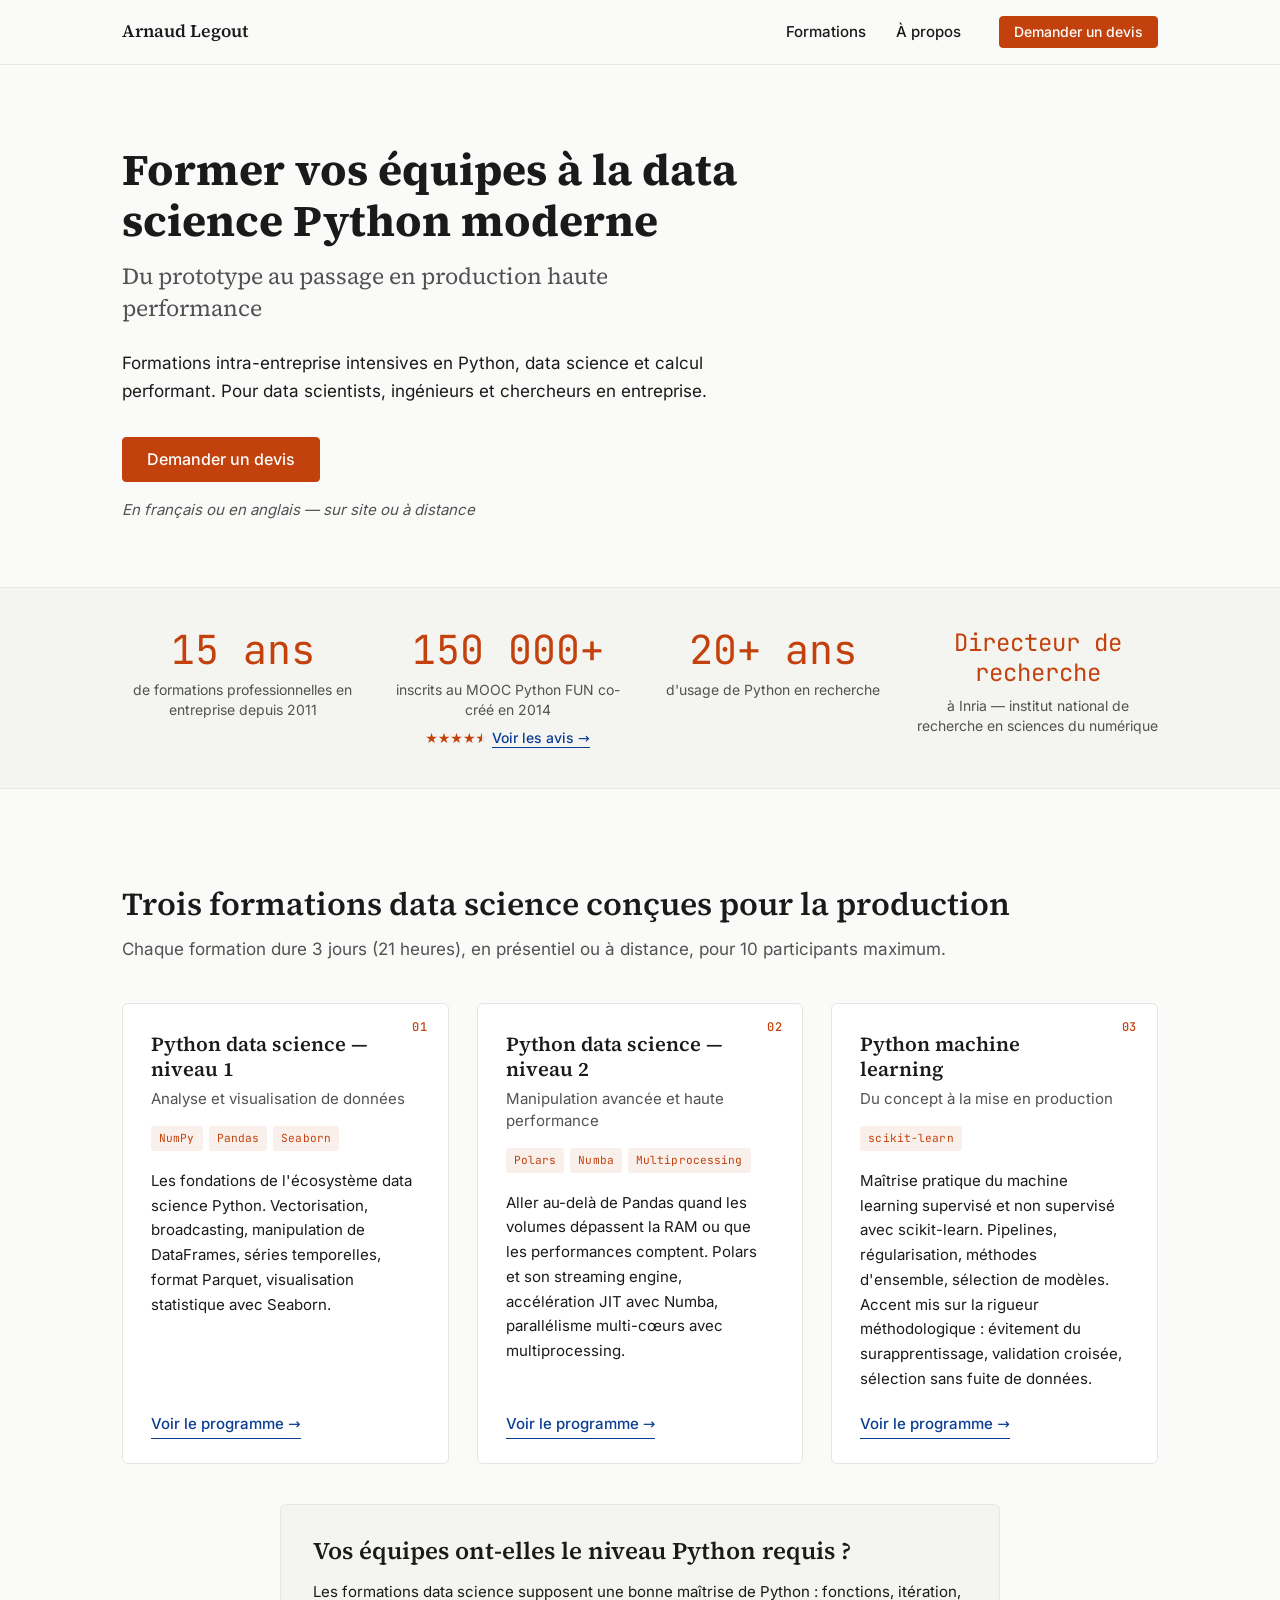
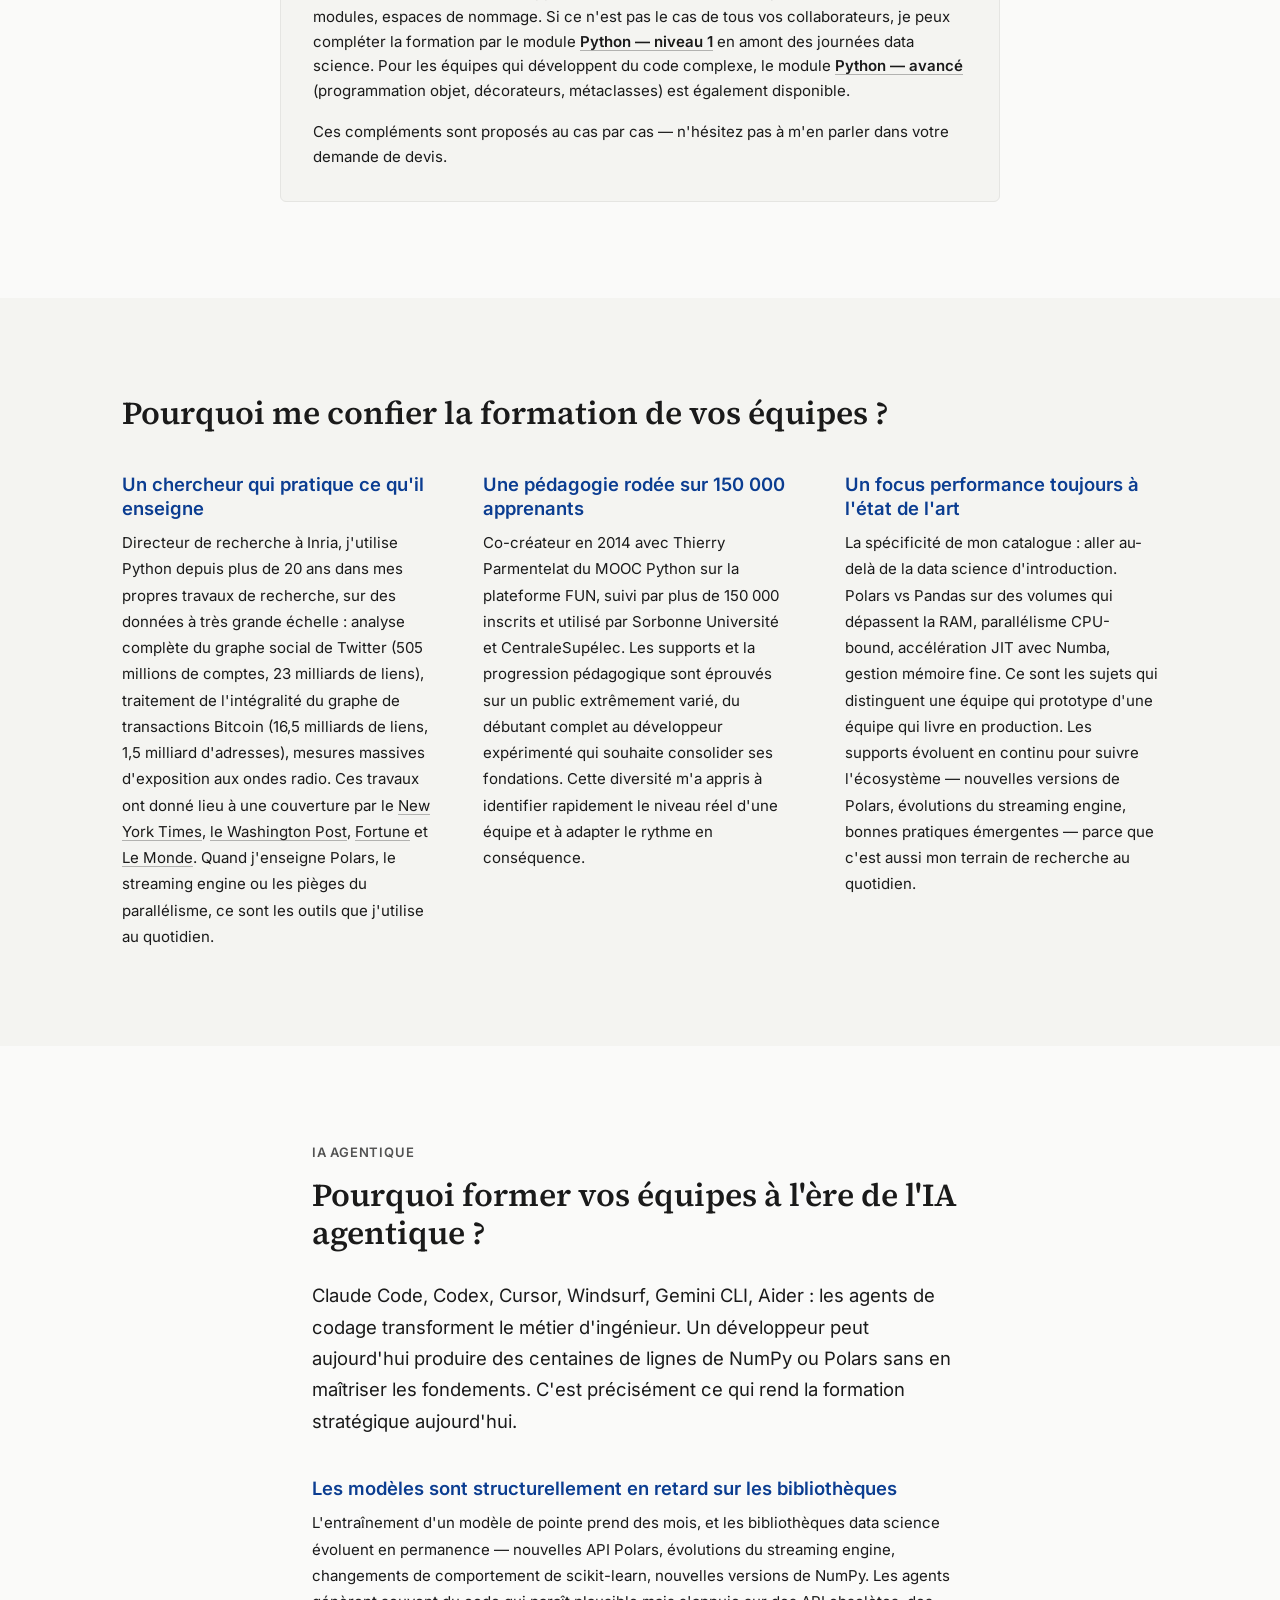
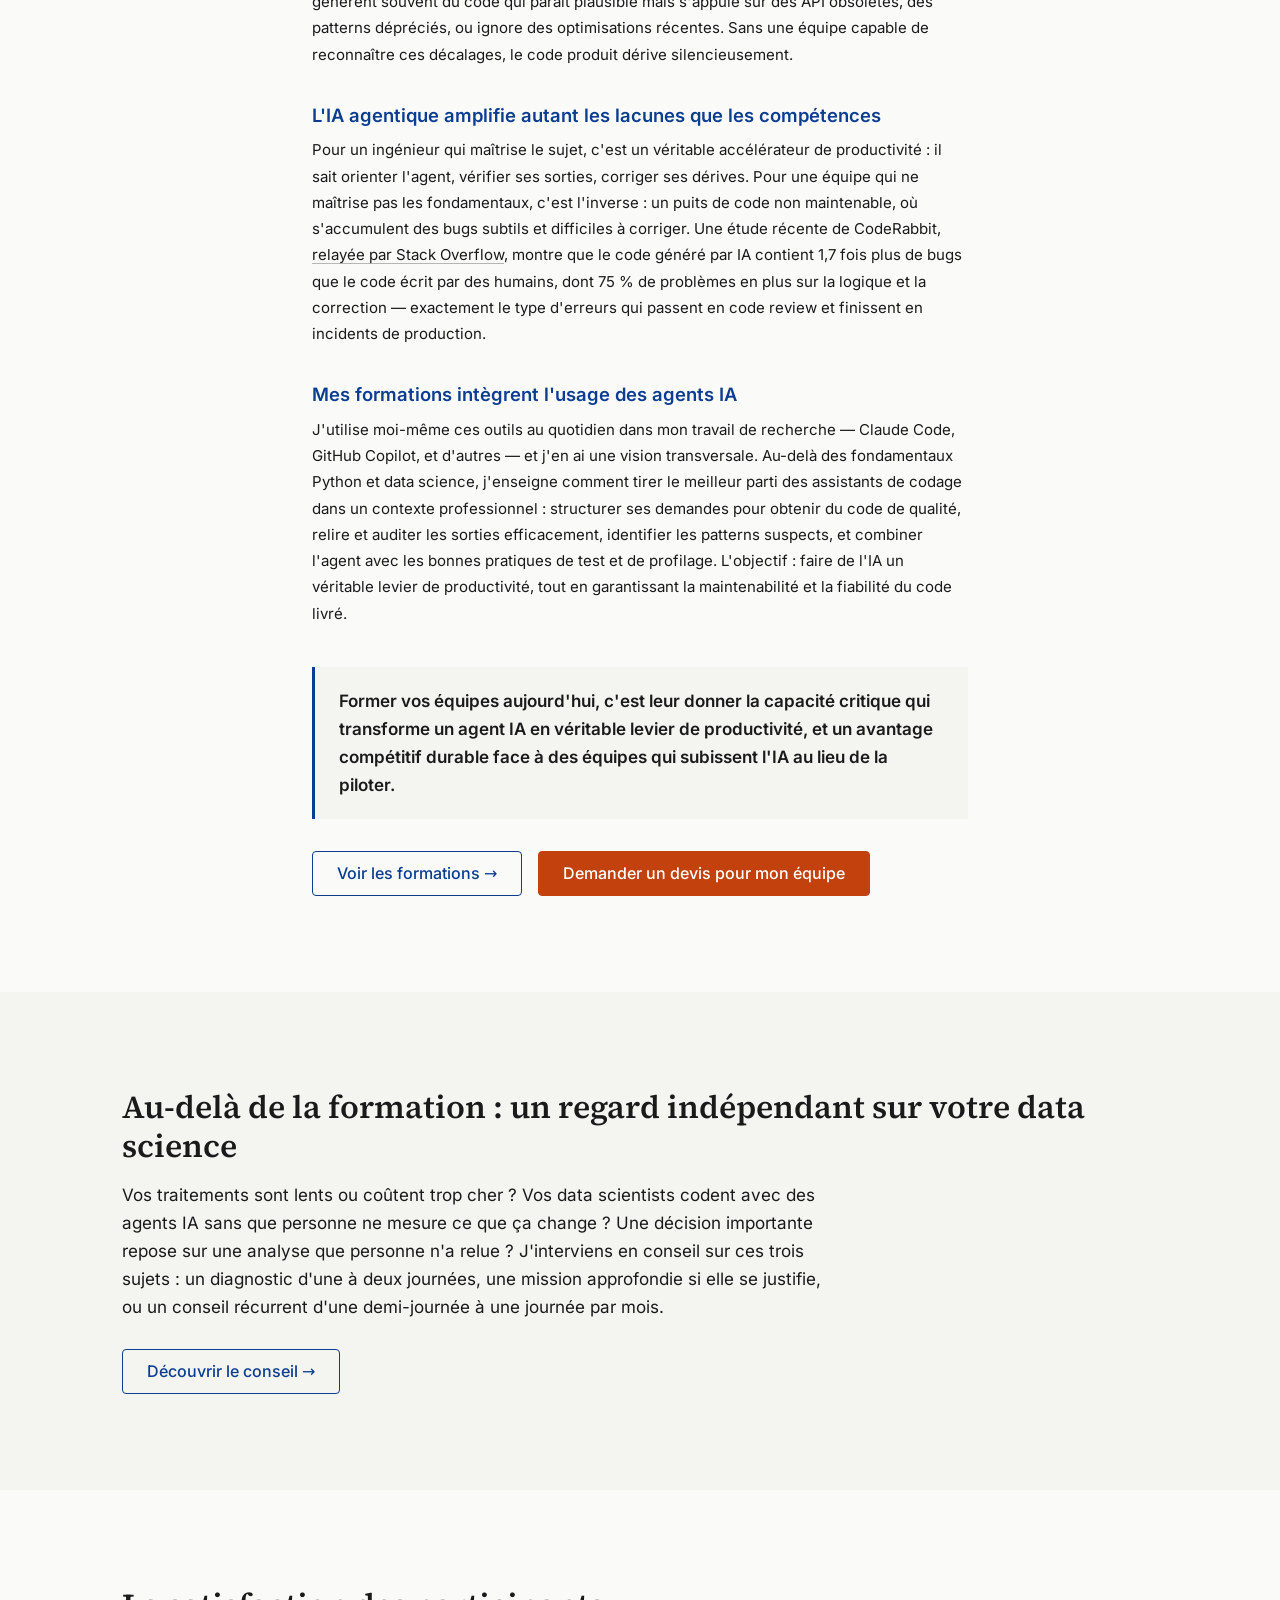
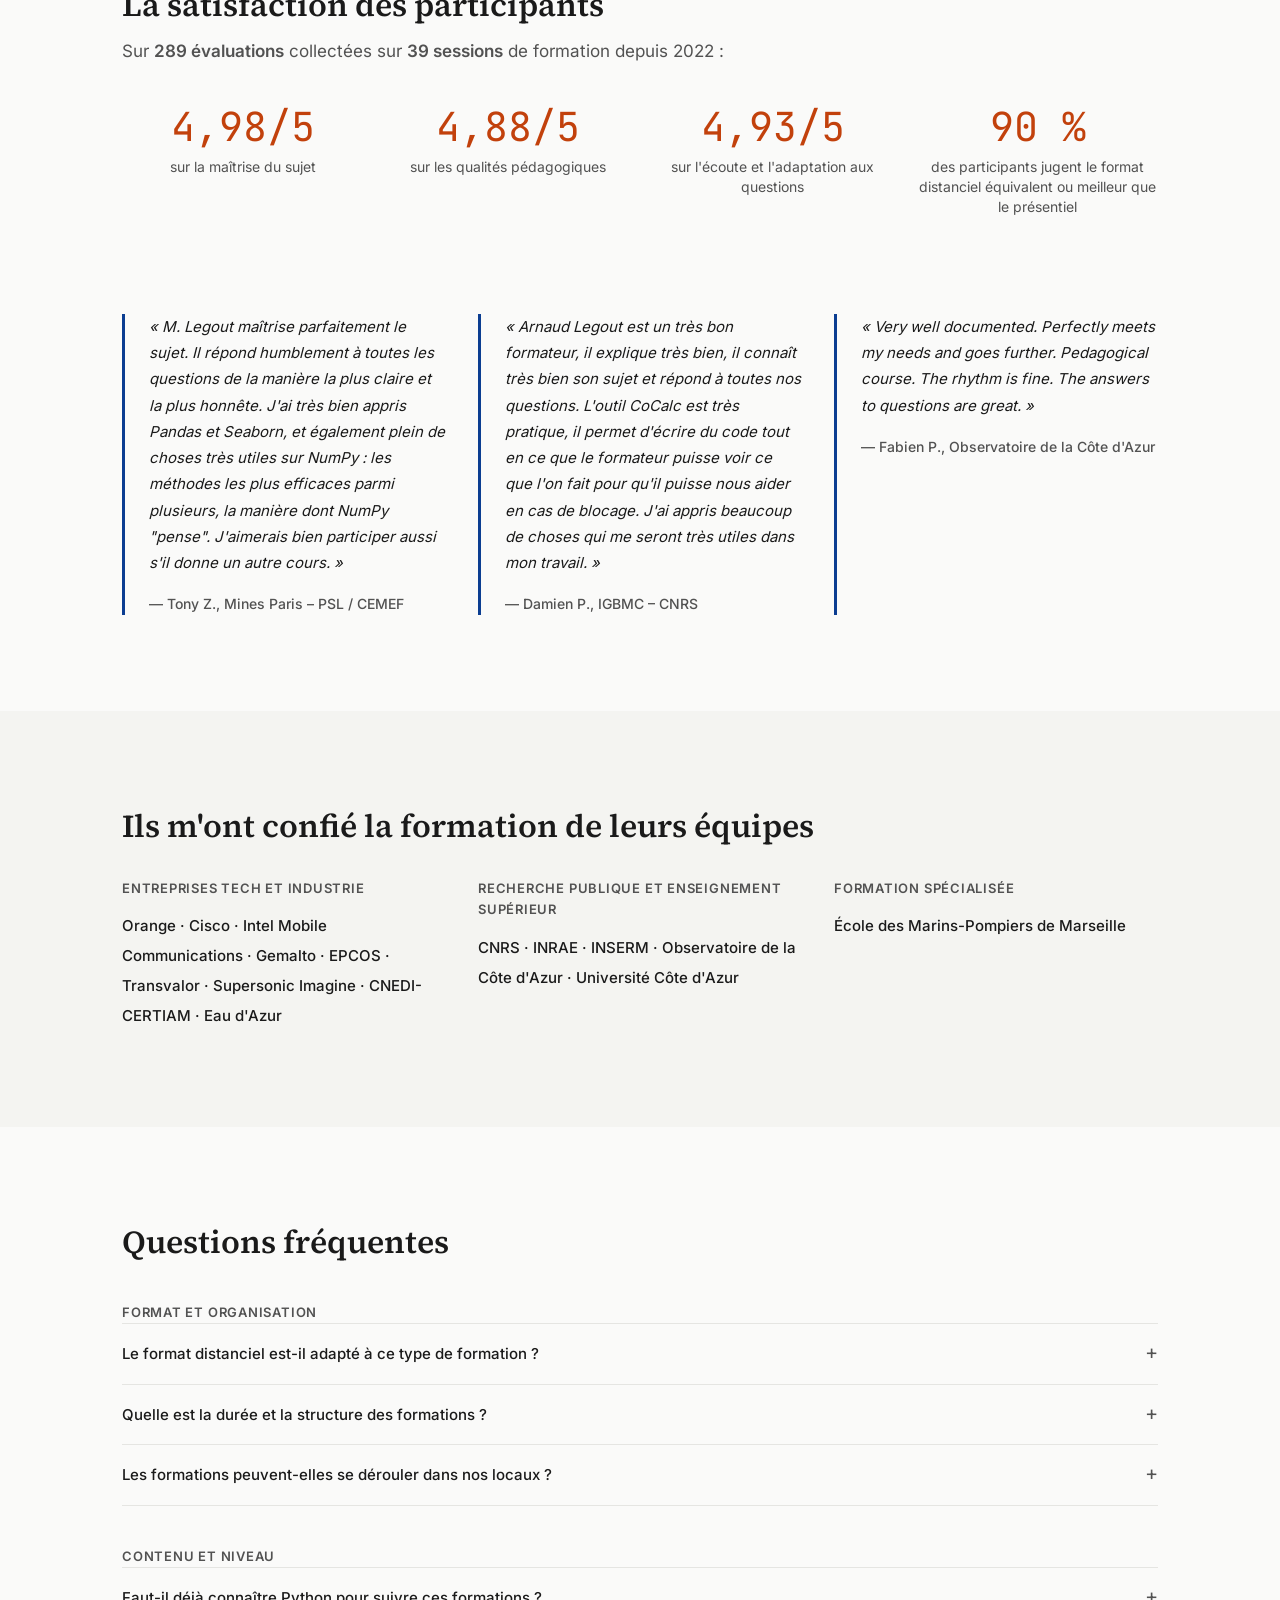
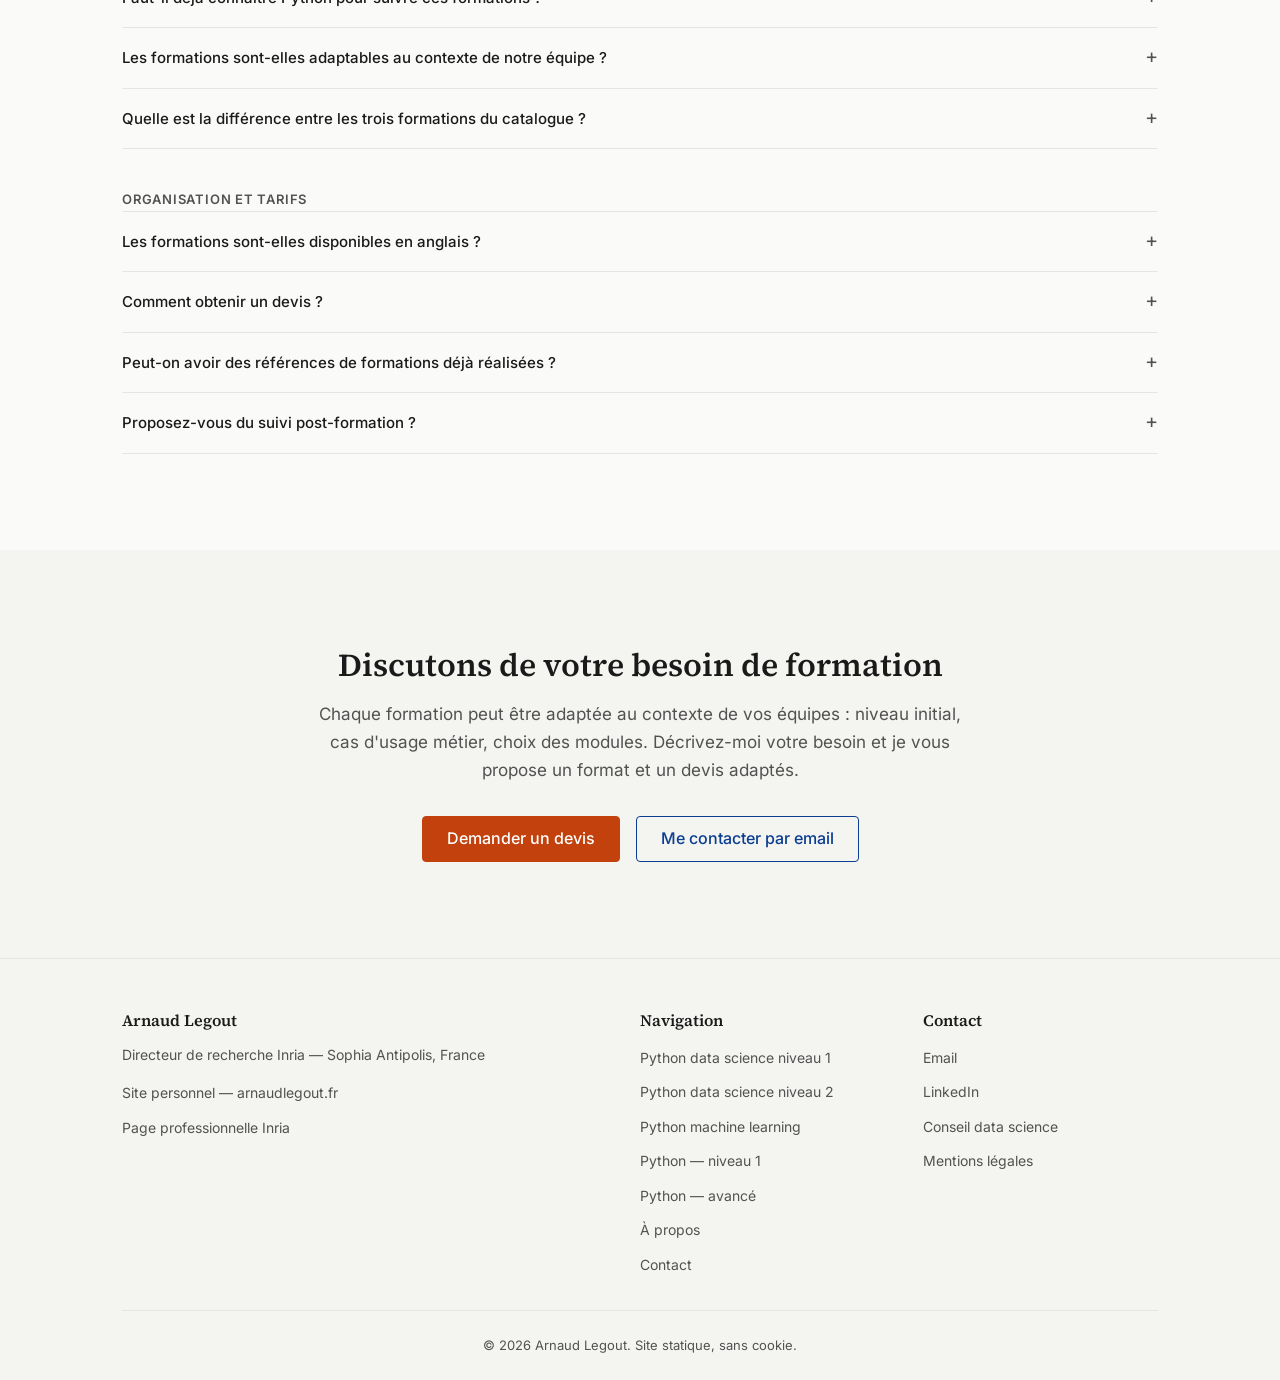
==== index.html @ 91db4618 "Refactor font loading and improve accessibility across multiple HTML files; update footer text for c" ====
﻿<!DOCTYPE html>
<html lang="fr">

<head>
  <meta charset="UTF-8">
  <meta name="viewport" content="width=device-width, initial-scale=1.0">
  <title>Formation Python data science — NumPy, Pandas, Polars, scikit-learn</title>
  <meta name="description"
    content="Formations intra-entreprise Python data science et haute performance. 3 jours, 10 participants max, français ou anglais. Note 4,93/5. Devis gratuit.">
  <!-- Google Search Console -->
  <meta name="google-site-verification" content="2ZB5VmVOFcLjOfzvv1SirssB8B54ssDbqv8Rmw_51UU">
  <meta name="google-site-verification" content="TptHKZTI5h6IzFEe5raHuz4iS6fqZ1oFkjd_YNmQ6tI">
  <!-- Bing Webmaster Tools -->
  <meta name="msvalidate.01" content="D42AAF6A4D1B0E72D80564BAE3329F0C">

  <meta name="robots" content="index, follow">
  <link rel="canonical" href="https://formation.arnaudlegout.fr/">
  <link rel="sitemap" type="application/xml" href="sitemap.xml">

  <!-- Font preloads (most critical) -->
  <link rel="preload" href="assets/fonts/inter.woff2" as="font" type="font/woff2" crossorigin>
  <link rel="preload" href="assets/fonts/source-serif-4.woff2" as="font" type="font/woff2" crossorigin>

  <!-- Open Graph -->
  <meta property="og:type" content="website">
  <meta property="og:url" content="https://formation.arnaudlegout.fr/">
  <meta property="og:locale" content="fr_FR">
  <meta property="og:site_name" content="Arnaud Legout — Formations Python data science">
  <meta property="og:title"
    content="Formation Python data science en entreprise — NumPy, Pandas, Polars, scikit-learn | Arnaud Legout">
  <meta property="og:description"
    content="Formations intra-entreprise Python data science et haute performance. 3 jours, 10 participants max, français ou anglais. Note 4,93/5. Devis gratuit.">
  <meta property="og:image" content="https://formation.arnaudlegout.fr/assets/images/og-image.jpg">
  <meta property="og:image:secure_url" content="https://formation.arnaudlegout.fr/assets/images/og-image.jpg">
  <meta property="og:image:type" content="image/jpeg">
  <meta property="og:image:width" content="1200">
  <meta property="og:image:height" content="630">
  <meta property="og:image:alt" content="Formation Python data science par Arnaud Legout, directeur de recherche Inria — Note 4,93/5">

  <!-- Twitter Card -->
  <meta name="twitter:card" content="summary_large_image">
  <meta name="twitter:title"
    content="Formation Python data science en entreprise — NumPy, Pandas, Polars, scikit-learn | Arnaud Legout">
  <meta name="twitter:description"
    content="Formations intra-entreprise Python data science et haute performance. 3 jours, 10 participants max, français ou anglais. Note 4,93/5. Devis gratuit.">
  <meta name="twitter:image" content="https://formation.arnaudlegout.fr/assets/images/og-image.jpg">
  <meta name="twitter:image:alt" content="Formation Python data science par Arnaud Legout, directeur de recherche Inria — Note 4,93/5">

  <!-- Données structurées -->
  <script type="application/ld+json">
  {
    "@context": "https://schema.org",
    "@graph": [
      {
        "@type": "WebSite",
        "@id": "https://formation.arnaudlegout.fr/#website",
        "name": "Arnaud Legout — Formations Python data science",
        "url": "https://formation.arnaudlegout.fr/",
        "inLanguage": "fr",
        "publisher": { "@id": "https://formation.arnaudlegout.fr/#formation-arnaud-legout" }
      },
      {
        "@type": "Person",
        "@id": "https://arnaudlegout.fr/#arnaud-legout",
        "name": "Arnaud Legout",
        "jobTitle": "Directeur de recherche Inria",
        "worksFor": { "@type": "Organization", "name": "Inria", "url": "https://www.inria.fr/" },
        "url": "https://arnaudlegout.fr/",
        "address": {
          "@type": "PostalAddress",
          "addressLocality": "Sophia Antipolis",
          "addressRegion": "Provence-Alpes-Côte d'Azur",
          "addressCountry": "FR"
        },
        "sameAs": [
          "https://www-sop.inria.fr/members/Arnaud.Legout/",
          "https://www.linkedin.com/in/arnaud-legout-866a404/",
          "https://scholar.google.com/citations?user=uGy5lroAAAAJ",
          "https://orcid.org/0000-0003-4706-424X",
          "https://cv.hal.science/arnaudlegout",
          "https://arnaudlegout.fr/",
          "https://formation.arnaudlegout.fr/",
          "https://consulting.arnaudlegout.fr/",
          "https://univ-cotedazur.fr/arnaud-legout",
          "https://github.com/arnaudlegout"
        ]
      },
      {
        "@type": ["LocalBusiness", "EducationalOrganization"],
        "@id": "https://formation.arnaudlegout.fr/#formation-arnaud-legout",
        "name": "Elara Formations",
        "alternateName": "Formations Python — Arnaud Legout",
        "url": "https://formation.arnaudlegout.fr/",
        "description": "Formations intra-entreprise Python data science et haute performance. 3 jours, 10 participants max, français ou anglais. Note 4,93/5. Devis gratuit.",
        "areaServed": ["Nice", "Sophia Antipolis", "Antibes", "Monaco", "Paris"],
        "sameAs": [
          "https://g.page/r/CQmq-9dkIGmCEBM/"
        ],
        "address": {
          "@type": "PostalAddress",
          "addressLocality": "Antibes",
          "addressRegion": "Provence-Alpes-Côte d'Azur",
          "addressCountry": "FR"
        },
        "founder": { "@id": "https://arnaudlegout.fr/#arnaud-legout" },
        "aggregateRating": {
          "@type": "AggregateRating",
          "ratingValue": "4.93",
          "bestRating": "5",
          "ratingCount": "289"
        },
        "review": [
          {
            "@type": "Review",
            "author": {
              "@type": "Person",
              "name": "Tony Z.",
              "affiliation": { "@type": "Organization", "name": "Mines Paris – PSL / CEMEF" }
            },
            "reviewBody": "M. Legout maîtrise parfaitement le sujet. Il répond humblement à toutes les questions de la manière la plus claire et la plus honnête. J'ai très bien appris Pandas et Seaborn, et également plein de choses très utiles sur NumPy : les méthodes les plus efficaces parmi plusieurs, la manière dont NumPy « pense ». J'aimerais bien participer aussi s'il donne un autre cours."
          },
          {
            "@type": "Review",
            "author": {
              "@type": "Person",
              "name": "Damien P.",
              "affiliation": { "@type": "Organization", "name": "IGBMC – CNRS" }
            },
            "reviewBody": "Arnaud Legout est un très bon formateur, il explique très bien, il connaît très bien son sujet et répond à toutes nos questions. L'outil CoCalc est très pratique, il permet d'écrire du code tout en ce que le formateur puisse voir ce que l'on fait pour qu'il puisse nous aider en cas de blocage. J'ai appris beaucoup de choses qui me seront très utiles dans mon travail."
          },
          {
            "@type": "Review",
            "author": {
              "@type": "Person",
              "name": "Fabien P.",
              "affiliation": { "@type": "Organization", "name": "Observatoire de la Côte d'Azur" }
            },
            "reviewBody": "Very well documented. Perfectly meets my needs and goes further. Pedagogical course. The rhythm is fine. The answers to questions are great."
          }
        ],
        "hasOfferCatalog": {
          "@type": "OfferCatalog",
          "name": "Formations Elara Formations",
          "itemListElement": [
            {
              "@type": "Offer",
              "itemOffered": {
                "@type": "Course",
                "@id": "https://formation.arnaudlegout.fr/formations/python-niveau-1.html#course",
                "name": "Formation Python — niveau 1 (fondamentaux du langage)",
                "description": "Formation professionnelle intensive de 3 jours sur les fondamentaux de Python pour développeurs expérimentés (C, C++, Java, Fortran, Matlab). Références partagées, typage dynamique, espaces de nommage, protocole d'itération, modules et packages, gestion des exceptions.",
                "url": "https://formation.arnaudlegout.fr/formations/python-niveau-1.html"
              }
            },
            {
              "@type": "Offer",
              "itemOffered": {
                "@type": "Course",
                "@id": "https://formation.arnaudlegout.fr/formations/python-avance.html#course",
                "name": "Formation Python avancé — programmation objet, fonctionnelle et méta-programmation",
                "description": "Formation professionnelle intensive de 3 jours sur les paradigmes avancés de Python : décorateurs et clôtures, itérateurs et générateurs personnalisés, descripteurs, métaclasses. Comprendre les mécanismes internes du langage pour lire et écrire des librairies Python de qualité professionnelle.",
                "url": "https://formation.arnaudlegout.fr/formations/python-avance.html"
              }
            },
            {
              "@type": "Offer",
              "itemOffered": {
                "@type": "Course",
                "@id": "https://formation.arnaudlegout.fr/formations/python-data-science-niveau-1.html#course",
                "name": "Formation Python data science — niveau 1",
                "description": "Formation professionnelle intensive de 3 jours sur NumPy, Pandas et Seaborn. Vectorisation, broadcasting, manipulation de DataFrames, séries temporelles, format Parquet, visualisation statistique. Pour data scientists, ingénieurs et chercheurs en entreprise.",
                "url": "https://formation.arnaudlegout.fr/formations/python-data-science-niveau-1.html"
              }
            },
            {
              "@type": "Offer",
              "itemOffered": {
                "@type": "Course",
                "@id": "https://formation.arnaudlegout.fr/formations/python-data-science-niveau-2.html#course",
                "name": "Data science haute performance — Polars, Numba, Multiprocessing",
                "description": "Formation professionnelle intensive de 3 jours sur la data science haute performance en Python. Polars et son streaming engine, accélération JIT avec Numba, parallélisme multi-cœurs avec multiprocessing. Aller au-delà de Pandas quand les volumes dépassent la RAM ou que les performances comptent.",
                "url": "https://formation.arnaudlegout.fr/formations/python-data-science-niveau-2.html"
              }
            },
            {
              "@type": "Offer",
              "itemOffered": {
                "@type": "Course",
                "@id": "https://formation.arnaudlegout.fr/formations/python-machine-learning.html#course",
                "name": "Formation Python machine learning — scikit-learn",
                "description": "Formation professionnelle intensive de 3 jours sur le machine learning avec scikit-learn. Maîtrise pratique du ML supervisé et non supervisé : pipelines, régularisation, méthodes d'ensemble, sélection de modèles. Accent sur la rigueur méthodologique : évitement du surapprentissage, validation croisée, sélection sans fuite de données.",
                "url": "https://formation.arnaudlegout.fr/formations/python-machine-learning.html"
              }
            }
          ]
        }
      },
      {
        "@type": "ItemList",
        "name": "Formations Python",
        "itemListElement": [
          {
            "@type": "ListItem", "position": 1,
            "item": {
              "@type": "Course",
              "@id": "https://formation.arnaudlegout.fr/formations/python-data-science-niveau-1.html#course",
              "name": "Formation Python data science — niveau 1",
              "description": "Formation professionnelle intensive de 3 jours sur NumPy, Pandas et Seaborn. Vectorisation, broadcasting, manipulation de DataFrames, séries temporelles, format Parquet, visualisation statistique. Pour data scientists, ingénieurs et chercheurs en entreprise.",
              "url": "https://formation.arnaudlegout.fr/formations/python-data-science-niveau-1.html",
              "hasCourseInstance": {
                "@type": "CourseInstance",
                "courseMode": "Blended",
                "courseWorkload": "PT21H",
                "location": { "@type": "Place", "name": "Intra-entreprise (sur site ou à distance)" }
              },
              "provider": {
                "@type": "Organization",
                "@id": "https://formation.arnaudlegout.fr/#formation-arnaud-legout",
                "name": "Elara Formations",
                "url": "https://formation.arnaudlegout.fr/"
              },
              "aggregateRating": {
                "@type": "AggregateRating",
                "ratingValue": "4.93",
                "bestRating": "5",
                "ratingCount": "289"
              }
            }
          },
          {
            "@type": "ListItem", "position": 2,
            "item": {
              "@type": "Course",
              "@id": "https://formation.arnaudlegout.fr/formations/python-data-science-niveau-2.html#course",
              "name": "Data science haute performance — Polars, Numba, Multiprocessing",
              "description": "Formation professionnelle intensive de 3 jours sur la data science haute performance en Python. Polars et son streaming engine, accélération JIT avec Numba, parallélisme multi-cœurs avec multiprocessing. Aller au-delà de Pandas quand les volumes dépassent la RAM ou que les performances comptent.",
              "url": "https://formation.arnaudlegout.fr/formations/python-data-science-niveau-2.html",
              "hasCourseInstance": {
                "@type": "CourseInstance",
                "courseMode": "Blended",
                "courseWorkload": "PT21H",
                "location": { "@type": "Place", "name": "Intra-entreprise (sur site ou à distance)" }
              },
              "provider": {
                "@type": "Organization",
                "@id": "https://formation.arnaudlegout.fr/#formation-arnaud-legout",
                "name": "Elara Formations",
                "url": "https://formation.arnaudlegout.fr/"
              },
              "aggregateRating": {
                "@type": "AggregateRating",
                "ratingValue": "4.93",
                "bestRating": "5",
                "ratingCount": "289"
              }
            }
          },
          {
            "@type": "ListItem", "position": 3,
            "item": {
              "@type": "Course",
              "@id": "https://formation.arnaudlegout.fr/formations/python-machine-learning.html#course",
              "name": "Formation Python machine learning — scikit-learn",
              "description": "Formation professionnelle intensive de 3 jours sur le machine learning avec scikit-learn. Maîtrise pratique du ML supervisé et non supervisé : pipelines, régularisation, méthodes d'ensemble, sélection de modèles. Accent sur la rigueur méthodologique : évitement du surapprentissage, validation croisée, sélection sans fuite de données.",
              "url": "https://formation.arnaudlegout.fr/formations/python-machine-learning.html",
              "hasCourseInstance": {
                "@type": "CourseInstance",
                "courseMode": "Blended",
                "courseWorkload": "PT21H",
                "location": { "@type": "Place", "name": "Intra-entreprise (sur site ou à distance)" }
              },
              "provider": {
                "@type": "Organization",
                "@id": "https://formation.arnaudlegout.fr/#formation-arnaud-legout",
                "name": "Elara Formations",
                "url": "https://formation.arnaudlegout.fr/"
              },
              "aggregateRating": {
                "@type": "AggregateRating",
                "ratingValue": "4.93",
                "bestRating": "5",
                "ratingCount": "289"
              }
            }
          },
          {
            "@type": "ListItem", "position": 4,
            "item": {
              "@type": "Course",
              "@id": "https://formation.arnaudlegout.fr/formations/python-niveau-1.html#course",
              "name": "Formation Python — niveau 1 (fondamentaux du langage)",
              "description": "Formation professionnelle intensive de 3 jours sur les fondamentaux de Python pour développeurs expérimentés (C, C++, Java, Fortran, Matlab). Références partagées, typage dynamique, espaces de nommage, protocole d'itération, modules et packages, gestion des exceptions.",
              "url": "https://formation.arnaudlegout.fr/formations/python-niveau-1.html",
              "hasCourseInstance": {
                "@type": "CourseInstance",
                "courseMode": "Blended",
                "courseWorkload": "PT21H",
                "location": { "@type": "Place", "name": "Intra-entreprise (sur site ou à distance)" }
              },
              "provider": {
                "@type": "Organization",
                "@id": "https://formation.arnaudlegout.fr/#formation-arnaud-legout",
                "name": "Elara Formations",
                "url": "https://formation.arnaudlegout.fr/"
              },
              "aggregateRating": {
                "@type": "AggregateRating",
                "ratingValue": "4.93",
                "bestRating": "5",
                "ratingCount": "289"
              }
            }
          },
          {
            "@type": "ListItem", "position": 5,
            "item": {
              "@type": "Course",
              "@id": "https://formation.arnaudlegout.fr/formations/python-avance.html#course",
              "name": "Formation Python avancé — programmation objet, fonctionnelle et méta-programmation",
              "description": "Formation professionnelle intensive de 3 jours sur les paradigmes avancés de Python : décorateurs et clôtures, itérateurs et générateurs personnalisés, descripteurs, métaclasses. Comprendre les mécanismes internes du langage pour lire et écrire des librairies Python de qualité professionnelle.",
              "url": "https://formation.arnaudlegout.fr/formations/python-avance.html",
              "hasCourseInstance": {
                "@type": "CourseInstance",
                "courseMode": "Blended",
                "courseWorkload": "PT21H",
                "location": { "@type": "Place", "name": "Intra-entreprise (sur site ou à distance)" }
              },
              "provider": {
                "@type": "Organization",
                "@id": "https://formation.arnaudlegout.fr/#formation-arnaud-legout",
                "name": "Elara Formations",
                "url": "https://formation.arnaudlegout.fr/"
              },
              "aggregateRating": {
                "@type": "AggregateRating",
                "ratingValue": "4.93",
                "bestRating": "5",
                "ratingCount": "289"
              }
            }
          }
        ]
      }
    ]
  }
  </script>

  <script type="application/ld+json">
  {
    "@context": "https://schema.org",
    "@type": "FAQPage",
    "mainEntity": [
      {
        "@type": "Question",
        "name": "Le format distanciel est-il adapté à ce type de formation ?",
        "acceptedAnswer": {
          "@type": "Answer",
          "text": "Oui, et c'est une question légitime pour des formations aussi techniques. Le distanciel fonctionne bien ici pour plusieurs raisons : les exercices pratiques se font sur CoCalc, un environnement cloud collaboratif qui me permet de voir le code de chaque participant en temps réel et d'intervenir directement en cas de blocage — exactement comme en présentiel. Les sessions sont limitées à 10 participants maximum pour garantir un suivi individualisé. Le rythme est adapté, avec des temps d'échanges fréquents. Dans nos enquêtes post-formation, 90 % des participants jugent le format distanciel équivalent ou supérieur au présentiel."
        }
      },
      {
        "@type": "Question",
        "name": "Quelle est la durée et la structure des formations ?",
        "acceptedAnswer": {
          "@type": "Answer",
          "text": "Chaque formation dure 3 jours (21 heures), en sessions continues. Le format intra-entreprise permet d'adapter le rythme journalier à vos contraintes (3 jours consécutifs ou espacés). Le groupe est limité à 10 participants maximum."
        }
      },
      {
        "@type": "Question",
        "name": "Les formations peuvent-elles se dérouler dans nos locaux ?",
        "acceptedAnswer": {
          "@type": "Answer",
          "text": "Oui. Les formations sont proposées en présentiel sur site ou à distance. Pour le présentiel, chaque participant a besoin d'un poste avec accès à internet et d'un grand écran permettant de mettre deux fenêtres côte à côte confortablement, ou d'un double écran. L'environnement technique (CoCalc) ne nécessite aucune installation."
        }
      },
      {
        "@type": "Question",
        "name": "Faut-il déjà connaître Python pour suivre ces formations ?",
        "acceptedAnswer": {
          "@type": "Answer",
          "text": "Cela dépend de la formation choisie. La formation Python data science (NumPy, Pandas, Seaborn) suppose une première expérience de Python mais pas de data science. La formation Data science haute performance en Python (Polars, Numba, parallélisme) s'adresse à des équipes déjà à l'aise avec l'écosystème data science. Si votre équipe a besoin d'une remise à niveau sur Python avant de démarrer, je propose également une formation Python niveau 1 dédiée. Un échange préalable permet de vérifier l'adéquation entre le niveau de l'équipe et le programme proposé."
        }
      },
      {
        "@type": "Question",
        "name": "Les formations sont-elles adaptables au contexte de notre équipe ?",
        "acceptedAnswer": {
          "@type": "Answer",
          "text": "Oui. Le format intra-entreprise permet d'ajuster le contenu à vos cas d'usage, vos données et vos contraintes techniques. Un échange de cadrage avant la formation permet d'identifier les priorités et d'orienter les exercices en conséquence."
        }
      },
      {
        "@type": "Question",
        "name": "Quelle est la différence entre les trois formations du catalogue ?",
        "acceptedAnswer": {
          "@type": "Answer",
          "text": "Les trois formations couvrent des niveaux et des objectifs distincts : Python data science pose les fondations (NumPy, Pandas, visualisation) ; Data science haute performance en Python va vers la performance à grande échelle (Polars, Numba, parallélisme, gestion mémoire) ; la troisième formation est centrée sur le machine learning avec scikit-learn, du prototype à la mise en production. Elles peuvent être suivies indépendamment selon le niveau de l'équipe."
        }
      },
      {
        "@type": "Question",
        "name": "Les formations sont-elles disponibles en anglais ?",
        "acceptedAnswer": {
          "@type": "Answer",
          "text": "Oui. Toutes les formations sont disponibles en français ou en anglais, selon la composition de votre équipe."
        }
      },
      {
        "@type": "Question",
        "name": "Comment obtenir un devis ?",
        "acceptedAnswer": {
          "@type": "Answer",
          "text": "Il suffit de remplir le formulaire de contact. Je prends en compte le nombre de participants, le format souhaité (présentiel / distanciel), la langue et les éventuels besoins d'adaptation du programme. Un devis est envoyé rapidement après un échange de cadrage."
        }
      },
      {
        "@type": "Question",
        "name": "Peut-on avoir des références de formations déjà réalisées ?",
        "acceptedAnswer": {
          "@type": "Answer",
          "text": "Ces formations ont été réalisées pour des équipes de nombreuses organisations, en entreprise comme en recherche publique : Orange, Cisco, Intel Mobile Communications, Gemalto, EPCOS, Transvalor, Supersonic Imagine, Eau d'Azur côté entreprises ; CNRS, INRAE, INSERM, Observatoire de la Côte d'Azur, Université Côte d'Azur côté recherche et enseignement supérieur. Des témoignages détaillés sont disponibles sur la page, et je peux fournir des références supplémentaires sur demande."
        }
      },
      {
        "@type": "Question",
        "name": "Proposez-vous du suivi post-formation ?",
        "acceptedAnswer": {
          "@type": "Answer",
          "text": "Les formations sont conçues pour être directement opérationnelles. Les supports complets (notebooks, exercices, corrections) sont remis à chaque participant. Pour des besoins de suivi spécifiques ou d'accompagnement plus long, n'hésitez pas à l'évoquer dans votre demande de devis."
        }
      }
    ]
  }
  </script>

  <!-- Favicon -->
  <link rel="icon" type="image/svg+xml" href="assets/favicon.svg">

  <link rel="stylesheet" href="style.css">
</head>

<body>

  <a class="skip-link" href="#main">Aller au contenu principal</a>

  <!-- ====== HEADER ====== -->
  <header class="header">
    <nav class="nav container" aria-label="Navigation principale">
      <a href="index.html" class="nav__logo">Arnaud Legout</a>

      <div class="nav__menu" id="nav-menu">
        <ul class="nav__list">
          <li class="nav__item nav__item--has-dropdown">
            <button type="button" class="nav__link">Formations</button>
            <ul class="nav__dropdown">
              <li class="nav__dropdown-label">Data science</li>
              <li><a href="formations/python-data-science-niveau-1.html">Python data science — niveau 1</a></li>
              <li><a href="formations/python-data-science-niveau-2.html">Python data science — niveau 2</a></li>
              <li><a href="formations/python-machine-learning.html">Python machine learning</a></li>
              <li class="nav__dropdown-label">Compléments Python</li>
              <li><a href="formations/python-niveau-1.html">Python — niveau 1</a></li>
              <li><a href="formations/python-avance.html">Python — avancé</a></li>
            </ul>
          </li>
          <li class="nav__item"><a href="a-propos.html" class="nav__link">À propos</a></li>
        </ul>
      </div>
      <div class="nav__actions">
        <a href="contact.html" class="nav__cta btn btn--primary">Demander un devis</a>
        <button type="button" class="nav__burger" aria-label="Ouvrir le menu de navigation" aria-expanded="false"
          aria-controls="nav-menu">
          <span class="nav__burger-bar"></span>
          <span class="nav__burger-bar"></span>
          <span class="nav__burger-bar"></span>
        </button>
      </div>
    </nav>
  </header>

  <!-- ====== MAIN ====== -->
  <main id="main">

    <!-- HERO -->
    <section class="hero">
      <div class="container">
        <div class="hero__content">
          <h1>Former vos équipes à la data science Python moderne</h1>
          <p class="hero__tagline">Du prototype au passage en production haute performance</p>
          <p class="hero__intro">Formations intra-entreprise intensives en Python, data science et calcul performant.
            Pour data scientists, ingénieurs et chercheurs en entreprise.</p>
          <div class="hero__cta">
            <a href="contact.html" class="btn btn--primary">Demander un devis</a>
          </div>
          <p class="hero__note"><em>En français ou en anglais — sur site ou à distance</em></p>
        </div>
      </div>
    </section>

    <!-- CHIFFRES CLÉS -->
    <div class="figures-bandeau">
      <div class="container">
        <div class="figures-grid">
          <div class="figure-item">
            <span class="figure-item__value">15&nbsp;ans</span>
            <span class="figure-item__label">de formations professionnelles en entreprise depuis 2011</span>
          </div>
          <div class="figure-item">
            <span class="figure-item__value">150&nbsp;000+</span>
            <span class="figure-item__label">inscrits au MOOC Python FUN co-créé en 2014</span>
            <span class="figure-item__note"><span class="figure-item__stars">★★★★<span
                  class="figure-item__star-half">★</span></span> <a
                href="https://www.my-mooc.com/fr/mooc/python-des-fondamentaux-a-lutilisation-du-langage-abaa71d6-1f4a-4c30-a0c7-e6367efbd8c6"
                target="_blank" rel="noopener">Voir les avis&nbsp;→</a></span>
          </div>
          <div class="figure-item">
            <span class="figure-item__value">20+&nbsp;ans</span>
            <span class="figure-item__label">d'usage de Python en recherche</span>
          </div>
          <div class="figure-item">
            <span class="figure-item__value figure-item__value--text">Directeur de recherche</span>
            <span class="figure-item__label">à Inria — institut national de recherche en sciences du numérique</span>
          </div>
        </div>
      </div>
    </div>

    <!-- TROIS FORMATIONS -->
    <section class="section" id="formations" aria-labelledby="formations-title">
      <div class="container">
        <div class="section-header">
          <h2 id="formations-title">Trois formations data science conçues pour la production</h2>
          <p>Chaque formation dure 3 jours (21 heures), en présentiel ou à distance, pour 10 participants maximum.</p>
        </div>

        <div class="cards-grid">
          <!-- Carte 1 -->
          <article class="card" data-num="01">
            <h3 class="card__title">Python data science — niveau&nbsp;1</h3>
            <p class="card__subtitle">Analyse et visualisation de données</p>
            <ul class="card__stack">
              <li>NumPy</li>
              <li>Pandas</li>
              <li>Seaborn</li>
            </ul>
            <p class="card__body">Les fondations de l'écosystème data science Python. Vectorisation, broadcasting,
              manipulation de DataFrames, séries temporelles, format Parquet, visualisation statistique avec Seaborn.
            </p>
            <a href="formations/python-data-science-niveau-1.html" class="card__link">Voir le programme →</a>
          </article>

          <!-- Carte 2 -->
          <article class="card" data-num="02">
            <h3 class="card__title">Python data science — niveau&nbsp;2</h3>
            <p class="card__subtitle">Manipulation avancée et haute performance</p>
            <ul class="card__stack">
              <li>Polars</li>
              <li>Numba</li>
              <li>Multiprocessing</li>
            </ul>
            <p class="card__body">Aller au-delà de Pandas quand les volumes dépassent la RAM ou que les performances
              comptent. Polars et son streaming engine, accélération JIT avec Numba, parallélisme multi-cœurs avec
              multiprocessing.</p>
            <a href="formations/python-data-science-niveau-2.html" class="card__link">Voir le programme →</a>
          </article>

          <!-- Carte 3 -->
          <article class="card" data-num="03">
            <h3 class="card__title">Python machine learning</h3>
            <p class="card__subtitle">Du concept à la mise en production</p>
            <ul class="card__stack">
              <li>scikit-learn</li>
            </ul>
            <p class="card__body">Maîtrise pratique du machine learning supervisé et non supervisé avec scikit-learn.
              Pipelines, régularisation, méthodes d'ensemble, sélection de modèles. Accent mis sur la rigueur
              méthodologique&nbsp;: évitement du surapprentissage, validation croisée, sélection sans fuite de données.
            </p>
            <a href="formations/python-machine-learning.html" class="card__link">Voir le programme →</a>
          </article>
        </div>
        <div class="encart">
          <h2 id="python-niveau-title">Vos équipes ont-elles le niveau Python requis&nbsp;?</h2>
          <p>Les formations data science supposent une bonne maîtrise de Python&nbsp;: fonctions, itération, modules,
            espaces de nommage. Si ce n'est pas le cas de tous vos collaborateurs, je peux compléter la formation par le
            module <strong><a href="formations/python-niveau-1.html">Python — niveau 1</a></strong> en amont des
            journées data science. Pour les équipes qui développent du code complexe, le module <strong><a
                href="formations/python-avance.html">Python — avancé</a></strong> (programmation objet, décorateurs,
            métaclasses) est également disponible.</p>
          <p>Ces compléments sont proposés au cas par cas — n'hésitez pas à m'en parler dans votre demande de devis.</p>
        </div>
      </div>
    </section>

    <!-- POURQUOI MOI -->
    <section class="section section--alt" aria-labelledby="pourquoi-title">
      <div class="container">
        <h2 id="pourquoi-title">Pourquoi me confier la formation de vos équipes&nbsp;?</h2>
        <div class="reasons-grid">

          <div class="reason">
            <h3>Un chercheur qui pratique ce qu'il enseigne</h3>
            <p>Directeur de recherche à Inria, j'utilise Python depuis plus de
              20 ans dans mes propres travaux de recherche, sur des données à très
              grande échelle&nbsp;: analyse complète du graphe social de Twitter (505
              millions de comptes, 23 milliards de liens), traitement de
              l'intégralité du graphe de transactions Bitcoin (16,5 milliards de liens, 1,5 milliard d'adresses),
              mesures massives
              d'exposition aux ondes radio. Ces travaux ont donné lieu à une
              couverture par le <a
                href="https://archive.nytimes.com/bits.blogs.nytimes.com/2011/11/29/skype-can-expose-your-location-researchers-say/"
                target="_blank" rel="noopener noreferrer">New York Times</a>, <a
                href="https://www.washingtonpost.com/news/the-intersect/wp/2016/06/16/six-in-10-of-you-will-share-this-link-without-reading-it-according-to-a-new-and-depressing-study/"
                target="_blank" rel="noopener noreferrer">le Washington Post</a>, <a
                href="https://fortune.com/2016/06/19/6-out-of-10-twitter-link-clicks/" target="_blank"
                rel="noopener noreferrer">Fortune</a> et <a
                href="https://www.lemonde.fr/technologies/article/2010/05/08/l-anonymat-du-reseau-bittorrent-mis-en-cause_1348214_651865.html"
                target="_blank" rel="noopener noreferrer">Le Monde</a>.
              Quand j'enseigne Polars, le streaming engine ou les pièges du
              parallélisme, ce sont les outils que j'utilise au quotidien.</p>
          </div>

          <div class="reason">
            <h3>Une pédagogie rodée sur 150&nbsp;000 apprenants</h3>
            <p>Co-créateur en 2014 avec Thierry Parmentelat du MOOC Python sur
              la plateforme FUN, suivi par plus de 150&nbsp;000 inscrits et utilisé par
              Sorbonne Université et CentraleSupélec. Les supports et la
              progression pédagogique sont éprouvés sur un public extrêmement
              varié, du débutant complet au développeur expérimenté qui souhaite
              consolider ses fondations. Cette diversité m'a appris à identifier
              rapidement le niveau réel d'une équipe et à adapter le rythme en
              conséquence.</p>
          </div>

          <div class="reason">
            <h3>Un focus performance toujours à l'état de l'art</h3>
            <p>La spécificité de mon catalogue&nbsp;: aller au-delà de la data
              science d'introduction. Polars vs Pandas sur des volumes qui
              dépassent la RAM, parallélisme CPU-bound, accélération JIT avec
              Numba, gestion mémoire fine. Ce sont les sujets qui distinguent une
              équipe qui prototype d'une équipe qui livre en production. Les
              supports évoluent en continu pour suivre l'écosystème — nouvelles
              versions de Polars, évolutions du streaming engine, bonnes pratiques
              émergentes — parce que c'est aussi mon terrain de recherche au
              quotidien.</p>
          </div>

        </div>
      </div>
    </section>

    <!-- IA AGENTIQUE -->
    <section class="section ia-section" aria-labelledby="ia-agentique-title">
      <div class="container">
        <p class="eyebrow">IA agentique</p>
        <h2 id="ia-agentique-title">Pourquoi former vos équipes à l'ère de l'IA agentique&nbsp;?</h2>

        <p class="ia-section__lead">Claude Code, Codex, Cursor, Windsurf, Gemini CLI, Aider&nbsp;: les agents de codage transforment le métier d'ingénieur. Un développeur peut aujourd'hui produire des centaines de lignes de NumPy ou Polars sans en maîtriser les fondements. C'est précisément ce qui rend la formation stratégique aujourd'hui.</p>

        <div class="ia-point">
          <h3>Les modèles sont structurellement en retard sur les bibliothèques</h3>
          <p>L'entraînement d'un modèle de pointe prend des mois, et les bibliothèques data science évoluent en permanence — nouvelles API Polars, évolutions du streaming engine, changements de comportement de scikit-learn, nouvelles versions de NumPy. Les agents génèrent souvent du code qui paraît plausible mais s'appuie sur des API obsolètes, des patterns dépréciés, ou ignore des optimisations récentes. Sans une équipe capable de reconnaître ces décalages, le code produit dérive silencieusement.</p>
        </div>

        <div class="ia-point">
          <h3>L'IA agentique amplifie autant les lacunes que les compétences</h3>
          <p>Pour un ingénieur qui maîtrise le sujet, c'est un véritable accélérateur de productivité&nbsp;: il sait orienter l'agent, vérifier ses sorties, corriger ses dérives. Pour une équipe qui ne maîtrise pas les fondamentaux, c'est l'inverse&nbsp;: un puits de code non maintenable, où s'accumulent des bugs subtils et difficiles à corriger. Une étude récente de CodeRabbit, <a href="https://stackoverflow.blog/2026/01/28/are-bugs-and-incidents-inevitable-with-ai-coding-agents/" target="_blank" rel="noopener noreferrer">relayée par Stack Overflow</a>, montre que le code généré par IA contient 1,7 fois plus de bugs que le code écrit par des humains, dont 75&nbsp;% de problèmes en plus sur la logique et la correction — exactement le type d'erreurs qui passent en code review et finissent en incidents de production.</p>
        </div>

        <div class="ia-point">
          <h3>Mes formations intègrent l'usage des agents IA</h3>
          <p>J'utilise moi-même ces outils au quotidien dans mon travail de recherche — Claude Code, GitHub Copilot, et d'autres — et j'en ai une vision transversale. Au-delà des fondamentaux Python et data science, j'enseigne comment tirer le meilleur parti des assistants de codage dans un contexte professionnel&nbsp;: structurer ses demandes pour obtenir du code de qualité, relire et auditer les sorties efficacement, identifier les patterns suspects, et combiner l'agent avec les bonnes pratiques de test et de profilage. L'objectif&nbsp;: faire de l'IA un véritable levier de productivité, tout en garantissant la maintenabilité et la fiabilité du code livré.</p>
        </div>

        <p class="ia-section__takeaway">Former vos équipes aujourd'hui, c'est leur donner la capacité critique qui transforme un agent IA en véritable levier de productivité, et un avantage compétitif durable face à des équipes qui subissent l'IA au lieu de la piloter.</p>

        <div class="ia-section__cta">
          <a href="#formations" class="btn btn--secondary">Voir les formations →</a>
          <a href="contact.html" class="btn btn--primary">Demander un devis pour mon équipe</a>
        </div>
      </div>
    </section>

    <!-- CONSEIL -->
    <div class="conseil-bloc">
      <div class="container">
        <h2>Au-delà de la formation&nbsp;: un regard indépendant sur votre data science</h2>
        <p>Vos traitements sont lents ou coûtent trop cher&nbsp;? Vos data scientists codent avec des agents IA sans que
          personne ne mesure ce que ça change&nbsp;? Une décision importante repose sur une analyse que personne n'a
          relue&nbsp;? J'interviens en conseil sur ces trois sujets&nbsp;: un diagnostic d'une à deux journées, une
          mission approfondie si elle se justifie, ou un conseil récurrent d'une demi-journée à une journée par mois.
        </p>
        <a href="https://consulting.arnaudlegout.fr/" class="btn btn--secondary" target="_blank"
          rel="noopener">Découvrir le conseil →</a>
      </div>
    </div>

    <!-- SATISFACTION CHIFFRÉE -->
    <section class="section" aria-labelledby="satisfaction-title">
      <div class="container">
        <div class="section-header">
          <h2 id="satisfaction-title">La satisfaction des participants</h2>
          <p>Sur <strong>289 évaluations</strong> collectées sur <strong>39 sessions</strong> de formation depuis
            2022&nbsp;:
          </p>
        </div>
        <div class="figures-grid">
          <div class="figure-item">
            <span class="figure-item__value">4,98/5</span>
            <span class="figure-item__label">sur la maîtrise du sujet</span>
          </div>
          <div class="figure-item">
            <span class="figure-item__value">4,88/5</span>
            <span class="figure-item__label">sur les qualités pédagogiques</span>
          </div>
          <div class="figure-item">
            <span class="figure-item__value">4,93/5</span>
            <span class="figure-item__label">sur l'écoute et l'adaptation aux questions</span>
          </div>
          <div class="figure-item">
            <span class="figure-item__value">90&nbsp;%</span>
            <span class="figure-item__label">des participants jugent le format distanciel équivalent ou meilleur que le
              présentiel</span>
          </div>
        </div>
        <h2 id="temoignages-title" class="visually-hidden">Témoignages</h2>
        <div class="testimonials-grid">

          <blockquote class="testimonial">
            <p class="testimonial__text">«&nbsp;M. Legout maîtrise parfaitement le sujet. Il répond humblement à toutes
              les
              questions de la manière la plus claire et la plus honnête. J'ai très bien appris Pandas et Seaborn, et
              également plein de choses très utiles sur NumPy&nbsp;: les méthodes les plus efficaces parmi plusieurs, la
              manière dont NumPy "pense". J'aimerais bien participer aussi s'il donne un autre cours.&nbsp;»</p>
            <footer class="testimonial__author">— Tony Z., Mines Paris – PSL / CEMEF</footer>
          </blockquote>

          <blockquote class="testimonial">
            <p class="testimonial__text">«&nbsp;Arnaud Legout est un très bon formateur, il explique très bien, il
              connaît
              très bien son sujet et répond à toutes nos questions. L'outil CoCalc est très pratique, il permet d'écrire
              du code tout en ce que le formateur puisse voir ce que l'on fait pour qu'il puisse nous aider en cas de
              blocage. J'ai appris beaucoup de choses qui me seront très utiles dans mon travail.&nbsp;»</p>
            <footer class="testimonial__author">— Damien P., IGBMC – CNRS</footer>
          </blockquote>

          <blockquote class="testimonial">
            <p class="testimonial__text">«&nbsp;Very well documented. Perfectly meets my needs and goes further.
              Pedagogical
              course. The rhythm is fine. The answers to questions are great.&nbsp;»</p>
            <footer class="testimonial__author">— Fabien P., Observatoire de la Côte d'Azur</footer>
          </blockquote>

        </div>
      </div>
    </section>

    <!-- RÉFÉRENCES ENTREPRISES -->
    <section class="section section--alt" aria-labelledby="refs-title">
      <div class="container">
        <h2 id="refs-title">Ils m'ont confié la formation de leurs équipes</h2>
        <div class="refs-groups">

          <div class="refs-group">
            <p class="refs-group__title">Entreprises tech et industrie</p>
            <p class="refs-group__list">Orange · Cisco · Intel Mobile Communications · Gemalto · EPCOS · Transvalor ·
              Supersonic Imagine · CNEDI-CERTIAM · Eau d'Azur</p>
          </div>

          <div class="refs-group">
            <p class="refs-group__title">Recherche publique et enseignement supérieur</p>
            <p class="refs-group__list">CNRS · INRAE · INSERM · Observatoire de la Côte d'Azur · Université Côte d'Azur
            </p>
          </div>

          <div class="refs-group">
            <p class="refs-group__title">Formation spécialisée</p>
            <p class="refs-group__list">École des Marins-Pompiers de Marseille</p>
          </div>

        </div>
      </div>
    </section>

    <!-- FAQ -->
    <section class="section" id="faq" aria-labelledby="faq-title">
      <div class="container">
        <div class="section-header">
          <h2 id="faq-title">Questions fréquentes</h2>
        </div>

        <p class="faq__group-title">Format et organisation</p>
        <div class="faq">

          <details class="faq__item">
            <summary>Le format distanciel est-il adapté à ce type de formation&nbsp;?</summary>
            <div class="faq__answer">
              <p>Oui, et c'est une question légitime pour des formations aussi techniques. Le distanciel fonctionne bien ici pour plusieurs raisons&nbsp;: les exercices pratiques se font sur CoCalc, un environnement cloud collaboratif qui me permet de voir le code de chaque participant en temps réel et d'intervenir directement en cas de blocage — exactement comme en présentiel. Les sessions sont limitées à 10 participants maximum pour garantir un suivi individualisé. Le rythme est adapté, avec des temps d'échanges fréquents. Dans nos enquêtes post-formation, 90&nbsp;% des participants jugent le format distanciel équivalent ou supérieur au présentiel.</p>
            </div>
          </details>

          <details class="faq__item">
            <summary>Quelle est la durée et la structure des formations&nbsp;?</summary>
            <div class="faq__answer">
              <p>Chaque formation dure 3 jours (21 heures), en sessions continues. Le format intra-entreprise permet d'adapter le rythme journalier à vos contraintes (3 jours consécutifs ou espacés). Le groupe est limité à 10 participants maximum.</p>
            </div>
          </details>

          <details class="faq__item">
            <summary>Les formations peuvent-elles se dérouler dans nos locaux&nbsp;?</summary>
            <div class="faq__answer">
              <p>Oui. Les formations sont proposées en présentiel sur site ou à distance. Pour le présentiel, chaque participant a besoin d'un poste avec accès à internet et d'un grand écran permettant de mettre deux fenêtres côte à côte confortablement, ou d'un double écran. L'environnement technique (CoCalc) ne nécessite aucune installation.</p>
            </div>
          </details>

        </div>

        <p class="faq__group-title">Contenu et niveau</p>
        <div class="faq">

          <details class="faq__item">
            <summary>Faut-il déjà connaître Python pour suivre ces formations&nbsp;?</summary>
            <div class="faq__answer">
              <p>Cela dépend de la formation choisie. La formation Python data science (NumPy, Pandas, Seaborn) suppose une première expérience de Python mais pas de data science. La formation Data science haute performance en Python (Polars, Numba, parallélisme) s'adresse à des équipes déjà à l'aise avec l'écosystème data science. Si votre équipe a besoin d'une remise à niveau sur Python avant de démarrer, je propose également une formation Python niveau&nbsp;1 dédiée. Un échange préalable permet de vérifier l'adéquation entre le niveau de l'équipe et le programme proposé.</p>
            </div>
          </details>

          <details class="faq__item">
            <summary>Les formations sont-elles adaptables au contexte de notre équipe&nbsp;?</summary>
            <div class="faq__answer">
              <p>Oui. Le format intra-entreprise permet d'ajuster le contenu à vos cas d'usage, vos données et vos contraintes techniques. Un échange de cadrage avant la formation permet d'identifier les priorités et d'orienter les exercices en conséquence.</p>
            </div>
          </details>

          <details class="faq__item">
            <summary>Quelle est la différence entre les trois formations du catalogue&nbsp;?</summary>
            <div class="faq__answer">
              <p>Les trois formations couvrent des niveaux et des objectifs distincts&nbsp;: Python data science pose les fondations (NumPy, Pandas, visualisation)&nbsp;; Data science haute performance en Python va vers la performance à grande échelle (Polars, Numba, parallélisme, gestion mémoire)&nbsp;; la troisième formation est centrée sur le machine learning avec scikit-learn, du prototype à la mise en production. Elles peuvent être suivies indépendamment selon le niveau de l'équipe.</p>
            </div>
          </details>

        </div>

        <p class="faq__group-title">Organisation et tarifs</p>
        <div class="faq">

          <details class="faq__item">
            <summary>Les formations sont-elles disponibles en anglais&nbsp;?</summary>
            <div class="faq__answer">
              <p>Oui. Toutes les formations sont disponibles en français ou en anglais, selon la composition de votre équipe.</p>
            </div>
          </details>

          <details class="faq__item">
            <summary>Comment obtenir un devis&nbsp;?</summary>
            <div class="faq__answer">
              <p>Il suffit de remplir le formulaire de contact. Je prends en compte le nombre de participants, le format souhaité (présentiel / distanciel), la langue et les éventuels besoins d'adaptation du programme. Un devis est envoyé rapidement après un échange de cadrage.</p>
            </div>
          </details>

          <details class="faq__item">
            <summary>Peut-on avoir des références de formations déjà réalisées&nbsp;?</summary>
            <div class="faq__answer">
              <p>Ces formations ont été réalisées pour des équipes de nombreuses organisations, en entreprise comme en recherche publique&nbsp;: Orange, Cisco, Intel Mobile Communications, Gemalto, EPCOS, Transvalor, Supersonic Imagine, Eau d'Azur côté entreprises&nbsp;; CNRS, INRAE, INSERM, Observatoire de la Côte d'Azur, Université Côte d'Azur côté recherche et enseignement supérieur. Des témoignages détaillés sont disponibles sur la page, et je peux fournir des références supplémentaires sur demande.</p>
            </div>
          </details>

          <details class="faq__item">
            <summary>Proposez-vous du suivi post-formation&nbsp;?</summary>
            <div class="faq__answer">
              <p>Les formations sont conçues pour être directement opérationnelles. Les supports complets (notebooks, exercices, corrections) sont remis à chaque participant. Pour des besoins de suivi spécifiques ou d'accompagnement plus long, n'hésitez pas à l'évoquer dans votre demande de devis.</p>
            </div>
          </details>

        </div>
      </div>
    </section>

    <!-- CTA FINAL -->
    <section class="cta-section section--alt" aria-labelledby="cta-title">
      <div class="container">
        <h2 id="cta-title">Discutons de votre besoin de formation</h2>
        <p>Chaque formation peut être adaptée au contexte de vos équipes&nbsp;: niveau initial, cas d'usage métier,
          choix des
          modules. Décrivez-moi votre besoin et je vous propose un format et un devis adaptés.</p>
        <div class="cta-section__actions">
          <a href="contact.html" class="btn btn--primary">Demander un devis</a>
          <a href="mailto:arnaud.legout@gmail.com" class="btn btn--secondary">Me contacter par email</a>
        </div>
      </div>
    </section>

  </main>

  <!-- ====== FOOTER ====== -->
  <footer class="footer">
    <div class="container">
      <div class="footer__grid">

        <!-- Colonne 1 -->
        <div class="footer__col">
          <p class="footer__col-title">Arnaud Legout</p>
          <p class="footer__tagline">Directeur de recherche Inria — Sophia Antipolis, France</p>
          <ul class="footer__link-list">
            <li><a href="https://arnaudlegout.fr/" target="_blank" rel="noopener">Site personnel — arnaudlegout.fr</a></li>
            <li><a href="https://www-sop.inria.fr/members/Arnaud.Legout/" target="_blank" rel="noopener">Page
                professionnelle Inria</a></li>
          </ul>
        </div>

        <!-- Colonne 2 -->
        <div class="footer__col">
          <p class="footer__col-title">Navigation</p>
          <ul class="footer__link-list">
            <li><a href="formations/python-data-science-niveau-1.html">Python data science niveau 1</a></li>
            <li><a href="formations/python-data-science-niveau-2.html">Python data science niveau 2</a></li>
            <li><a href="formations/python-machine-learning.html">Python machine learning</a></li>
            <li><a href="formations/python-niveau-1.html">Python — niveau 1</a></li>
            <li><a href="formations/python-avance.html">Python — avancé</a></li>
            <li><a href="a-propos.html">À propos</a></li>
            <li><a href="contact.html">Contact</a></li>
            <!-- <li><a href="articles.html">Articles</a></li> -->
          </ul>
        </div>

        <!-- Colonne 3 -->
        <div class="footer__col">
          <p class="footer__col-title">Contact</p>
          <ul class="footer__contact-list">
            <li><a href="mailto:arnaud.legout@gmail.com">Email</a></li>
            <li><a href="https://www.linkedin.com/in/arnaud-legout-866a404/" target="_blank" rel="noopener">LinkedIn</a>
            </li>
            <li><a href="https://consulting.arnaudlegout.fr/" target="_blank"
                rel="noopener">Conseil data science</a></li>
            <li><a href="mentions-legales.html">Mentions légales</a></li>
          </ul>
        </div>

      </div>

      <div class="footer__bottom">
        <p>© 2026 Arnaud Legout. Site statique, sans cookie.</p>
      </div>
    </div>
  </footer>

  <script data-goatcounter="https://arnaudlegout-formations.goatcounter.com/count" async
    src="//gc.zgo.at/count.js"></script>
  <script>
    (function () {
      var btn = document.querySelector('.nav__burger');
      var menu = document.getElementById('nav-menu');
      if (!btn || !menu) return;
      function closeMenu() {
        btn.setAttribute('aria-expanded', 'false');
        btn.setAttribute('aria-label', 'Ouvrir le menu de navigation');
        menu.classList.remove('is-open');
      }
      btn.addEventListener('click', function () {
        var open = btn.getAttribute('aria-expanded') === 'true';
        btn.setAttribute('aria-expanded', String(!open));
        btn.setAttribute('aria-label', open ? 'Ouvrir le menu de navigation' : 'Fermer le menu de navigation');
        menu.classList.toggle('is-open', !open);
      });
      menu.addEventListener('click', function (e) {
        if (e.target.tagName === 'A') closeMenu();
      });
      document.addEventListener('keydown', function (e) {
        if (e.key === 'Escape') closeMenu();
      });
    })();
  </script>
</body>

</html>
---- style.css ----
/* ============================================================
   FONTS — self-hosted, see assets/fonts/
   ============================================================ */

/* Polices variables : un seul fichier par famille couvre toutes les graisses
   (axe wght), d'où une plage dans font-weight. Les anciens fichiers
   inter-400/500/600, etc. étaient des copies identiques du même fichier.
   Les plages reprennent les graisses déclarées auparavant, pour un rendu
   identique : les élargir rendrait le gras (700) plus épais qu'aujourd'hui. */
@font-face {
  font-family: 'Inter';
  font-style: normal;
  font-weight: 400 600;
  font-display: swap;
  src: url('assets/fonts/inter.woff2') format('woff2');
}
@font-face {
  font-family: 'Source Serif 4';
  font-style: normal;
  font-weight: 400 700;
  font-display: swap;
  src: url('assets/fonts/source-serif-4.woff2') format('woff2');
}
@font-face {
  font-family: 'JetBrains Mono';
  font-style: normal;
  font-weight: 400 500;
  font-display: swap;
  src: url('assets/fonts/jetbrains-mono.woff2') format('woff2');
}

/* ============================================================
   VARIABLES
   ============================================================ */

:root {
  --color-bg:           #FAFAF9;
  --color-bg-alt:       #F4F4F1;
  --color-text:         #1A1A1A;
  --color-text-muted:   #525252;
  --color-accent:       #0B3D91;
  --color-accent-hover: #2563EB;
  --color-cta:          #C2410C;
  --color-cta-hover:    #9A330A;
  --color-border:       #E5E5E2;
  --color-code-bg:      #1A1A1A;
  --color-code-text:    #E5E5E2;

  --font-serif: 'Source Serif 4', Georgia, 'Times New Roman', serif;
  --font-sans:  'Inter', system-ui, -apple-system, sans-serif;
  --font-mono:  'JetBrains Mono', 'Courier New', Courier, monospace;

  --max-text: 720px;
  --max-grid: 1100px;
  --px: 1.5rem;
  --section-gap: 4rem;
}

@media (min-width: 768px) {
  :root {
    --px: 2rem;
    --section-gap: 6rem;
  }
}

/* ============================================================
   RESET & BASE
   ============================================================ */

*, *::before, *::after {
  box-sizing: border-box;
  margin: 0;
  padding: 0;
}

html {
  font-size: 16px;
  -webkit-text-size-adjust: 100%;
  scroll-behavior: smooth;
}

body {
  background-color: var(--color-bg);
  color: var(--color-text);
  font-family: var(--font-sans);
  font-size: 1rem;
  line-height: 1.65;
  font-weight: 400;
}

@media (min-width: 768px) {
  body { font-size: 1.0625rem; }
}

img, video {
  max-width: 100%;
  display: block;
  height: auto;
}

a { color: inherit; text-decoration: none; }

/* Inline text links — paragraphs and content-area list items */
p a:not(.btn),
.page-section li a:not(.btn),
.article-body li a:not(.btn),
.legal-content li a:not(.btn) {
  text-decoration: underline;
  text-underline-offset: 3px;
  text-decoration-thickness: 1px;
  text-decoration-color: rgba(26, 26, 26, 0.3);
  transition: color 0.15s ease, text-decoration-color 0.15s ease;
}
p a:not(.btn):hover,
.page-section li a:not(.btn):hover,
.article-body li a:not(.btn):hover,
.legal-content li a:not(.btn):hover {
  color: var(--color-accent);
  text-decoration-color: var(--color-accent);
}

ul, ol { list-style: none; }

/* ============================================================
   SKIP LINK
   ============================================================ */

.skip-link {
  position: absolute;
  top: -100%;
  left: 1rem;
  background: var(--color-accent);
  color: #fff;
  padding: 0.5rem 1rem;
  border-radius: 0 0 4px 4px;
  font-size: 0.875rem;
  z-index: 9999;
}
.skip-link:focus { top: 0; }

/* ============================================================
   TYPOGRAPHY
   ============================================================ */

h1, h2, h3, h4 {
  font-family: var(--font-serif);
  color: var(--color-text);
}

h1 { font-size: 2rem;   line-height: 1.15; font-weight: 700; }
h2 { font-size: 1.5rem; line-height: 1.2;  font-weight: 600; }
h3 { font-size: 1.2rem; line-height: 1.3;  font-weight: 600; }

@media (min-width: 768px) {
  h1 { font-size: 2.75rem; }
  h2 { font-size: 2rem; }
  h3 { font-size: 1.4rem; }
}

p { margin-bottom: 1rem; }
p:last-child { margin-bottom: 0; }

strong { font-weight: 600; }
em { font-style: italic; }

code {
  font-family: var(--font-mono);
  font-size: 0.875em;
  background: var(--color-bg-alt);
  border: 1px solid var(--color-border);
  padding: 0.1em 0.35em;
  border-radius: 3px;
}

pre code {
  background: none;
  border: none;
  padding: 0;
  font-size: 1em;
}

/* ============================================================
   CONTAINERS
   ============================================================ */

.container {
  max-width: var(--max-grid);
  margin: 0 auto;
  padding: 0 var(--px);
}

.container--text {
  max-width: var(--max-text);
}

.section {
  padding: var(--section-gap) 0;
}

.section--alt {
  background-color: var(--color-bg-alt);
}

/* ============================================================
   HEADER / NAV
   ============================================================ */

.header {
  position: sticky;
  top: 0;
  z-index: 500;
  background: var(--color-bg);
  border-bottom: 1px solid var(--color-border);
}

.nav {
  display: flex;
  align-items: center;
  justify-content: space-between;
  gap: 1.5rem;
  height: 4rem;
  position: relative;
}

.nav__logo {
  font-family: var(--font-serif);
  font-weight: 600;
  font-size: 1.1rem;
  color: var(--color-text);
  white-space: nowrap;
  flex-shrink: 0;
  transition: color 0.15s ease;
}
.nav__logo:hover { color: var(--color-accent); }

.nav__burger {
  display: none;
  flex-direction: column;
  justify-content: space-between;
  width: 24px;
  height: 17px;
  cursor: pointer;
  flex-shrink: 0;
  background: none;
  border: none;
  padding: 0;
}

.nav__burger-bar {
  display: block;
  width: 100%;
  height: 2px;
  background-color: var(--color-text);
  border-radius: 1px;
  transition: transform 0.2s ease, opacity 0.2s ease;
}

.nav__menu {
  flex: 1;
  display: flex;
  justify-content: flex-end;
}

.nav__actions {
  display: flex;
  align-items: center;
  gap: 0.75rem;
  flex-shrink: 0;
}

.nav .nav__cta {
  font-size: 0.875rem;
  padding: 0.4375rem 0.875rem;
  white-space: nowrap;
}

.nav__list {
  display: flex;
  align-items: center;
  gap: 0.125rem;
}

.nav__link {
  display: block;
  padding: 0.5rem 0.875rem;
  font-size: 0.9375rem;
  font-weight: 500;
  color: var(--color-text);
  border-radius: 4px;
  transition: color 0.15s ease, background-color 0.15s ease;
}

button.nav__link {
  background: none;
  border: none;
  cursor: pointer;
  font-family: inherit;
  line-height: inherit;
}
.nav__link:hover,
.nav__link:focus {
  color: var(--color-accent);
  background-color: var(--color-bg-alt);
  outline: none;
}

/* Formations dropdown */
.nav__item--has-dropdown { position: relative; }

.nav__dropdown {
  display: none;
  position: absolute;
  top: calc(100% + 0.5rem);
  left: 0;
  background: var(--color-bg);
  border: 1px solid var(--color-border);
  border-radius: 6px;
  min-width: 290px;
  padding: 0.375rem 0;
  z-index: 200;
}

.nav__item--has-dropdown::after {
  content: '';
  position: absolute;
  top: 100%;
  left: 0;
  right: 0;
  height: 0.5rem;
}

.nav__item--has-dropdown:hover .nav__dropdown,
.nav__item--has-dropdown:focus-within .nav__dropdown {
  display: block;
}

.nav__dropdown a {
  display: block;
  padding: 0.625rem 1.25rem;
  font-size: 0.875rem;
  color: var(--color-text);
  transition: color 0.15s ease, background-color 0.15s ease;
}
.nav__dropdown a:hover,
.nav__dropdown a:focus {
  color: var(--color-accent);
  background-color: var(--color-bg-alt);
  outline: none;
}

.nav__dropdown-label {
  display: flex;
  align-items: center;
  gap: 0.5rem;
  padding: 0.375rem 0.75rem;
  font-size: 0.7rem;
  font-weight: 400;
  color: var(--color-text-muted);
  pointer-events: none;
  letter-spacing: 0.03em;
}

.nav__dropdown-label::before,
.nav__dropdown-label::after {
  content: '';
  flex: 1;
  height: 1px;
  background: var(--color-border);
}

/* Mobile nav */
@media (max-width: 767px) {
  .nav__burger { display: flex; }

  .nav .nav__cta {
    font-size: 0.8125rem;
    padding: 0.375rem 0.75rem;
  }

  .nav__menu {
    display: none;
    position: absolute;
    top: 100%;
    /* .nav est déjà le conteneur pleine largeur : des décalages négatifs
       feraient déborder le menu et colleraient les liens au bord */
    left: 0;
    right: 0;
    background: var(--color-bg);
    border-top: 1px solid var(--color-border);
    border-bottom: 1px solid var(--color-border);
    padding: 0.75rem var(--px) 1rem;
    z-index: 300;
    justify-content: flex-start;
  }

  .nav__menu.is-open { display: block; }

  .nav__list {
    flex-direction: column;
    align-items: flex-start;
    gap: 0;
    width: 100%;
  }

  .nav__item { width: 100%; }

  .nav__link {
    width: 100%;
    padding: 0.75rem 0;
    border-radius: 0;
    border-bottom: 1px solid var(--color-border);
    font-size: 1rem;
    text-align: left; /* le bouton « Formations » serait centré par défaut */
  }

  .nav__item:last-child .nav__link { border-bottom: none; }

  .nav__dropdown {
    display: block;
    position: static;
    border: none;
    border-radius: 0;
    padding: 0;
    min-width: 0;
    background: transparent;
  }

  .nav__dropdown a {
    padding: 0.5rem 0 0.5rem 1.25rem;
    font-size: 0.9375rem;
    color: var(--color-text-muted);
    border-bottom: 1px solid var(--color-border);
  }
  .nav__dropdown a:last-child { border-bottom: none; }

  /* Hamburger → X animation */
  .nav__checkbox:checked ~ .nav__burger .nav__burger-bar:nth-child(1) {
    transform: translateY(7.5px) rotate(45deg);
  }
  .nav__checkbox:checked ~ .nav__burger .nav__burger-bar:nth-child(2) {
    opacity: 0;
  }
  .nav__checkbox:checked ~ .nav__burger .nav__burger-bar:nth-child(3) {
    transform: translateY(-7.5px) rotate(-45deg);
  }
}

/* ============================================================
   BUTTONS
   ============================================================ */

.btn {
  display: inline-block;
  padding: 0.75rem 1.5rem;
  border-radius: 4px;
  font-family: var(--font-sans);
  font-weight: 500;
  font-size: 1rem;
  line-height: 1.2;
  text-decoration: none;
  cursor: pointer;
  border: 1.5px solid transparent;
  transition: background-color 0.15s ease, color 0.15s ease,
              transform 0.15s ease, border-color 0.15s ease;
}

.btn--primary {
  background-color: var(--color-cta);
  color: #ffffff;
  border-color: var(--color-cta);
}
.btn--primary:hover,
.btn--primary:focus {
  background-color: var(--color-cta-hover);
  border-color: var(--color-cta-hover);
  transform: translateY(-1px);
  color: #ffffff;
  outline: none;
}

.btn--secondary {
  background-color: transparent;
  border-color: var(--color-accent);
  color: var(--color-accent);
}
.btn--secondary:hover,
.btn--secondary:focus {
  background-color: var(--color-accent);
  color: #ffffff;
  outline: none;
}

/* ============================================================
   HERO
   ============================================================ */

.hero {
  position: relative;
  overflow: hidden;
  padding: 4rem 0 3rem;
}

@media (min-width: 768px) {
  .hero { padding: 5rem 0 4rem; }
}

.hero__content {
  position: relative;
  z-index: 1;
  max-width: 620px;
}

.hero h1 { margin-bottom: 0.875rem; }

.hero__tagline {
  font-family: var(--font-serif);
  font-size: 1.25rem;
  font-weight: 400;
  color: var(--color-text-muted);
  line-height: 1.4;
  margin-bottom: 1.5rem;
}
@media (min-width: 768px) {
  .hero__tagline { font-size: 1.4375rem; }
}

.hero__intro { margin-bottom: 2rem; }

.hero__cta {
  display: flex;
  flex-wrap: wrap;
  align-items: center;
  gap: 1rem;
  margin-bottom: 1rem;
}

.hero__note {
  font-size: 0.9375rem;
  color: var(--color-text-muted);
}


/* ============================================================
   KEY FIGURES BANDEAU
   ============================================================ */

.figures-bandeau {
  background-color: var(--color-bg-alt);
  border-top: 1px solid var(--color-border);
  border-bottom: 1px solid var(--color-border);
  padding: 2.5rem 0;
}

.figures-grid ~ .testimonials-grid {
  margin-top: var(--section-gap);
}

.figures-grid {
  display: grid;
  grid-template-columns: repeat(2, 1fr);
  gap: 2rem 1.5rem;
}
@media (min-width: 768px) {
  .figures-grid { grid-template-columns: repeat(4, 1fr); }
}

.figure-item { text-align: center; }

.figure-item__value {
  display: block;
  font-family: var(--font-mono);
  /* « 150&nbsp;000+ » est insécable : en 2,5rem fixe, il ne tient pas dans
     une colonne étroite et fait déborder la page (375 px en 2 colonnes,
     768 à ~900 px en 4 colonnes). La taille suit donc la largeur d'écran. */
  font-size: clamp(1.5rem, 7vw, 2.5rem);
  font-weight: 400;
  color: var(--color-cta);
  line-height: 1.1;
  margin-bottom: 0.5rem;
}
@media (min-width: 768px) {
  .figure-item__value { font-size: clamp(1.5rem, 4vw, 2.5rem); }
}

.figure-item__value--text {
  font-size: 1.5rem;
  line-height: 1.25;
}

.figure-item__label {
  display: block;
  font-size: 0.875rem;
  color: var(--color-text-muted);
  line-height: 1.45;
}

.figure-item__note {
  display: block;
  margin-top: 0.5rem;
  font-size: 0.875rem;
  color: var(--color-text-muted);
  line-height: 1.4;
}

.figure-item__stars {
  color: var(--color-cta);
}

.figure-item__star-half {
  display: inline-block;
  position: relative;
  color: #E5E5E2;
}

.figure-item__star-half::before {
  content: '★';
  position: absolute;
  left: 0;
  top: 0;
  width: 50%;
  overflow: hidden;
  color: var(--color-cta);
}


.figure-item__note a {
  color: var(--color-accent);
  font-weight: 500;
  border-bottom: 1px solid var(--color-accent);
  padding-bottom: 1px;
  white-space: nowrap;
  text-decoration: none;
}

.figure-item__note a:hover,
.figure-item__note a:focus-visible {
  color: var(--color-accent-hover);
  border-color: var(--color-accent-hover);
  box-shadow: 0 1px 0 var(--color-accent-hover);
}

/* ============================================================
   SECTION HEADER
   ============================================================ */

.section-header { margin-bottom: 2.5rem; }
.section-header h2 { margin-bottom: 0.75rem; }
.section-header p  { color: var(--color-text-muted); }

.eyebrow {
  font-size: 0.8125rem;
  font-weight: 600;
  text-transform: uppercase;
  letter-spacing: 0.06em;
  color: var(--color-text-muted);
  margin-bottom: 0.75rem;
}

/* ============================================================
   FORMATION CARDS
   ============================================================ */

.cards-grid {
  display: grid;
  grid-template-columns: 1fr;
  gap: 1.5rem;
}
@media (min-width: 900px) {
  .cards-grid {
    grid-template-columns: repeat(3, 1fr);
    gap: 1.75rem;
  }
}

.card {
  position: relative;
  background: #ffffff;
  border: 1px solid var(--color-border);
  border-radius: 6px;
  padding: 1.75rem 1.75rem 1.5rem;
  display: flex;
  flex-direction: column;
  transition: border-color 0.2s ease, box-shadow 0.2s ease, transform 0.2s ease;
}
.card:hover {
  border-color: var(--color-accent);
  box-shadow: 0 4px 16px rgba(0, 0, 0, 0.06);
  transform: translateY(-2px);
}

.card::before {
  content: attr(data-num);
  position: absolute;
  top: 0.875rem;
  right: 1.25rem;
  font-family: var(--font-mono);
  font-size: 0.75rem;
  font-weight: 500;
  letter-spacing: 0.05em;
  color: var(--color-cta);
  pointer-events: none;
  user-select: none;
}

.card__title {
  font-family: var(--font-serif);
  font-size: 1.1875rem;
  font-weight: 600;
  color: var(--color-text);
  line-height: 1.25;
  margin-bottom: 0.375rem;
  padding-right: 2.5rem;
}
@media (min-width: 768px) {
  .card__title { font-size: 1.25rem; }
}

.card__subtitle {
  font-family: var(--font-sans);
  font-size: 0.9375rem;
  font-weight: 400;
  color: var(--color-text-muted);
  line-height: 1.45;
  margin-bottom: 1rem;
}

.card__stack {
  display: flex;
  flex-wrap: wrap;
  gap: 0.375rem;
  list-style: none;
  padding: 0;
  margin: 0 0 1.125rem;
}
.card__stack li {
  font-family: var(--font-mono);
  font-size: 0.7rem;
  color: var(--color-cta);
  background: rgba(194, 65, 12, 0.08);
  padding: 0.2rem 0.5rem;
  border-radius: 3px;
  letter-spacing: 0.01em;
  white-space: nowrap;
}

.card__body {
  font-size: 0.9375rem;
  line-height: 1.65;
  flex: 1;
  margin-bottom: 1.25rem;
}

.card__link {
  display: inline-block;
  align-self: flex-start;
  font-size: 0.9375rem;
  font-weight: 500;
  color: var(--color-accent);
  border-bottom: 1.5px solid var(--color-accent);
  padding-bottom: 2px;
  margin-top: auto;
  transition: color 0.15s ease, border-color 0.15s ease, box-shadow 0.15s ease;
}
.card__link:hover,
.card__link:focus-visible {
  color: var(--color-accent-hover);
  border-bottom-color: var(--color-accent-hover);
  box-shadow: 0 1.5px 0 var(--color-accent-hover);
}

/* ============================================================
   WHY ME — 3 COLUMNS
   ============================================================ */

.reasons-grid {
  display: grid;
  grid-template-columns: 1fr;
  gap: 2.5rem;
  margin-top: 2.5rem;
}
@media (min-width: 768px) {
  .reasons-grid {
    grid-template-columns: repeat(3, 1fr);
    gap: 3rem;
  }
}

.reason h3 {
  font-family: var(--font-sans);
  font-size: 1.0625rem;
  font-weight: 600;
  color: var(--color-accent);
  margin-bottom: 0.6rem;
}
@media (min-width: 768px) {
  .reason h3 { font-size: 1.15rem; }
}

.reason p {
  font-size: 0.9375rem;
  line-height: 1.75;
}

/* ============================================================
   CONSEIL BG-ALT BLOC
   ============================================================ */

.conseil-bloc {
  background-color: var(--color-bg-alt);
  padding: var(--section-gap) 0;
}
.conseil-bloc h2 { margin-bottom: 1rem; }
.conseil-bloc p  { max-width: var(--max-text); margin-bottom: 1.25rem; }
.conseil-bloc p:last-of-type { margin-bottom: 1.75rem; }

/* ============================================================
   IA AGENTIQUE — PROSE SECTION
   ============================================================ */

.ia-section .container { max-width: var(--max-text); }
.ia-section h2 { margin-bottom: 1.75rem; }

.ia-section__lead {
  font-size: 1.0625rem;
  line-height: 1.7;
  color: var(--color-text);
  margin-bottom: 2.5rem;
}
@media (min-width: 768px) {
  .ia-section__lead { font-size: 1.15rem; }
}

.ia-point { margin-bottom: 2.25rem; }

.ia-point h3 {
  font-family: var(--font-sans);
  font-size: 1.0625rem;
  font-weight: 600;
  color: var(--color-accent);
  margin-bottom: 0.6rem;
}
@media (min-width: 768px) {
  .ia-point h3 { font-size: 1.15rem; }
}

.ia-point p {
  font-size: 0.9375rem;
  line-height: 1.75;
}

.ia-section__takeaway {
  font-weight: 600;
  font-size: 1.0625rem;
  border-left: 3px solid var(--color-accent);
  background-color: var(--color-bg-alt);
  padding: 1.25rem 1.5rem;
  margin-top: 2.5rem;
}

.ia-section__cta {
  margin-top: 2rem;
  display: flex;
  gap: 1rem;
  flex-wrap: wrap;
}

/* ============================================================
   ENCART COMPACT
   ============================================================ */

.encart {
  background-color: var(--color-bg-alt);
  border: 1px solid var(--color-border);
  border-radius: 6px;
  padding: 2rem;
  max-width: var(--max-text);
  margin: 0 auto;
}

.cards-grid + .encart {
  margin-top: 2.5rem;
}

.encart h2 {
  font-size: 1.25rem;
  margin-bottom: 0.875rem;
}
@media (min-width: 768px) {
  .encart h2 { font-size: 1.5rem; }
}
.encart p { font-size: 0.9375rem; }

/* ============================================================
   SATISFACTION
   ============================================================ */

.satisfaction-list {
  list-style: none;
  display: grid;
  grid-template-columns: 1fr;
  gap: 0.75rem;
  margin-top: 1.5rem;
}
@media (min-width: 600px) {
  .satisfaction-list { grid-template-columns: repeat(2, 1fr); }
}

.satisfaction-item {
  display: flex;
  align-items: baseline;
  gap: 0.625rem;
  font-size: 0.9375rem;
}

.satisfaction-item__value {
  font-family: var(--font-mono);
  font-size: 1.25rem;
  font-weight: 400;
  color: var(--color-cta);
  white-space: nowrap;
}

/* ============================================================
   TESTIMONIALS
   ============================================================ */

.testimonials-grid {
  display: grid;
  grid-template-columns: 1fr;
  gap: 2rem;
  margin-top: 2.5rem;
}
@media (min-width: 768px) {
  .testimonials-grid { grid-template-columns: repeat(3, 1fr); }
}

.testimonial {
  border-left: 3px solid var(--color-accent);
  padding-left: 1.5rem;
}

.testimonial__text {
  font-style: italic;
  line-height: 1.75;
  font-size: 0.9375rem;
  margin-bottom: 1rem;
}

.testimonial__author {
  font-size: 0.875rem;
  color: var(--color-text-muted);
  font-style: normal;
  font-weight: 500;
}

/* ============================================================
   REFERENCES
   ============================================================ */

.refs-groups {
  display: grid;
  grid-template-columns: 1fr;
  gap: 2rem;
  margin-top: 2rem;
}
@media (min-width: 768px) {
  .refs-groups { grid-template-columns: repeat(3, 1fr); }
}

.refs-group__title {
  font-size: 0.8125rem;
  font-weight: 600;
  text-transform: uppercase;
  letter-spacing: 0.06em;
  color: var(--color-text-muted);
  margin-bottom: 0.75rem;
}

.refs-group__list {
  font-weight: 500;
  font-size: 0.9375rem;
  line-height: 2;
}

/* ============================================================
   CTA FINAL SECTION
   ============================================================ */

.cta-section {
  text-align: center;
  padding: var(--section-gap) 0;
}
.cta-section .container { max-width: var(--max-text); }
.cta-section h2 { margin-bottom: 1rem; }
.cta-section p  { color: var(--color-text-muted); margin-bottom: 2rem; }

.cta-section__actions {
  display: flex;
  flex-wrap: wrap;
  justify-content: center;
  gap: 1rem;
}

/* ============================================================
   FOOTER
   ============================================================ */

.footer {
  background-color: var(--color-bg-alt);
  border-top: 1px solid var(--color-border);
  padding: 3rem 0 1.5rem;
}

.footer__grid {
  display: grid;
  grid-template-columns: 1fr;
  gap: 2rem;
  margin-bottom: 2rem;
}
@media (min-width: 768px) {
  .footer__grid { grid-template-columns: 2fr 1fr 1fr; gap: 3rem; }
}

.footer__col-title {
  font-family: var(--font-serif);
  font-size: 1rem;
  font-weight: 600;
  color: var(--color-text);
  margin-bottom: 0.625rem;
}

.footer__tagline {
  font-size: 0.875rem;
  color: var(--color-text-muted);
  margin-bottom: 0.75rem;
}

.footer__link-list,
.footer__contact-list {
  display: flex;
  flex-direction: column;
  gap: 0.4rem;
}

.footer__link-list a,
.footer__contact-list a {
  font-size: 0.875rem;
  color: var(--color-text-muted);
  transition: color 0.15s ease;
}
.footer__link-list a:hover,
.footer__contact-list a:hover {
  color: var(--color-accent);
}

.footer__bottom {
  border-top: 1px solid var(--color-border);
  padding-top: 1.5rem;
  font-size: 0.8125rem;
  color: var(--color-text-muted);
  text-align: center;
}

/* ============================================================
   PAGE HERO (formations, consulting, à propos…)
   ============================================================ */

.page-hero {
  background-color: var(--color-bg-alt);
  border-bottom: 1px solid var(--color-border);
  padding: 3rem 0 2.5rem;
}

.page-hero h1 { margin-bottom: 0.625rem; }

.page-hero__subtitle {
  font-family: var(--font-serif);
  font-size: 1.1875rem;
  font-weight: 400;
  color: var(--color-text-muted);
  line-height: 1.4;
  margin-bottom: 1.25rem;
}

.page-hero__badges {
  display: flex;
  flex-wrap: wrap;
  gap: 0.5rem;
  margin-top: 1.25rem;
}

.badge {
  display: inline-block;
  font-size: 0.8125rem;
  font-weight: 500;
  color: var(--color-text-muted);
  background: var(--color-border);
  padding: 0.25rem 0.75rem;
  border-radius: 20px;
}

/* ============================================================
   PAGE CONTENT (formations, consulting, about)
   ============================================================ */

.page-content {
  padding: var(--section-gap) 0;
}

.page-content > .container { max-width: var(--max-text); }

.page-section { margin-bottom: 3rem; }
.page-section:last-child { margin-bottom: 0; }

.page-section h2 { margin-bottom: 1.25rem; }

.page-section h3 {
  color: var(--color-accent);
  margin-top: 2rem;
  margin-bottom: 0.75rem;
}
.page-section h3:first-child { margin-top: 0; }

.page-section p {
  line-height: 1.75;
}

.page-section p + h3 { margin-top: 1.75rem; }

.page-section ul {
  list-style: none;
  padding: 0;
}

.page-section ul li {
  padding-left: 1.625rem;
  position: relative;
  margin-bottom: 0.625rem;
  line-height: 1.65;
}

.page-section ul li::before {
  content: '→';
  position: absolute;
  left: 0;
  color: var(--color-accent);
  font-weight: 600;
}

.page-section .lead {
  font-size: 1.0625rem;
  line-height: 1.75;
}

/* Encart on formation pages */
.page-encart {
  background-color: var(--color-bg-alt);
  border: 1px solid var(--color-border);
  border-radius: 6px;
  padding: 1.75rem 2rem;
  margin: 2.5rem 0;
}

.page-encart h2 {
  font-size: 1.25rem;
  margin-bottom: 0.75rem;
}

.page-encart p { font-size: 0.9375rem; }

.page-cta {
  margin-top: 3rem;
  padding-top: 2rem;
  border-top: 1px solid var(--color-border);
  text-align: center;
}

.page-cta--inline {
  margin-top: 1.5rem;
  padding-top: 0;
  border-top: none;
  text-align: left;
}

#faq + .page-cta {
  border-top: none;
  padding-top: 0;
}

/* ============================================================
   FAQ ACCORDION
   ============================================================ */

.faq {
  border-top: 1px solid var(--color-border);
}

.faq__item {
  border-bottom: 1px solid var(--color-border);
}

.faq__item summary {
  list-style: none;
  display: flex;
  justify-content: space-between;
  align-items: baseline;
  gap: 1rem;
  padding: 1.125rem 0;
  cursor: pointer;
  font-weight: 500;
  font-size: 0.9375rem;
  line-height: 1.5;
  color: var(--color-text);
  user-select: none;
}

.faq__item summary::-webkit-details-marker { display: none; }
.faq__item summary::marker { display: none; }

.faq__item summary::after {
  content: '+';
  flex-shrink: 0;
  font-size: 1.25rem;
  font-weight: 300;
  color: var(--color-text-muted);
  line-height: 1;
}

.faq__item[open] > summary::after {
  content: '−';
}

.faq__answer {
  padding: 0 0 1.25rem;
  font-size: 0.9375rem;
  line-height: 1.75;
}

.faq__group-title {
  font-size: 0.8125rem;
  font-weight: 600;
  text-transform: uppercase;
  letter-spacing: 0.06em;
  color: var(--color-text-muted);
  margin-top: 2.5rem;
  margin-bottom: 0;
}

/* ============================================================
   ABOUT PAGE
   ============================================================ */

.about-hero__inner {
  display: grid;
  grid-template-columns: 1fr;
  gap: 2rem;
  align-items: start;
}
@media (min-width: 768px) {
  .about-hero__inner {
    grid-template-columns: 1fr auto;
    gap: 3rem;
    align-items: center;
  }
}

.about-hero__photo {
  width: 200px;
  height: 260px;
  border-radius: 6px;
  object-fit: cover;
  flex-shrink: 0;
}

.about-hero__photo-placeholder {
  width: 200px;
  height: 260px;
  background-color: var(--color-border);
  border-radius: 6px;
  display: flex;
  align-items: center;
  justify-content: center;
  font-size: 0.875rem;
  color: var(--color-text-muted);
  text-align: center;
  flex-shrink: 0;
  padding: 1rem;
  line-height: 1.4;
}

/* ============================================================
   CONTACT PAGE
   ============================================================ */

/* Iframe du formulaire Tally : dimensions en CSS, pas en attributs
   (width/frameborder/marginwidth/marginheight ne sont pas du HTML valide) */
.tally-embed {
  display: block;
  width: 100%;
  min-height: 700px;
  border: 0;
}

.tally-placeholder {
  border: 2px dashed var(--color-border);
  border-radius: 6px;
  padding: 3rem 2rem;
  text-align: center;
  color: var(--color-text-muted);
  font-size: 0.9375rem;
  margin: 2rem 0;
}

.contact-direct {
  margin-top: 3rem;
  padding-top: 2rem;
  border-top: 1px solid var(--color-border);
}

.contact-direct h2 { margin-bottom: 1.25rem; }

.contact-direct ul {
  list-style: none;
  display: flex;
  flex-direction: column;
  gap: 0.625rem;
}

.contact-direct ul li { font-size: 0.9375rem; }
.contact-direct > p { margin-top: 1.25rem; font-size: 0.9375rem; }
.contact-direct a { color: var(--color-accent); text-decoration: underline; }
.contact-direct a:hover { color: var(--color-accent-hover); }

/* ============================================================
   ARTICLES PAGE
   ============================================================ */

.articles-resources { margin-top: 2rem; }
.articles-resources ul { list-style: none; }
.articles-resources li {
  padding: 1rem 0;
  border-bottom: 1px solid var(--color-border);
  font-size: 0.9375rem;
  line-height: 1.6;
}
.articles-resources li:last-child { border-bottom: none; }
.articles-resources a { color: var(--color-accent); text-decoration: underline; }
.articles-resources a:hover { color: var(--color-accent-hover); }

/* ============================================================
   ARTICLE LONG-FORM READING
   ============================================================ */

.article-header { margin-bottom: 2.5rem; }
.article-header h1 { margin-bottom: 0.75rem; }

.article-meta {
  font-size: 0.875rem;
  color: var(--color-text-muted);
  display: flex;
  gap: 1.5rem;
  flex-wrap: wrap;
}

.article-body {
  line-height: 1.75;
}

.article-body h2 { margin: 2.5rem 0 1rem; }
.article-body h3 { margin: 2rem 0 0.75rem; }
.article-body p  { margin-bottom: 1.25rem; }

.article-body ul,
.article-body ol {
  padding-left: 1.5rem;
  margin-bottom: 1.25rem;
}
.article-body ul { list-style: disc; }
.article-body ol { list-style: decimal; }
.article-body li { margin-bottom: 0.5rem; line-height: 1.75; }

.article-body pre {
  background-color: var(--color-code-bg);
  color: var(--color-code-text);
  font-family: var(--font-mono);
  font-size: 0.875rem;
  line-height: 1.6;
  padding: 1.5rem;
  border-radius: 6px;
  overflow-x: auto;
  margin: 1.5rem 0;
  white-space: pre;
}

.article-body blockquote {
  border-left: 3px solid var(--color-accent);
  padding-left: 1.5rem;
  font-style: italic;
  margin: 1.5rem 0;
}

/* ============================================================
   LEGAL + 404
   ============================================================ */

.legal-content { padding: var(--section-gap) 0; }
.legal-content .container { max-width: var(--max-text); }
.legal-content h2 { margin: 2rem 0 0.75rem; }
.legal-content p  { margin-bottom: 1rem; font-size: 0.9375rem; }

.not-found {
  text-align: center;
  padding: calc(var(--section-gap) * 2) 0;
}
.not-found h1 { margin-bottom: 1rem; }
.not-found p  { color: var(--color-text-muted); margin-bottom: 2rem; }

/* ============================================================
   VOIR AUSSI — maillage en fin de page formation
   ============================================================ */

.voir-aussi {
  padding: var(--section-gap) 0;
  border-top: 1px solid var(--color-border);
}

.voir-aussi .section-header { margin-bottom: 2rem; }

a.card--link {
  color: inherit;
  text-decoration: none;
}

a.card--link:focus-visible {
  outline: 2px solid var(--color-accent);
  outline-offset: 3px;
}

a.card--link .card__link {
  color: var(--color-accent);
  border-bottom: 1.5px solid var(--color-accent);
}

a.card--link:hover .card__link,
a.card--link:focus-visible .card__link {
  color: var(--color-accent-hover);
  border-bottom-color: var(--color-accent-hover);
}

/* Carte sans numéro : pas de réserve pour le chiffre, respiration sous le titre */
.card:not([data-num]) .card__title {
  padding-right: 0;
  margin-bottom: 0.75rem;
}

/* Grille à deux colonnes (bloc « Voir aussi ») */
@media (min-width: 900px) {
  .cards-grid--pair { grid-template-columns: repeat(2, 1fr); }
}

/* Renvoi vers le conseil : clôture de la section, même grammaire que .page-cta */
.voir-aussi__note {
  max-width: var(--max-text);
  margin: 2.5rem auto 0;
  padding-top: 1.75rem;
  border-top: 1px solid var(--color-border);
  text-align: center;
  font-size: 0.9375rem;
  line-height: 1.7;
  color: var(--color-text-muted);
}

.voir-aussi__note a:not(.btn) {
  color: var(--color-accent);
  font-weight: 500;
  white-space: nowrap;
}

/* ============================================================
   UTILITIES
   ============================================================ */

.visually-hidden {
  position: absolute;
  width: 1px; height: 1px;
  padding: 0; margin: -1px;
  overflow: hidden;
  clip: rect(0, 0, 0, 0);
  white-space: nowrap;
  border: 0;
}

/* ============================================================
   Focus clavier visible
   ============================================================ */

/* Les états :focus des liens et boutons ne changent que la couleur ou le
   fond (#FAFAF9 → #F4F4F1), trop peu perceptible au clavier (WCAG 2.4.7).
   En fin de feuille pour passer après leurs « outline: none ». */
a:focus-visible,
button:focus-visible,
.nav__link:focus-visible,
.nav__dropdown a:focus-visible,
.btn:focus-visible {
  outline: 2px solid var(--color-accent);
  outline-offset: 2px;
}
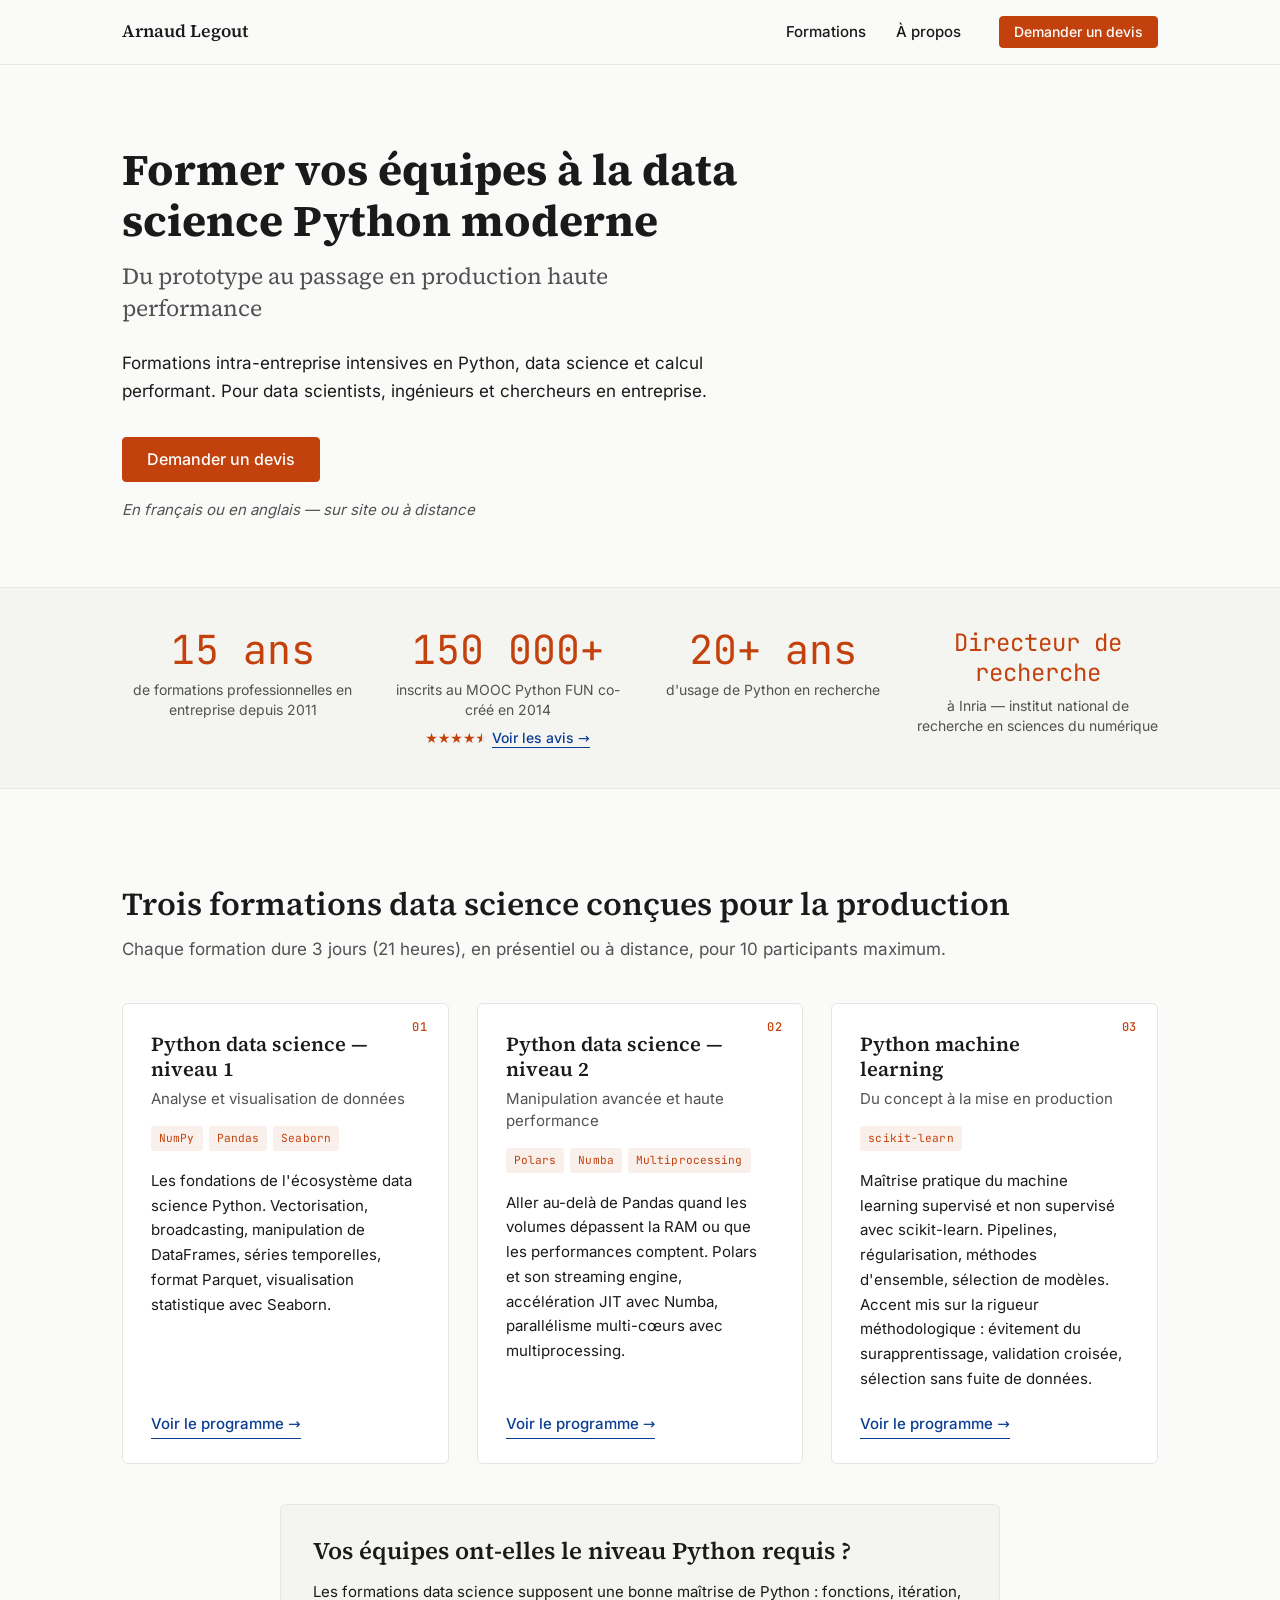
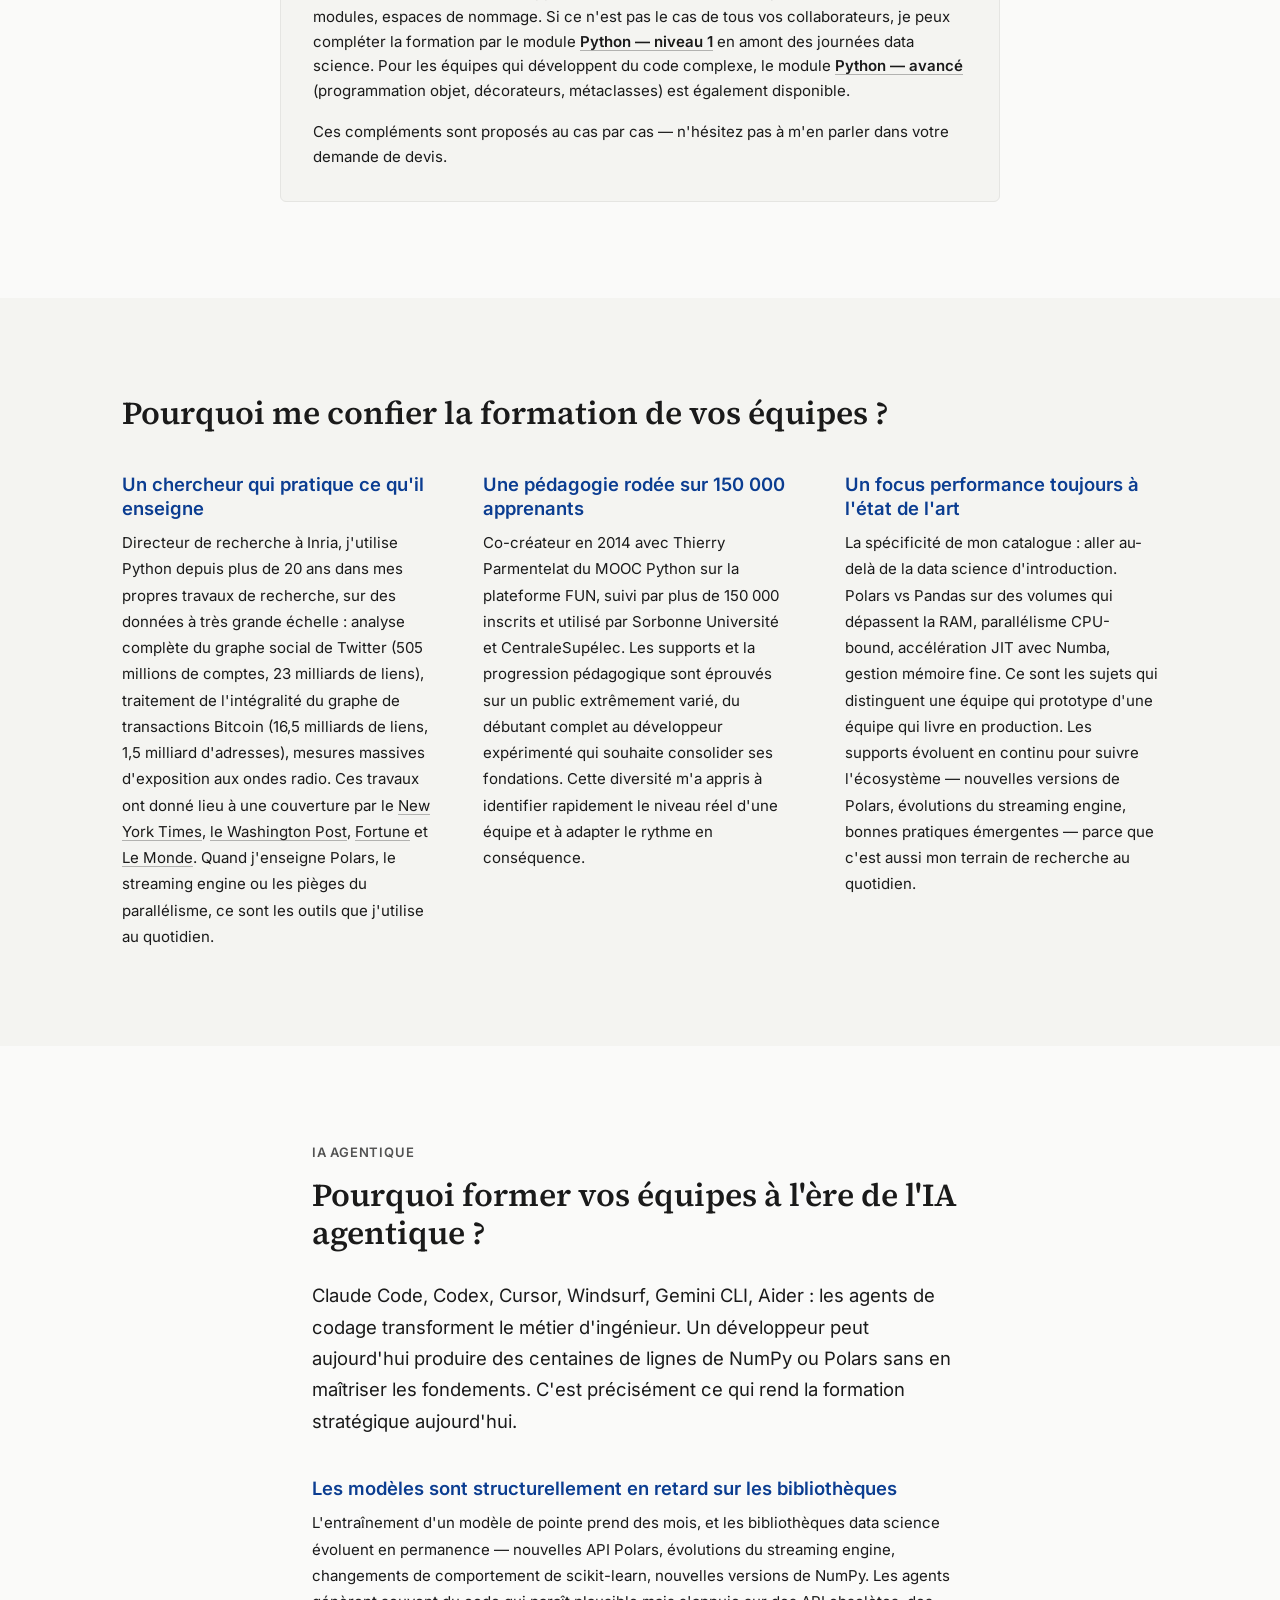
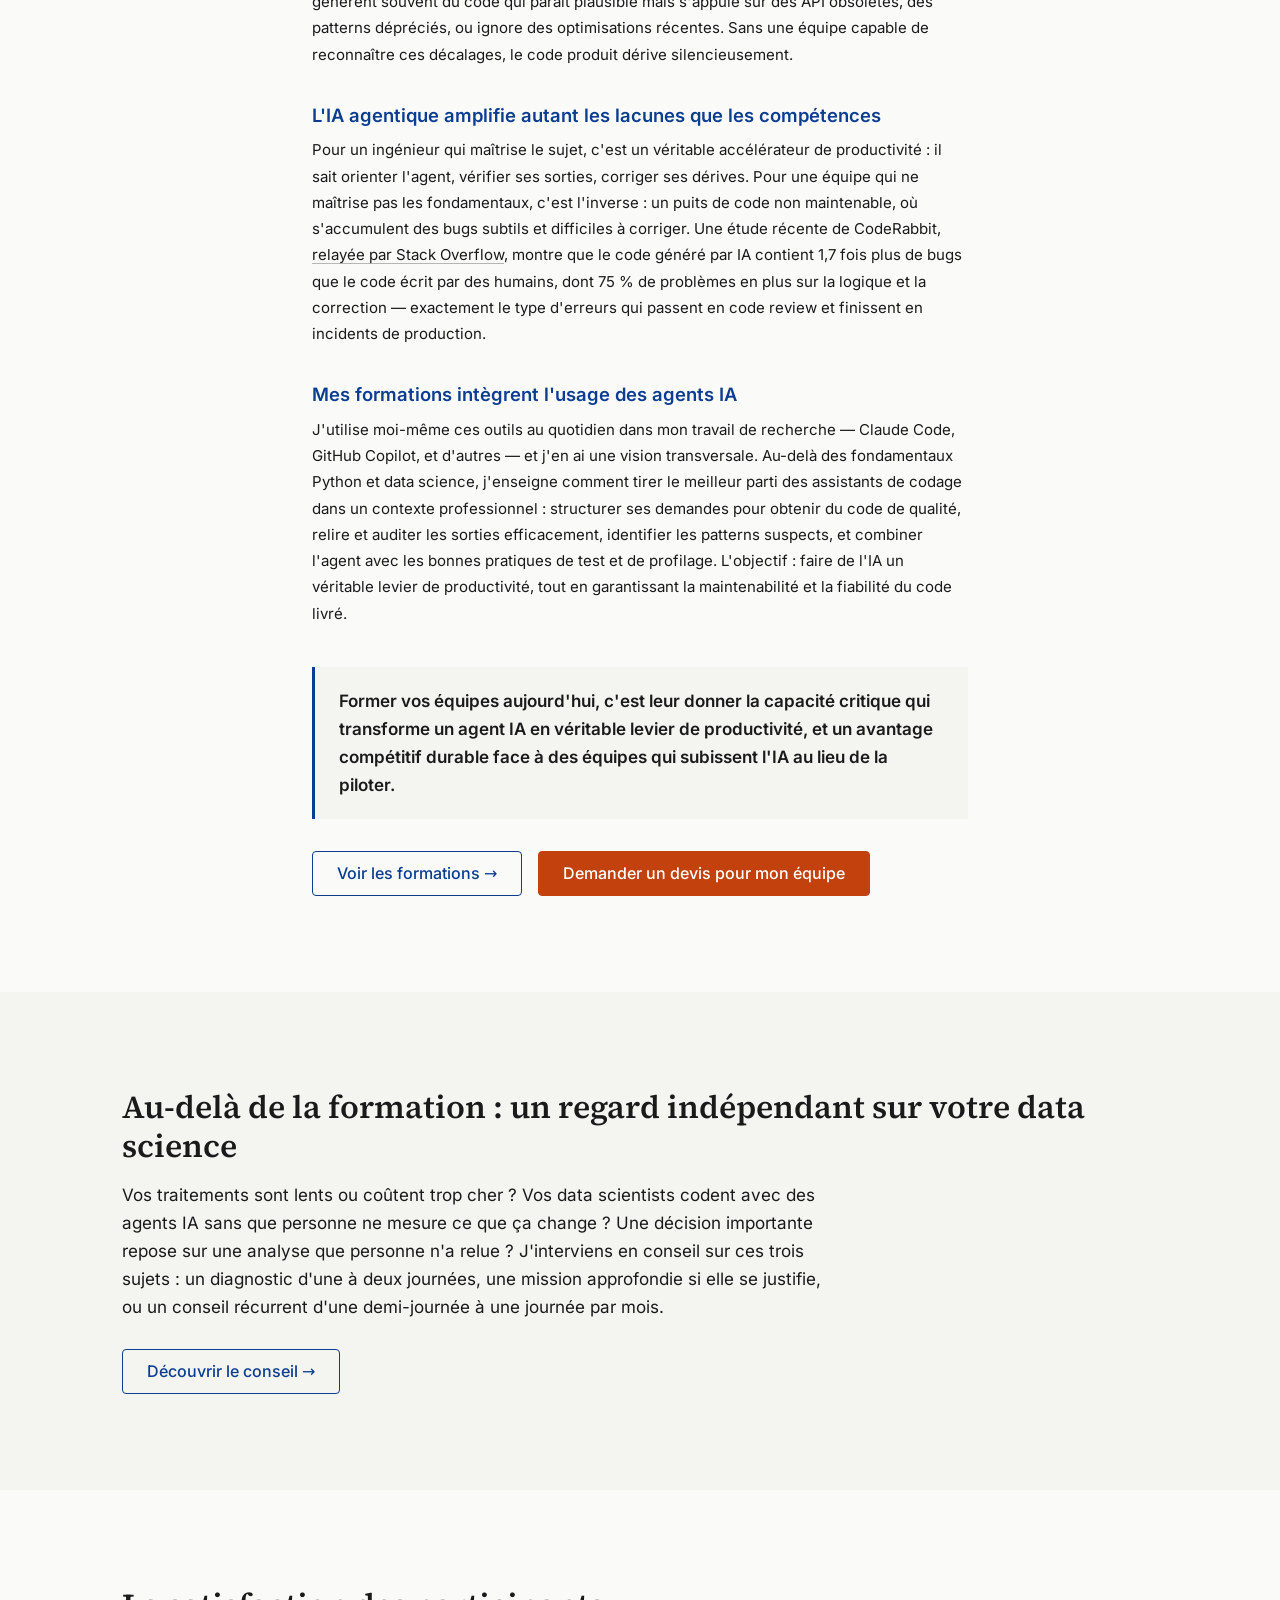
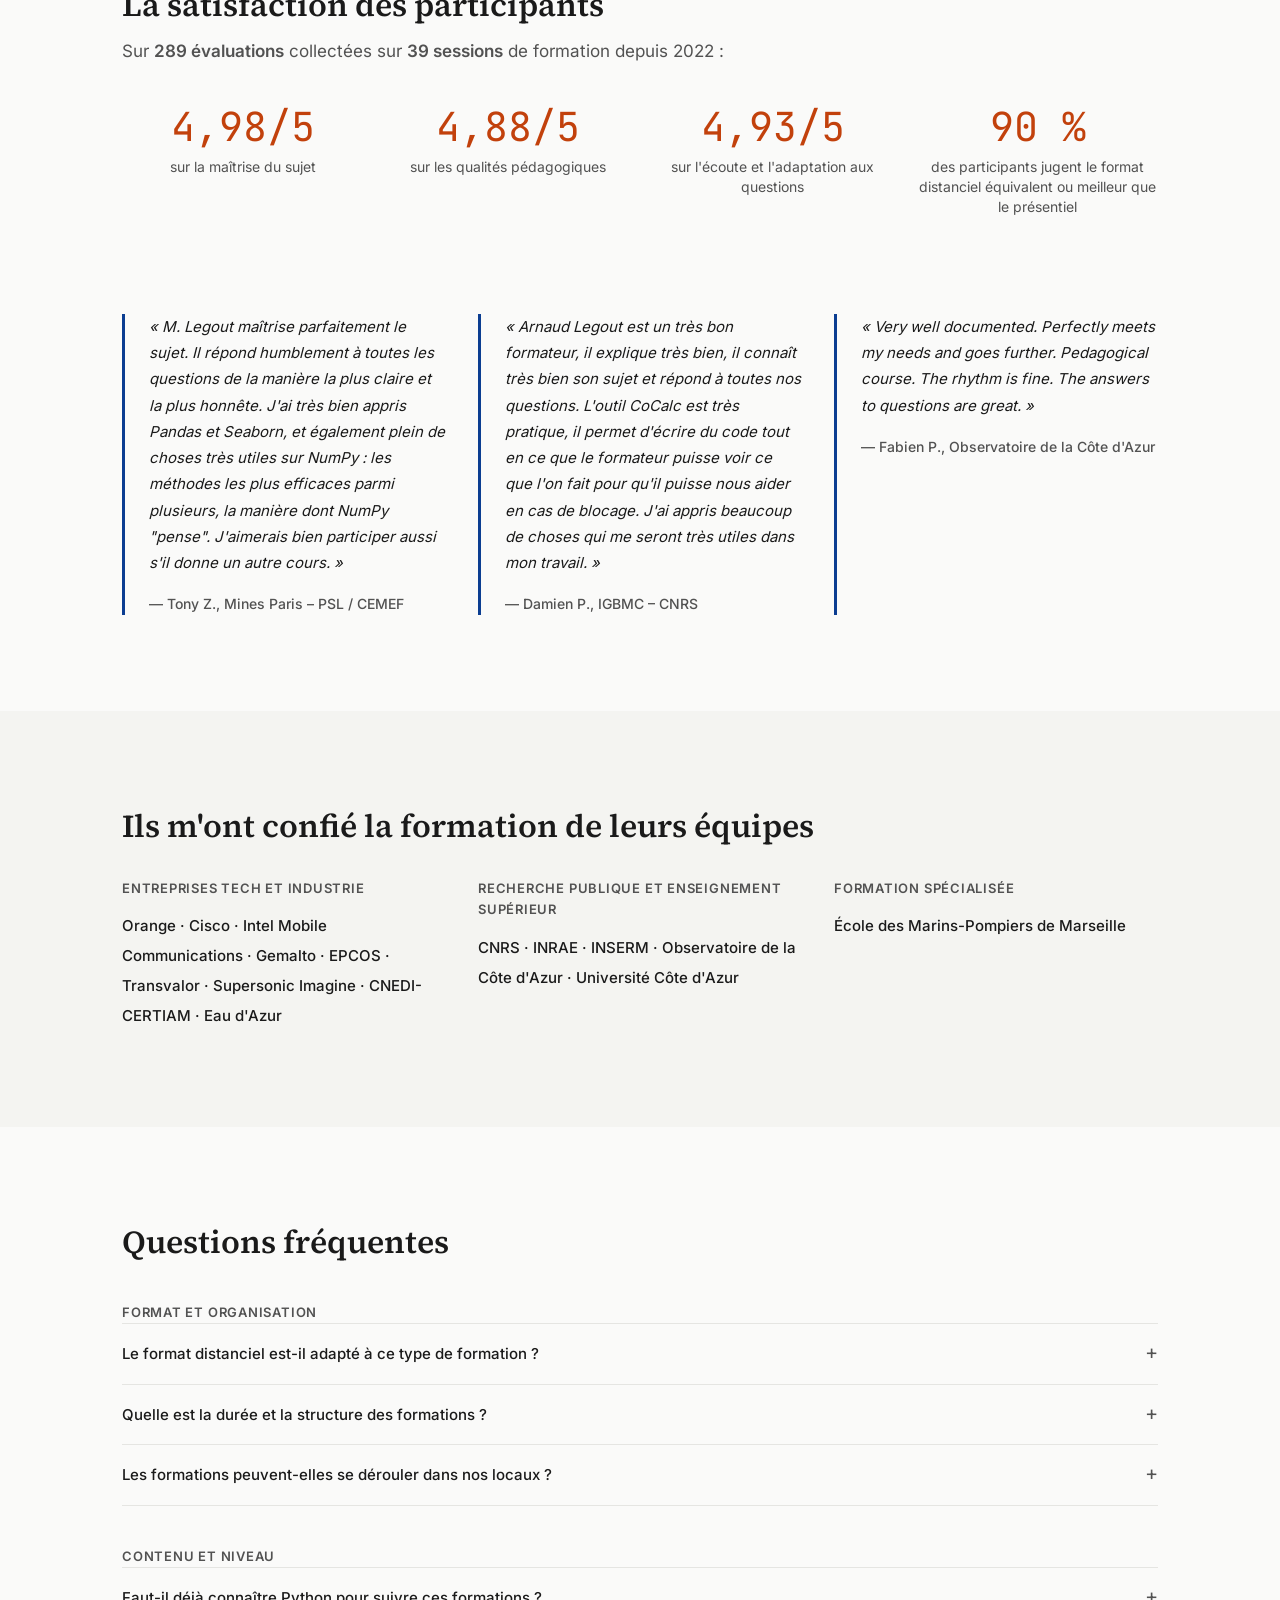
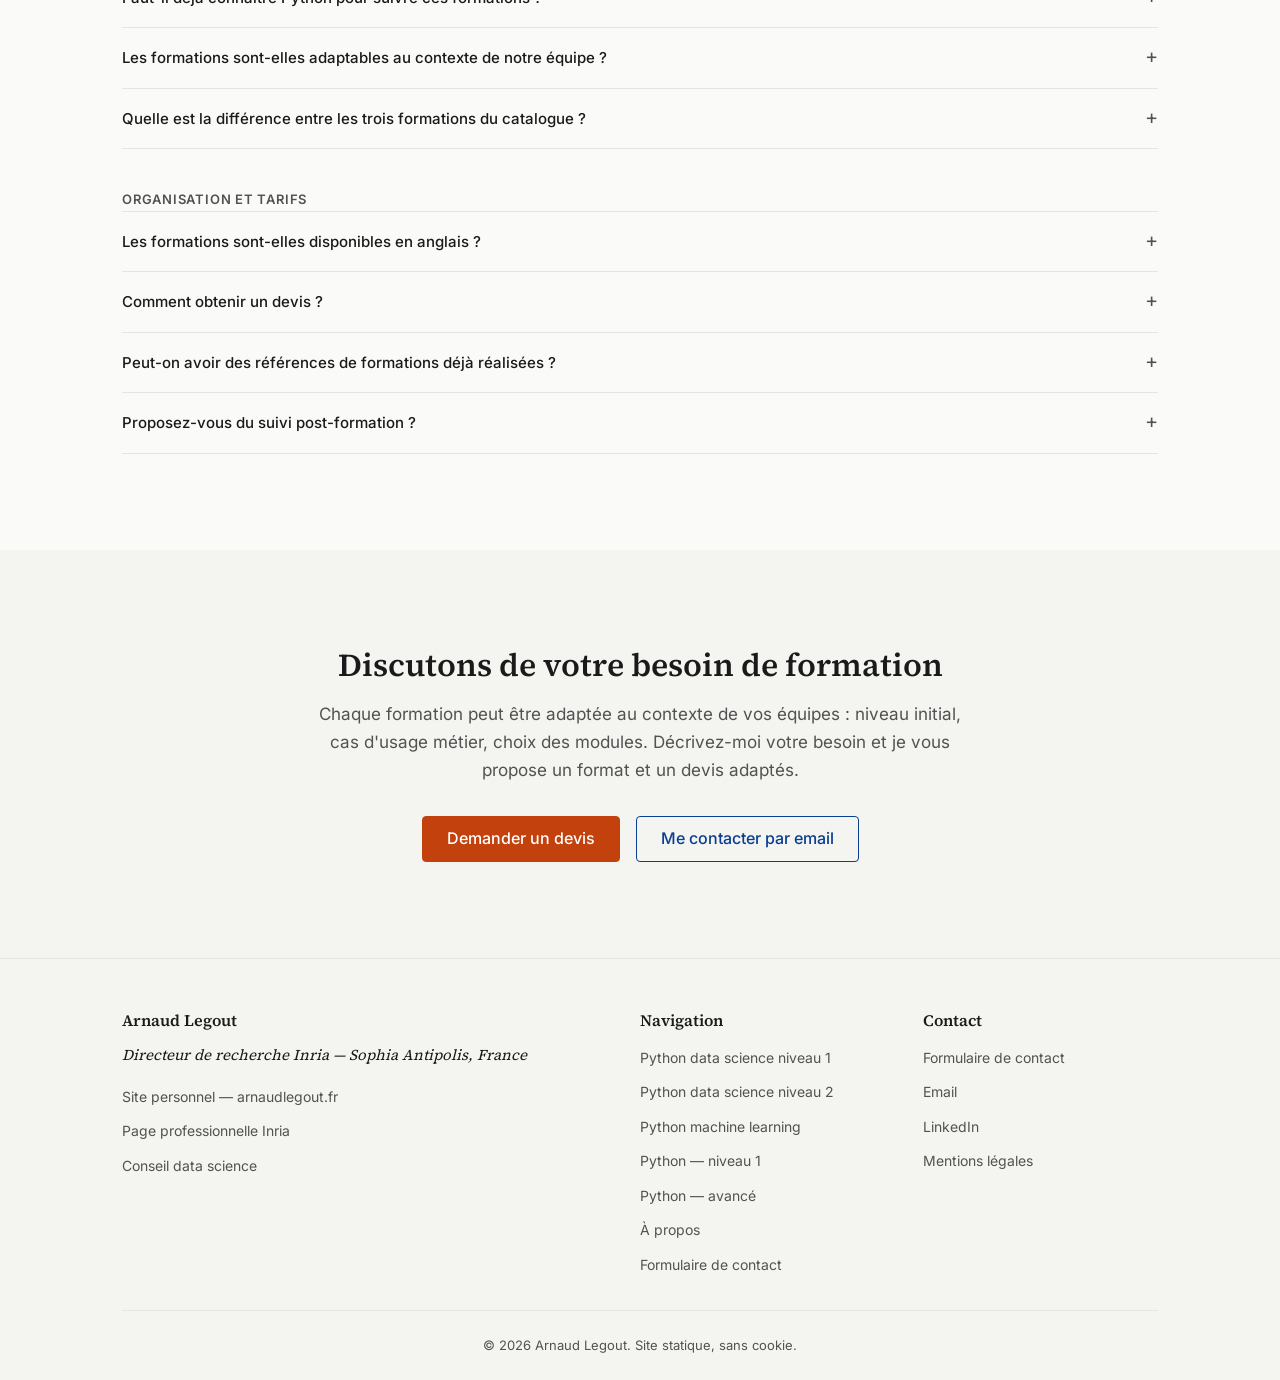
==== commit a4eead41: "Update footer links and improve styling across multiple HTML files for consistency" ====
--- a/index.html
+++ b/index.html
@@ -438,6 +438,12 @@
   <link rel="icon" type="image/svg+xml" href="assets/favicon.svg">
 
   <link rel="stylesheet" href="style.css">
+  <!-- Script vide volontaire, à garder juste après la feuille de style : Firefox doit
+       attendre style.css avant de l'exécuter, donc il ne lit pas le <body> tant que le CSS
+       n'est pas chargé. Sans lui, une extension qui force la mise en page trop tôt
+       (« La mise en page a été forcée avant le chargement complet de la page ») fait
+       afficher la page sans style un instant au rechargement. Ne pas supprimer. -->
+  <script>0</script>
 </head>
 
 <body>
@@ -467,7 +473,7 @@
         </ul>
       </div>
       <div class="nav__actions">
-        <a href="contact.html" class="nav__cta btn btn--primary">Demander un devis</a>
+        <a href="contact.html" class="nav__cta btn btn--primary"><span class="nav__cta-long">Demander un devis</span><span class="nav__cta-short">Devis</span></a>
         <button type="button" class="nav__burger" aria-label="Ouvrir le menu de navigation" aria-expanded="false"
           aria-controls="nav-menu">
           <span class="nav__burger-bar"></span>
@@ -904,6 +910,7 @@
             <li><a href="https://arnaudlegout.fr/" target="_blank" rel="noopener">Site personnel — arnaudlegout.fr</a></li>
             <li><a href="https://www-sop.inria.fr/members/Arnaud.Legout/" target="_blank" rel="noopener">Page
                 professionnelle Inria</a></li>
+            <li><a href="https://consulting.arnaudlegout.fr/" target="_blank" rel="noopener">Conseil data science</a></li>
           </ul>
         </div>
 
@@ -917,7 +924,7 @@
             <li><a href="formations/python-niveau-1.html">Python — niveau 1</a></li>
             <li><a href="formations/python-avance.html">Python — avancé</a></li>
             <li><a href="a-propos.html">À propos</a></li>
-            <li><a href="contact.html">Contact</a></li>
+            <li><a href="contact.html">Formulaire de contact</a></li>
             <!-- <li><a href="articles.html">Articles</a></li> -->
           </ul>
         </div>
@@ -926,11 +933,10 @@
         <div class="footer__col">
           <p class="footer__col-title">Contact</p>
           <ul class="footer__contact-list">
+            <li><a href="contact.html">Formulaire de contact</a></li>
             <li><a href="mailto:arnaud.legout@gmail.com">Email</a></li>
             <li><a href="https://www.linkedin.com/in/arnaud-legout-866a404/" target="_blank" rel="noopener">LinkedIn</a>
             </li>
-            <li><a href="https://consulting.arnaudlegout.fr/" target="_blank"
-                rel="noopener">Conseil data science</a></li>
             <li><a href="mentions-legales.html">Mentions légales</a></li>
           </ul>
         </div>
--- a/style.css
+++ b/style.css
@@ -272,6 +272,15 @@
   font-size: 0.875rem;
   padding: 0.4375rem 0.875rem;
   white-space: nowrap;
+}
+
+/* Libellé court sur les écrans les plus étroits : « Demander un devis » et le
+   burger ne tiennent pas côte à côte sans rogner la marge droite sous 390 px */
+.nav__cta-short { display: none; }
+
+@media (max-width: 389px) {
+  .nav__cta-long { display: none; }
+  .nav__cta-short { display: inline; }
 }
 
 .nav__list {
@@ -1029,10 +1038,13 @@
   margin-bottom: 0.625rem;
 }
 
+/* Serif italique : un intitulé, à ne pas confondre avec les liens (sans-serif) dessous */
 .footer__tagline {
-  font-size: 0.875rem;
-  color: var(--color-text-muted);
-  margin-bottom: 0.75rem;
+  font-family: var(--font-serif);
+  font-style: italic;
+  font-size: 0.9375rem;
+  color: var(--color-text);
+  margin-bottom: 0.875rem;
 }
 
 .footer__link-list,
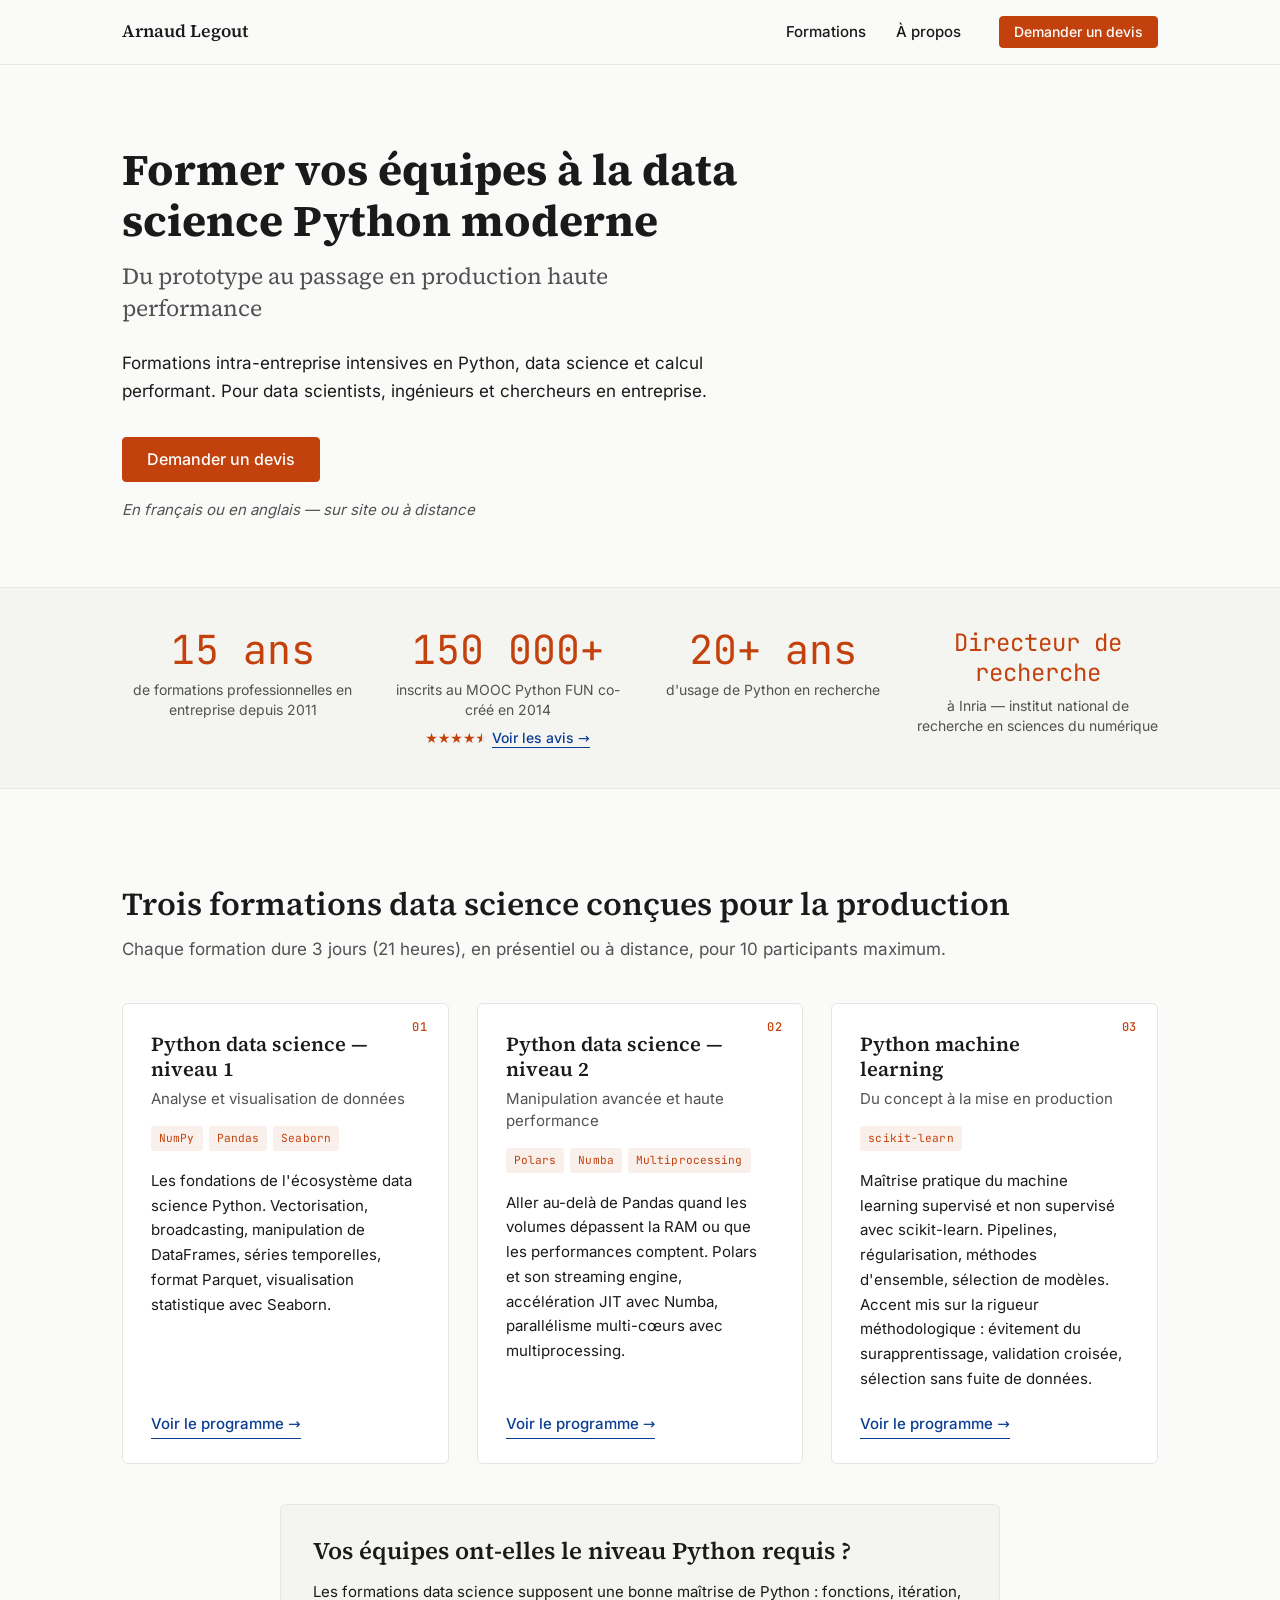
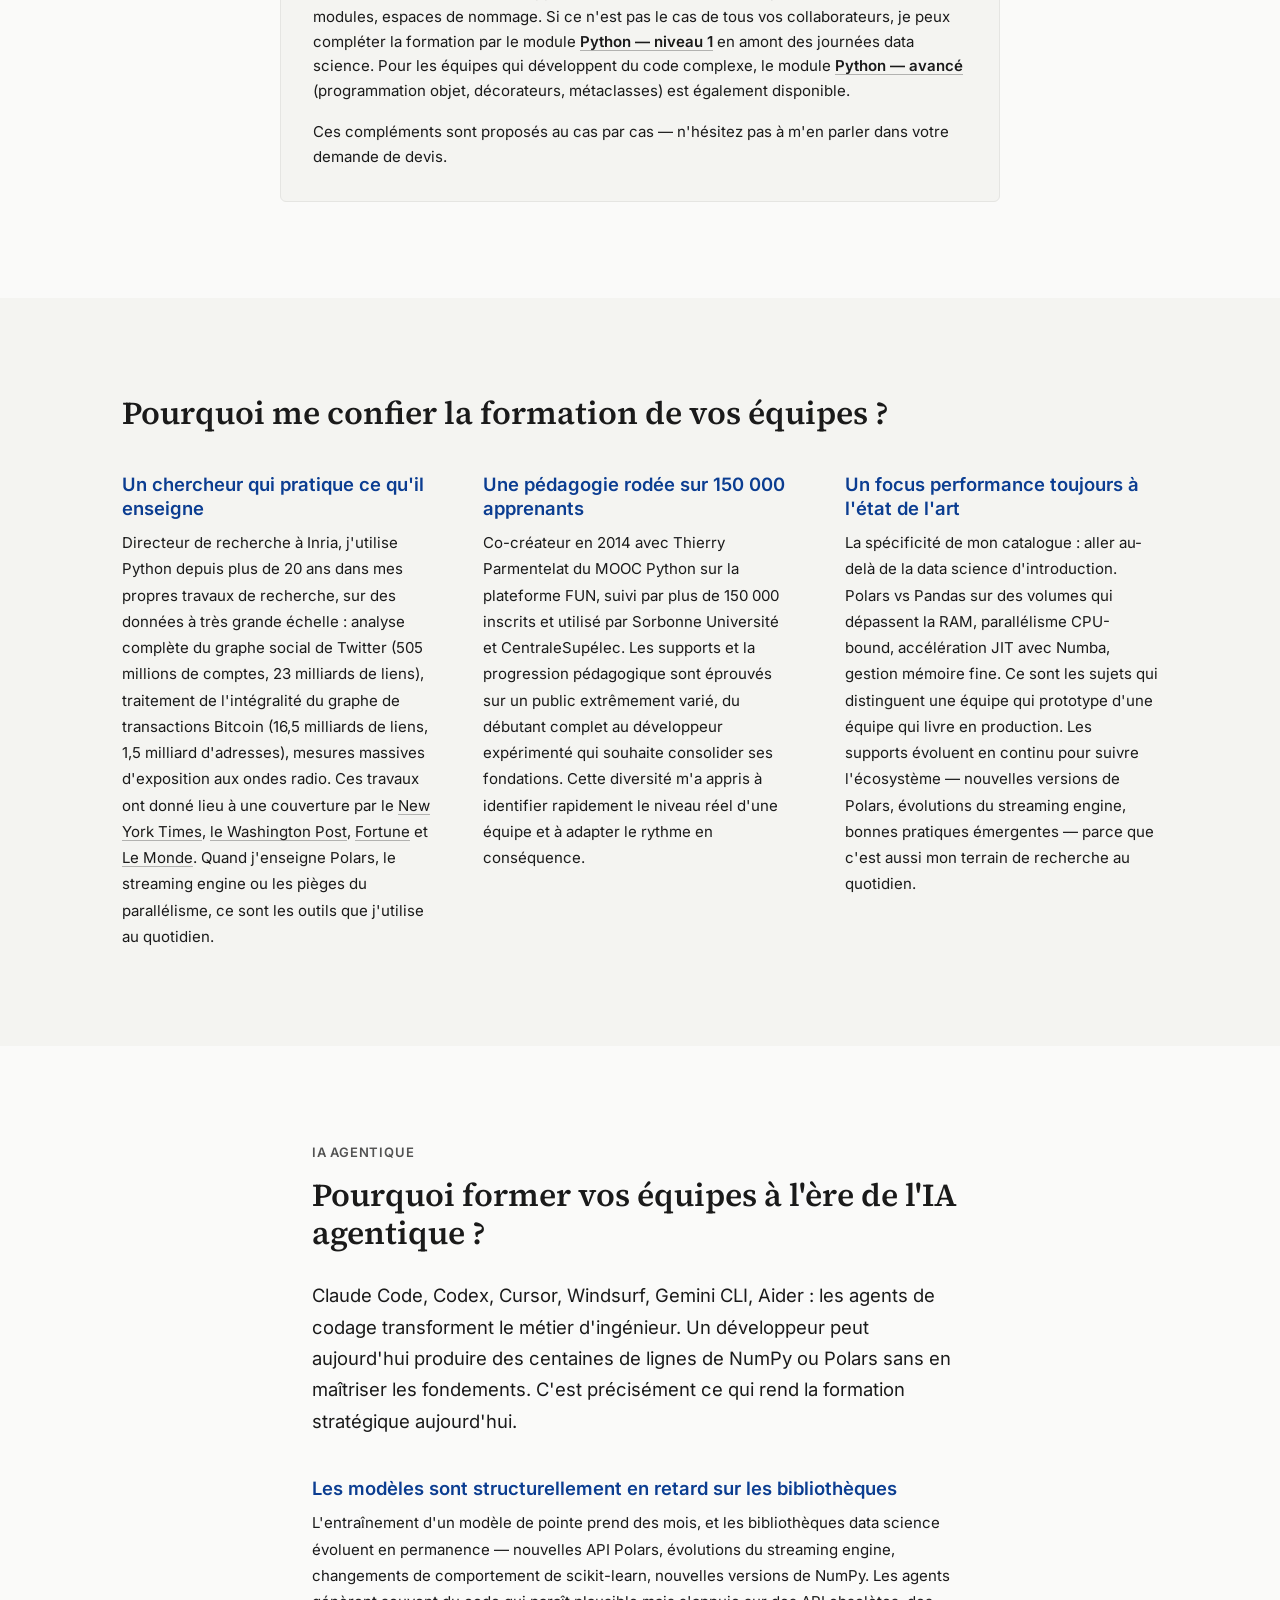
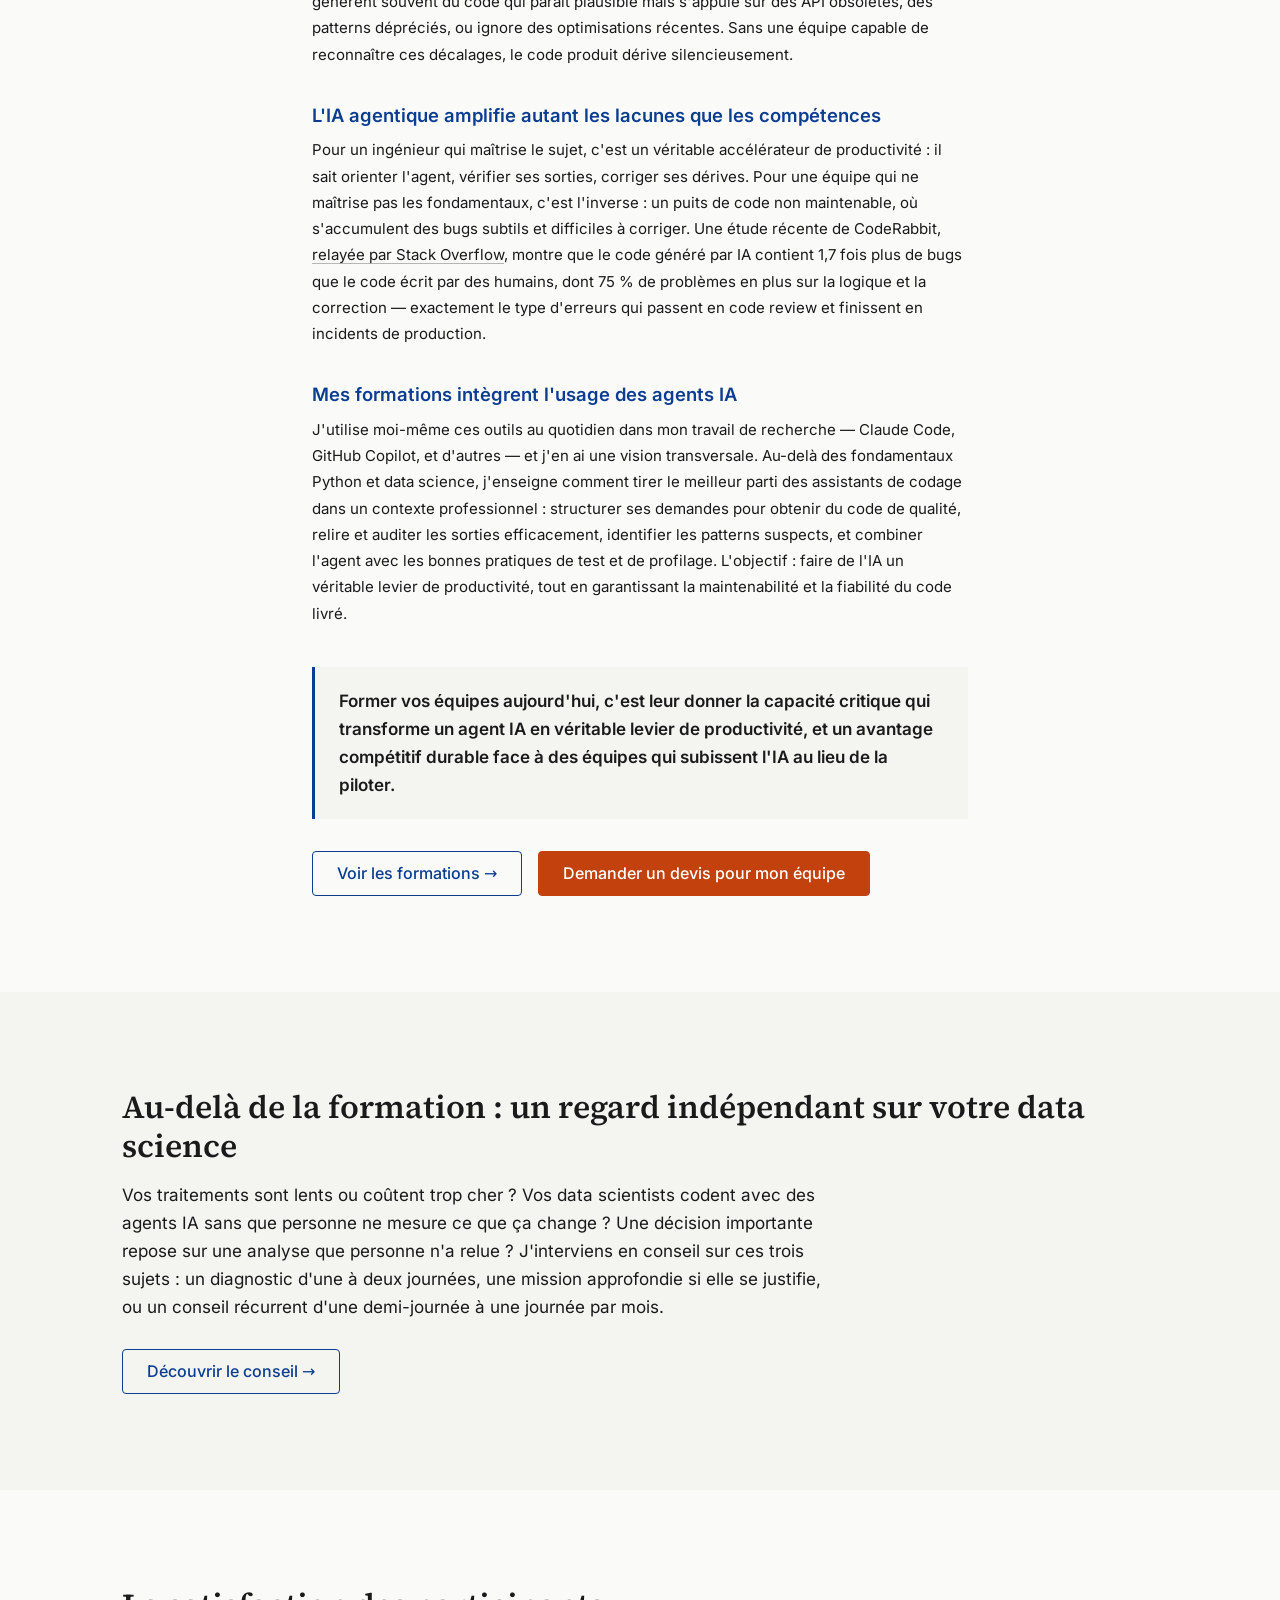
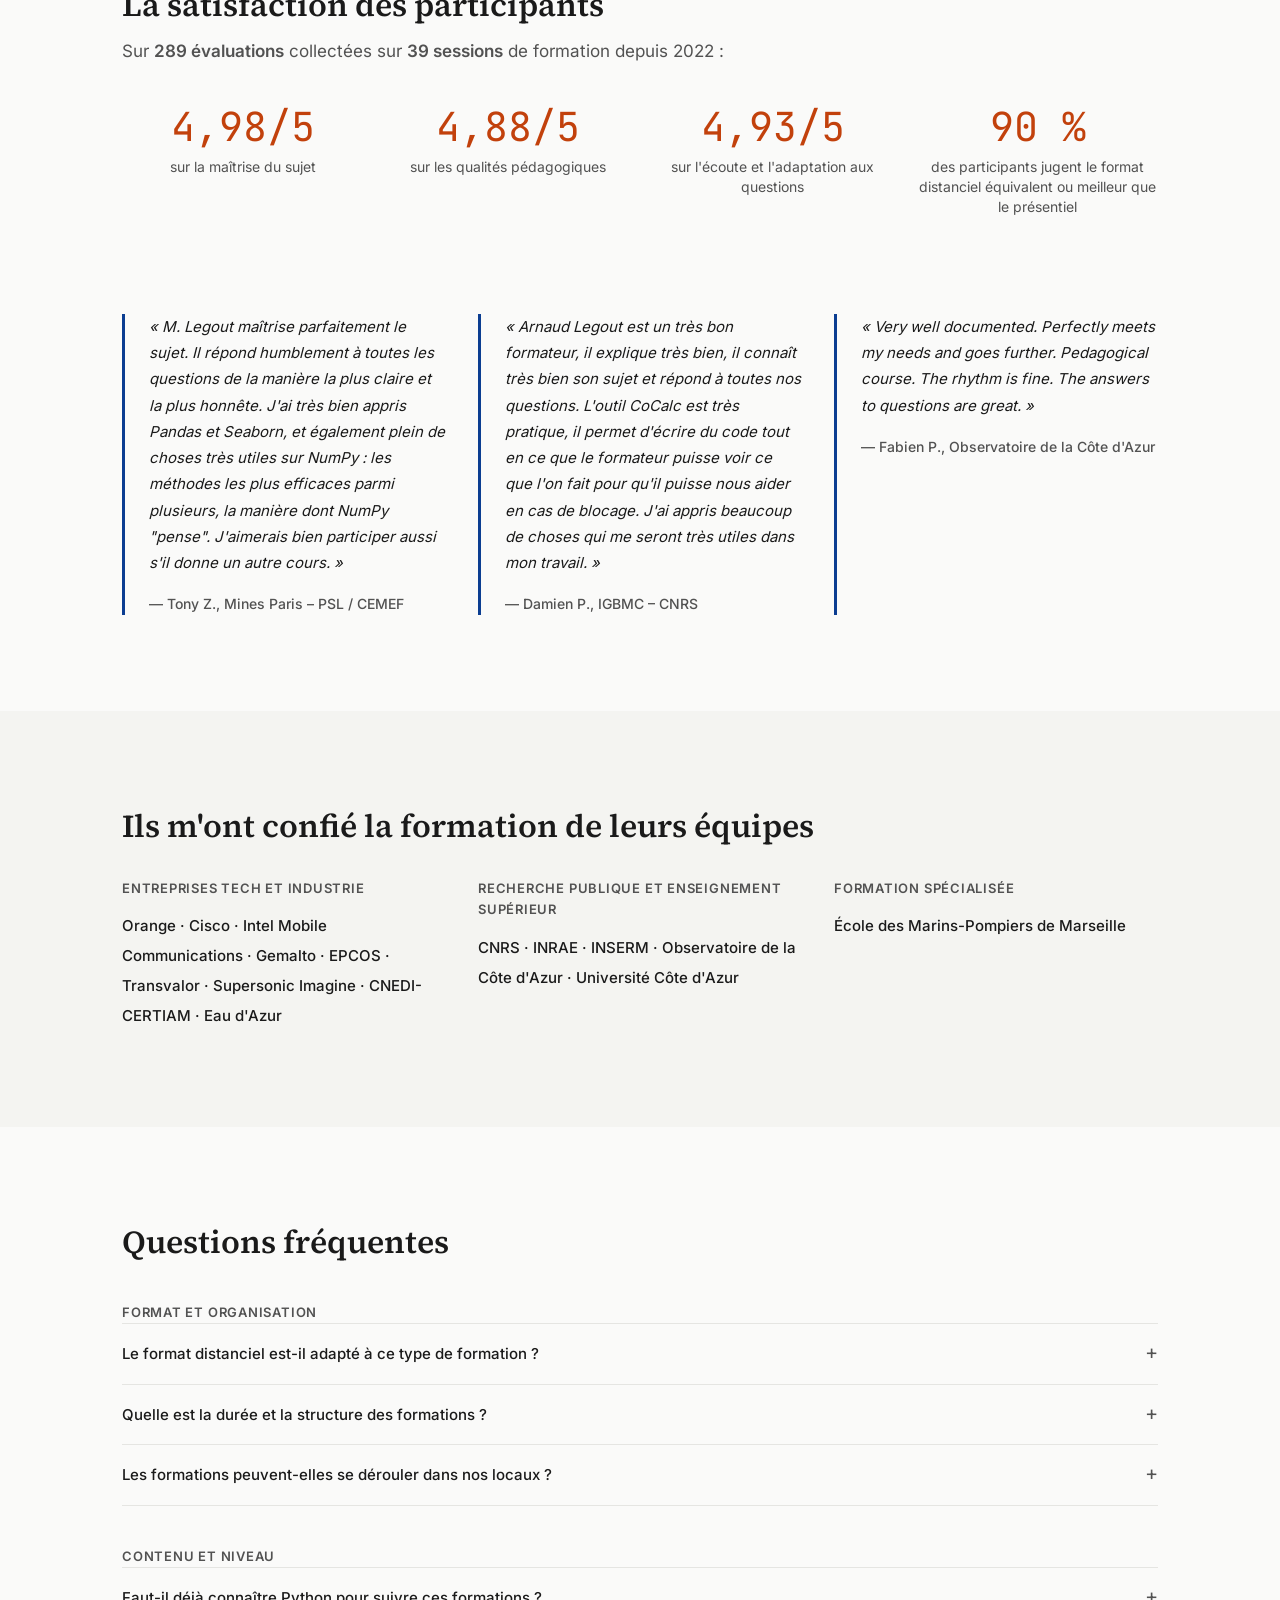
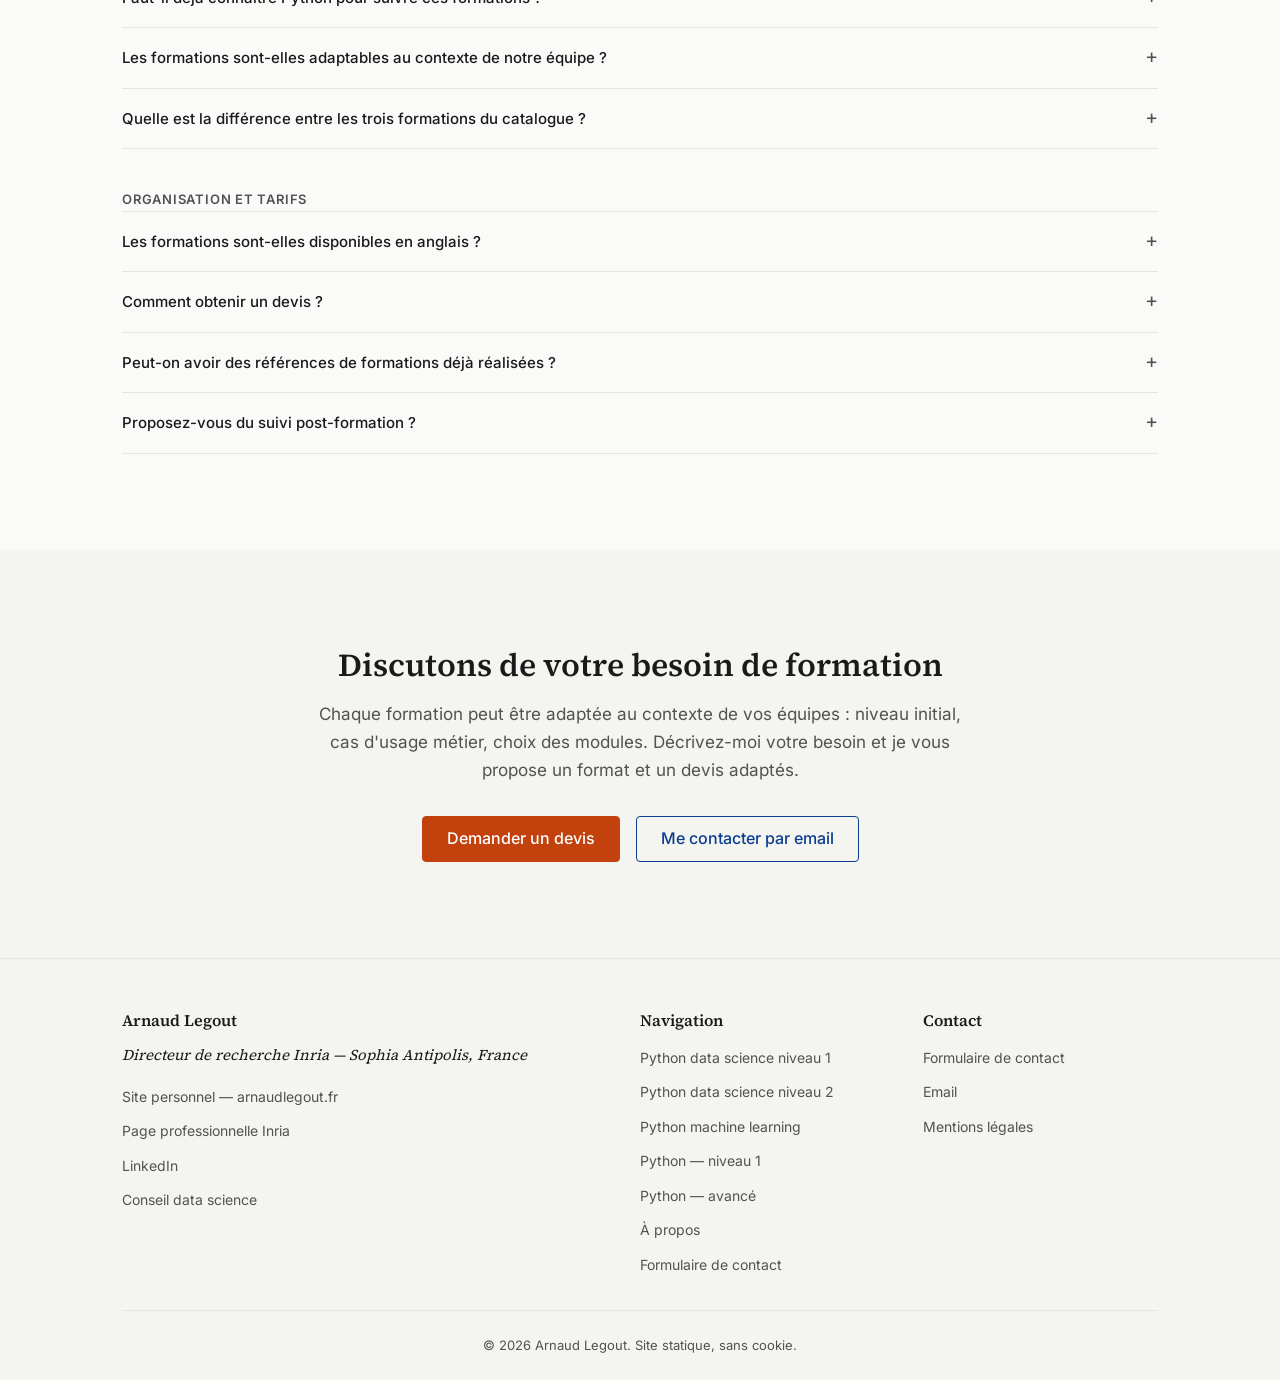
==== commit 92aeaabe: "Add LinkedIn link to footer across multiple HTML files for improved connectivity" ====
--- a/index.html
+++ b/index.html
@@ -910,6 +910,7 @@
             <li><a href="https://arnaudlegout.fr/" target="_blank" rel="noopener">Site personnel — arnaudlegout.fr</a></li>
             <li><a href="https://www-sop.inria.fr/members/Arnaud.Legout/" target="_blank" rel="noopener">Page
                 professionnelle Inria</a></li>
+            <li><a href="https://www.linkedin.com/in/arnaud-legout-866a404/" target="_blank" rel="noopener">LinkedIn</a></li>
             <li><a href="https://consulting.arnaudlegout.fr/" target="_blank" rel="noopener">Conseil data science</a></li>
           </ul>
         </div>
@@ -935,8 +936,6 @@
           <ul class="footer__contact-list">
             <li><a href="contact.html">Formulaire de contact</a></li>
             <li><a href="mailto:arnaud.legout@gmail.com">Email</a></li>
-            <li><a href="https://www.linkedin.com/in/arnaud-legout-866a404/" target="_blank" rel="noopener">LinkedIn</a>
-            </li>
             <li><a href="mentions-legales.html">Mentions légales</a></li>
           </ul>
         </div>
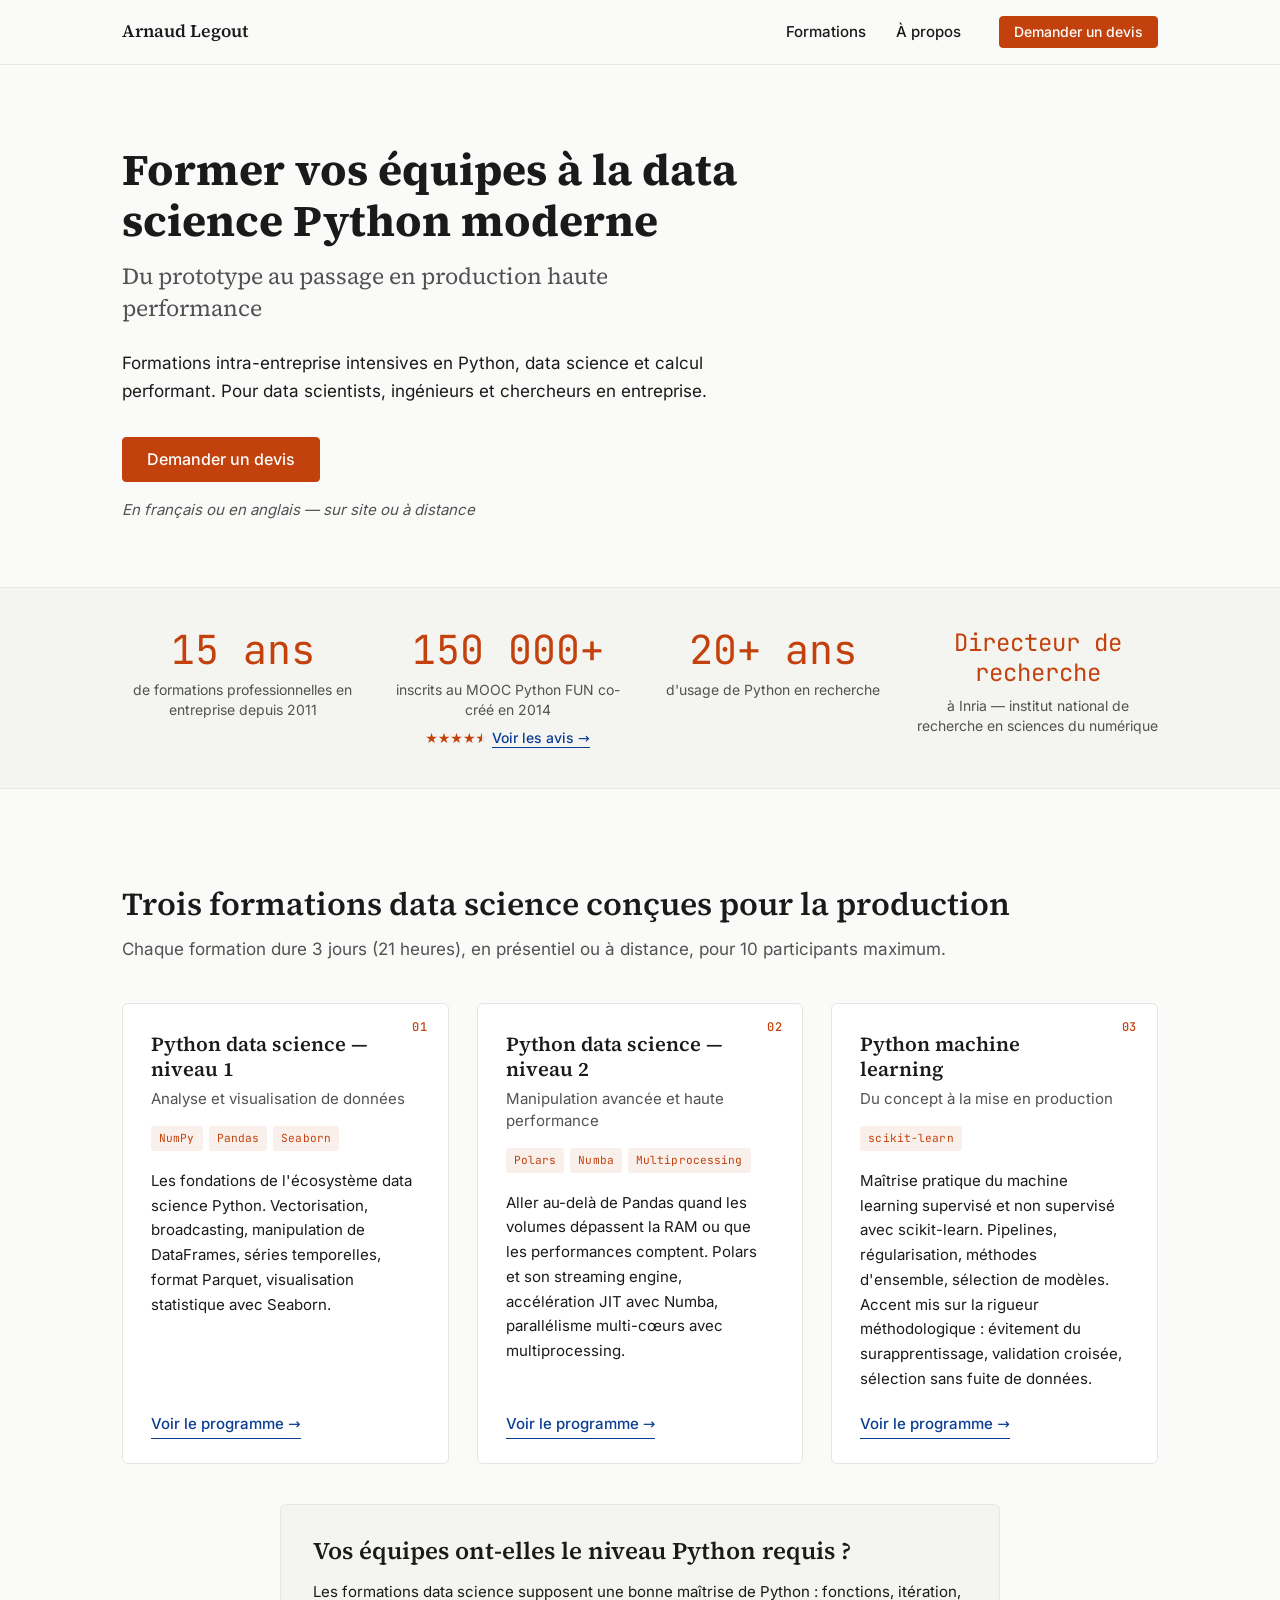
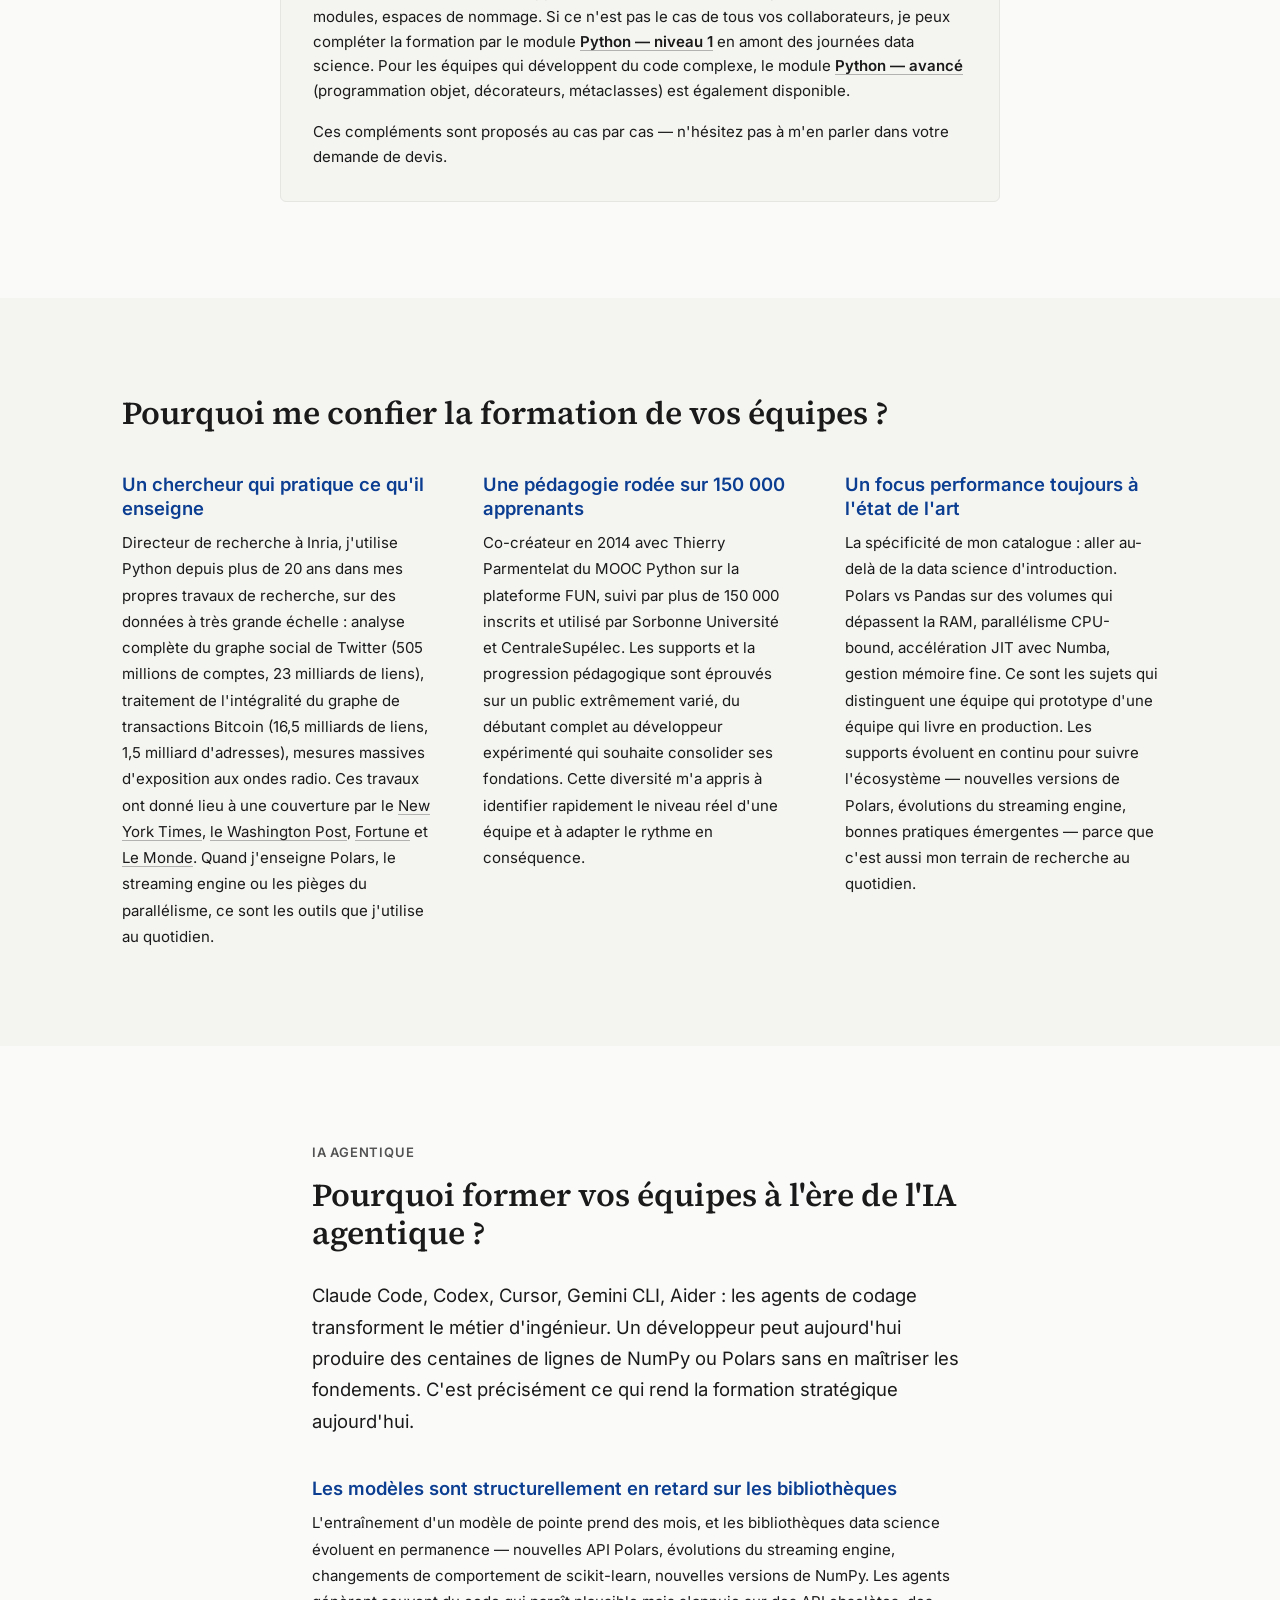
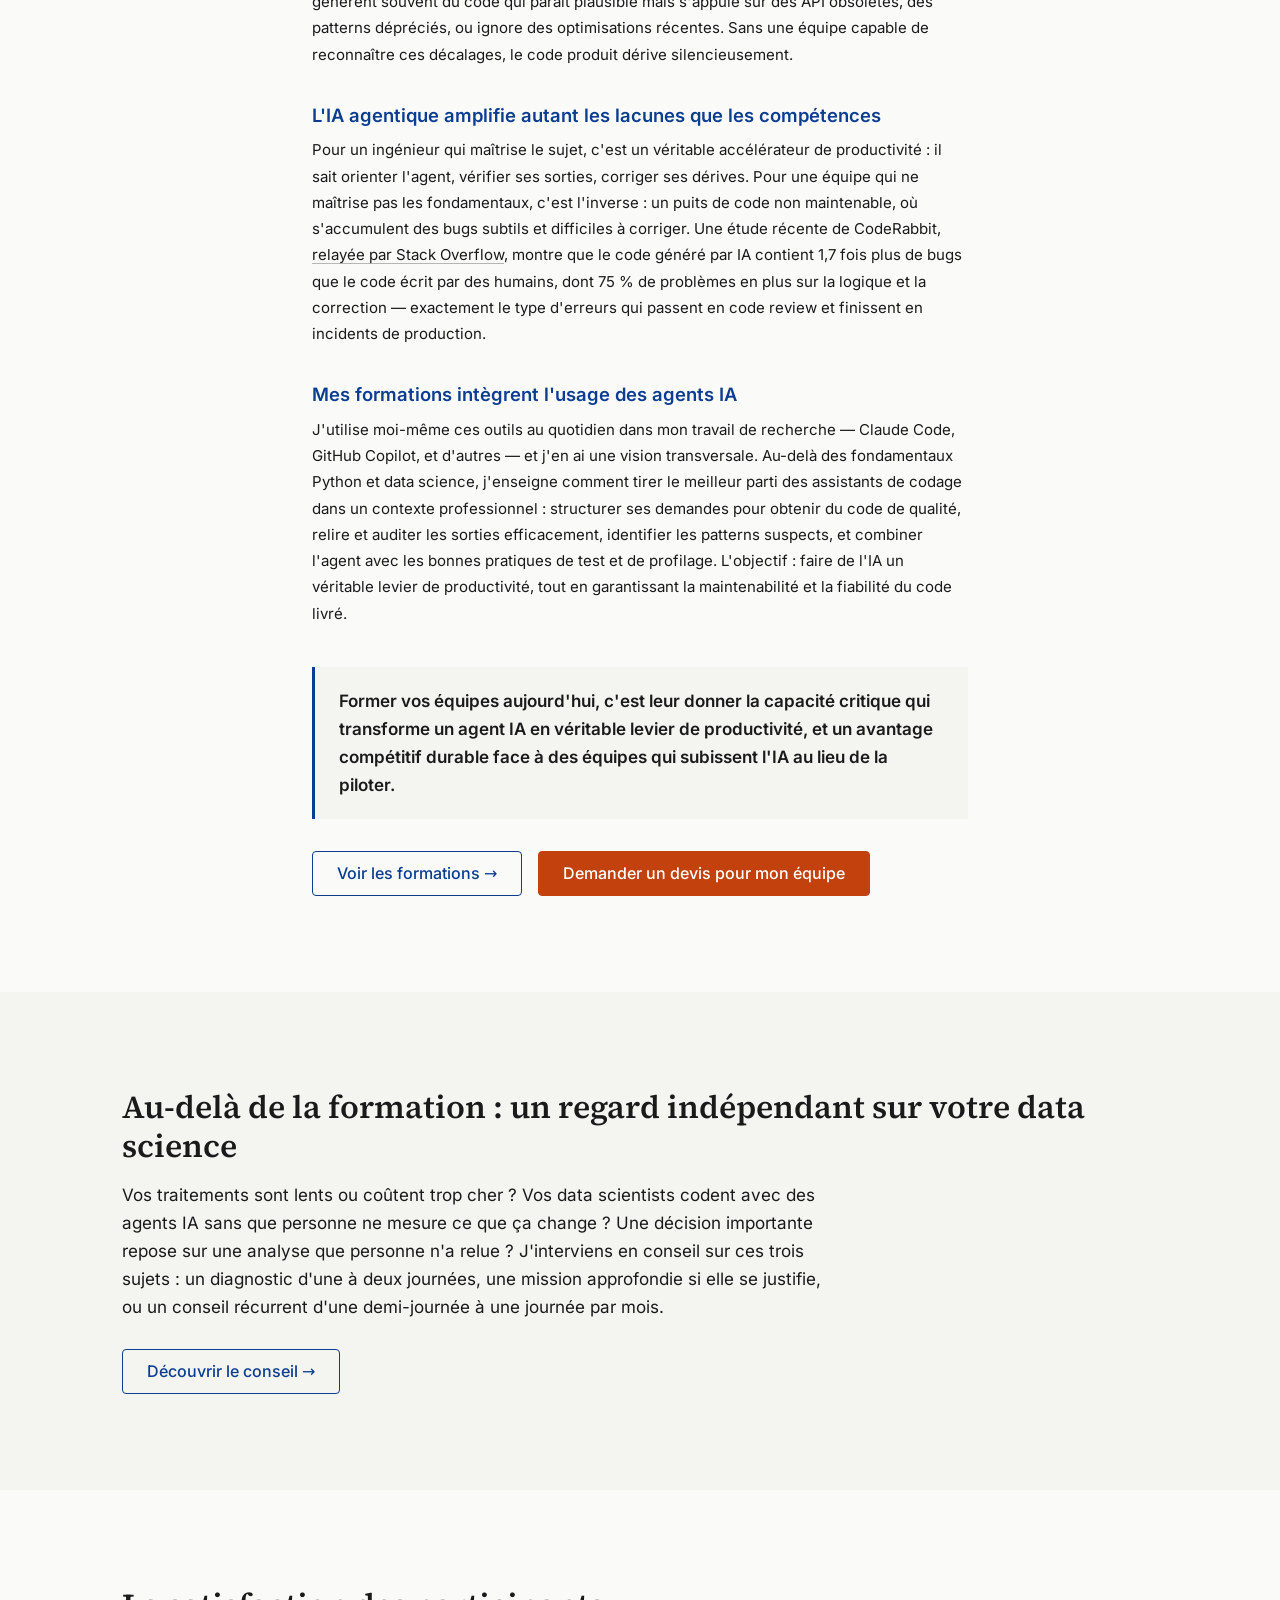
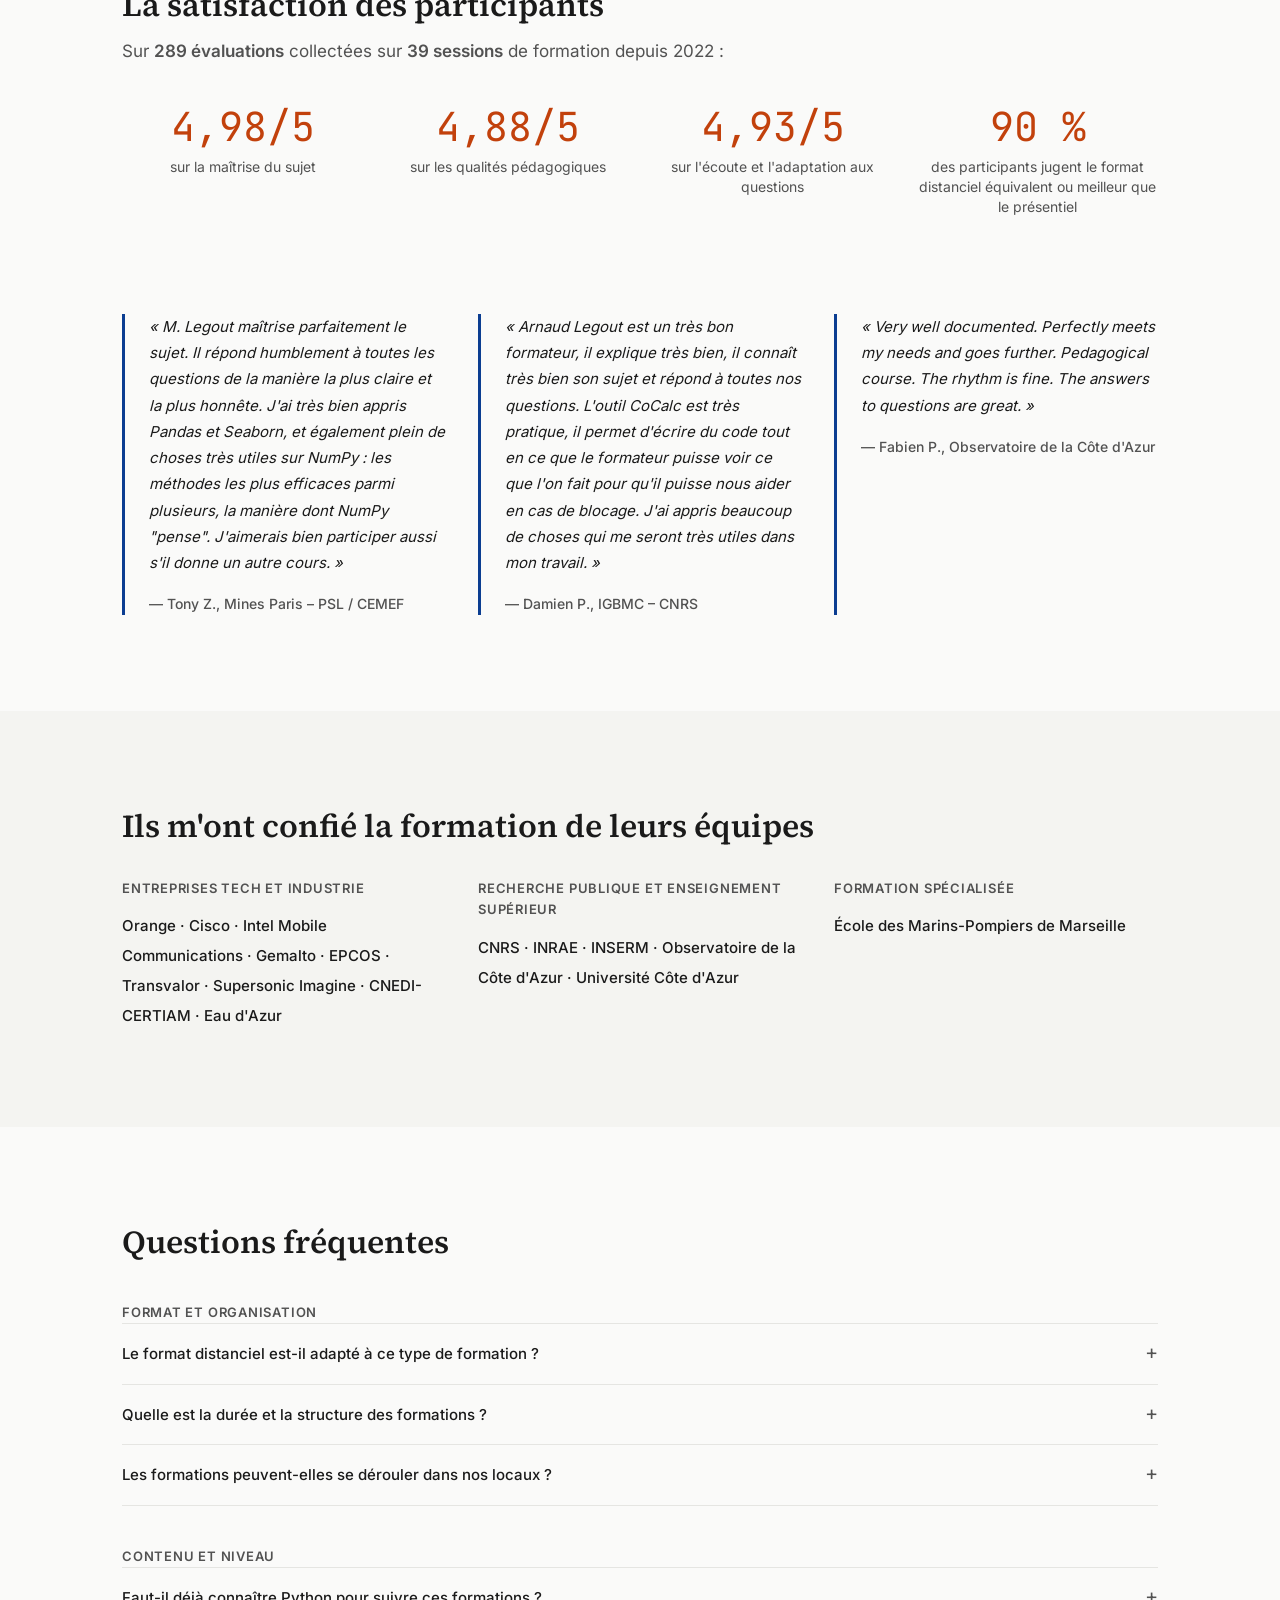
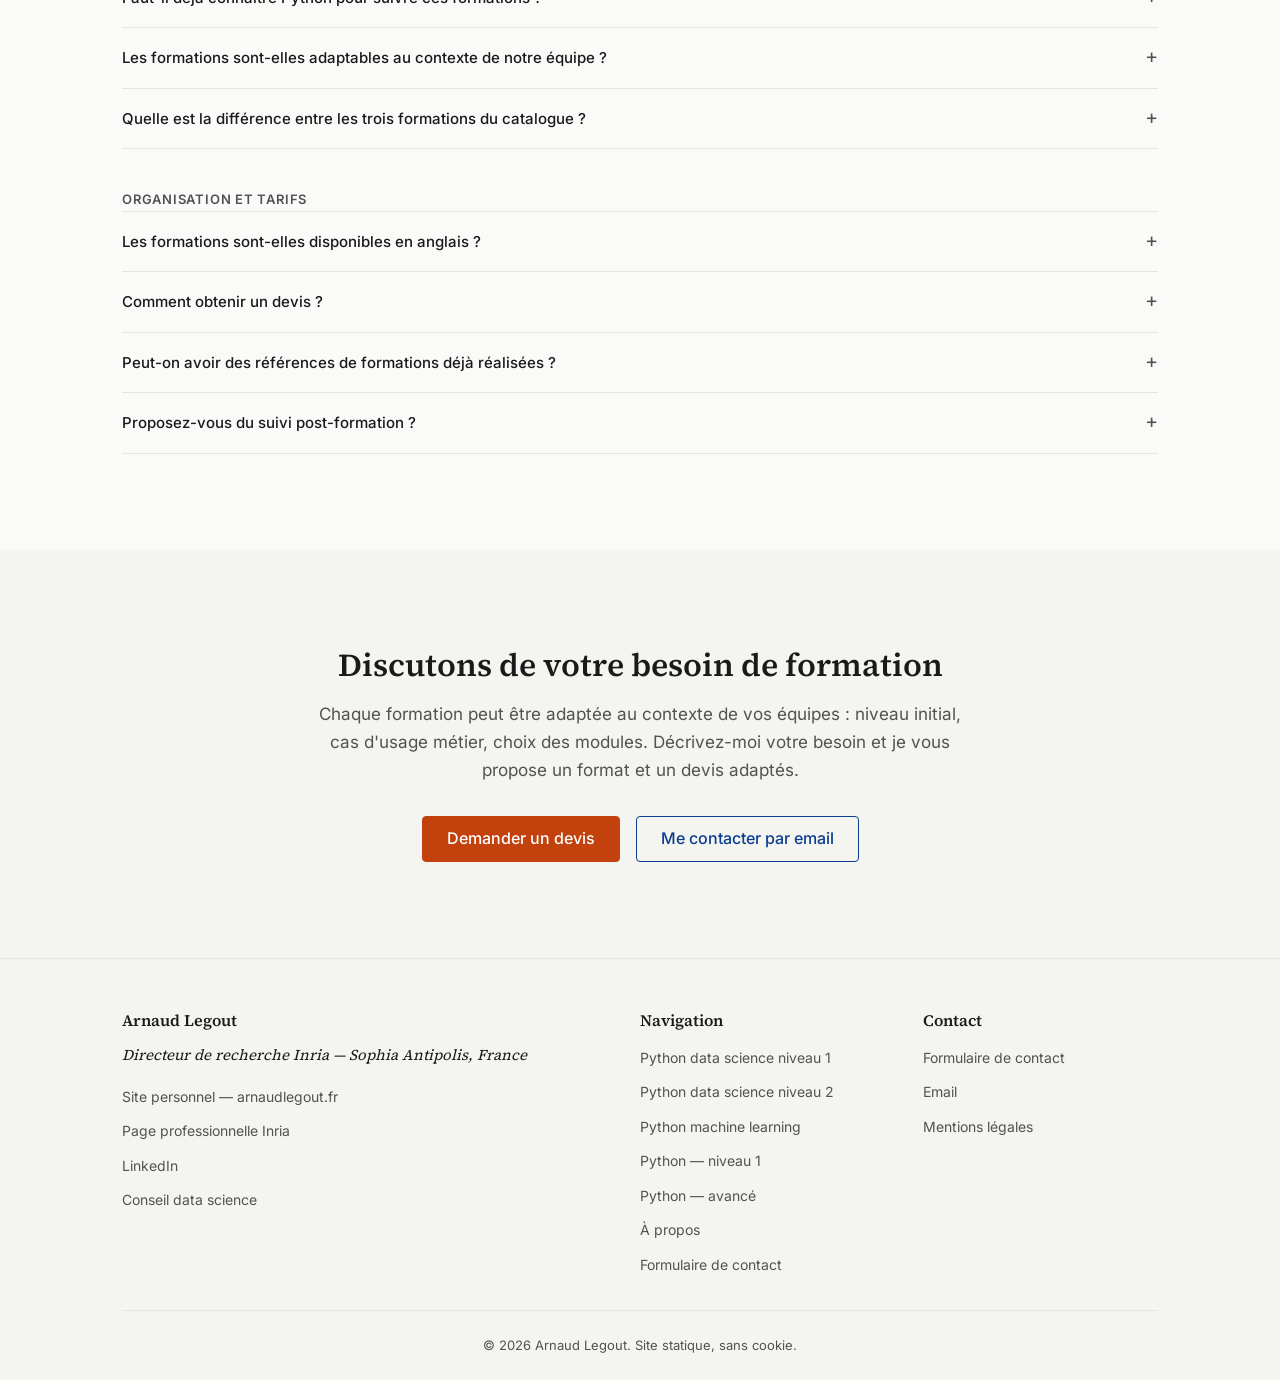
==== commit 8c7578ae: "Update content in HTML files for clarity and accuracy in course descriptions" ====
--- a/index.html
+++ b/index.html
@@ -660,7 +660,7 @@
         <p class="eyebrow">IA agentique</p>
         <h2 id="ia-agentique-title">Pourquoi former vos équipes à l'ère de l'IA agentique&nbsp;?</h2>
 
-        <p class="ia-section__lead">Claude Code, Codex, Cursor, Windsurf, Gemini CLI, Aider&nbsp;: les agents de codage transforment le métier d'ingénieur. Un développeur peut aujourd'hui produire des centaines de lignes de NumPy ou Polars sans en maîtriser les fondements. C'est précisément ce qui rend la formation stratégique aujourd'hui.</p>
+        <p class="ia-section__lead">Claude Code, Codex, Cursor, Gemini CLI, Aider&nbsp;: les agents de codage transforment le métier d'ingénieur. Un développeur peut aujourd'hui produire des centaines de lignes de NumPy ou Polars sans en maîtriser les fondements. C'est précisément ce qui rend la formation stratégique aujourd'hui.</p>
 
         <div class="ia-point">
           <h3>Les modèles sont structurellement en retard sur les bibliothèques</h3>
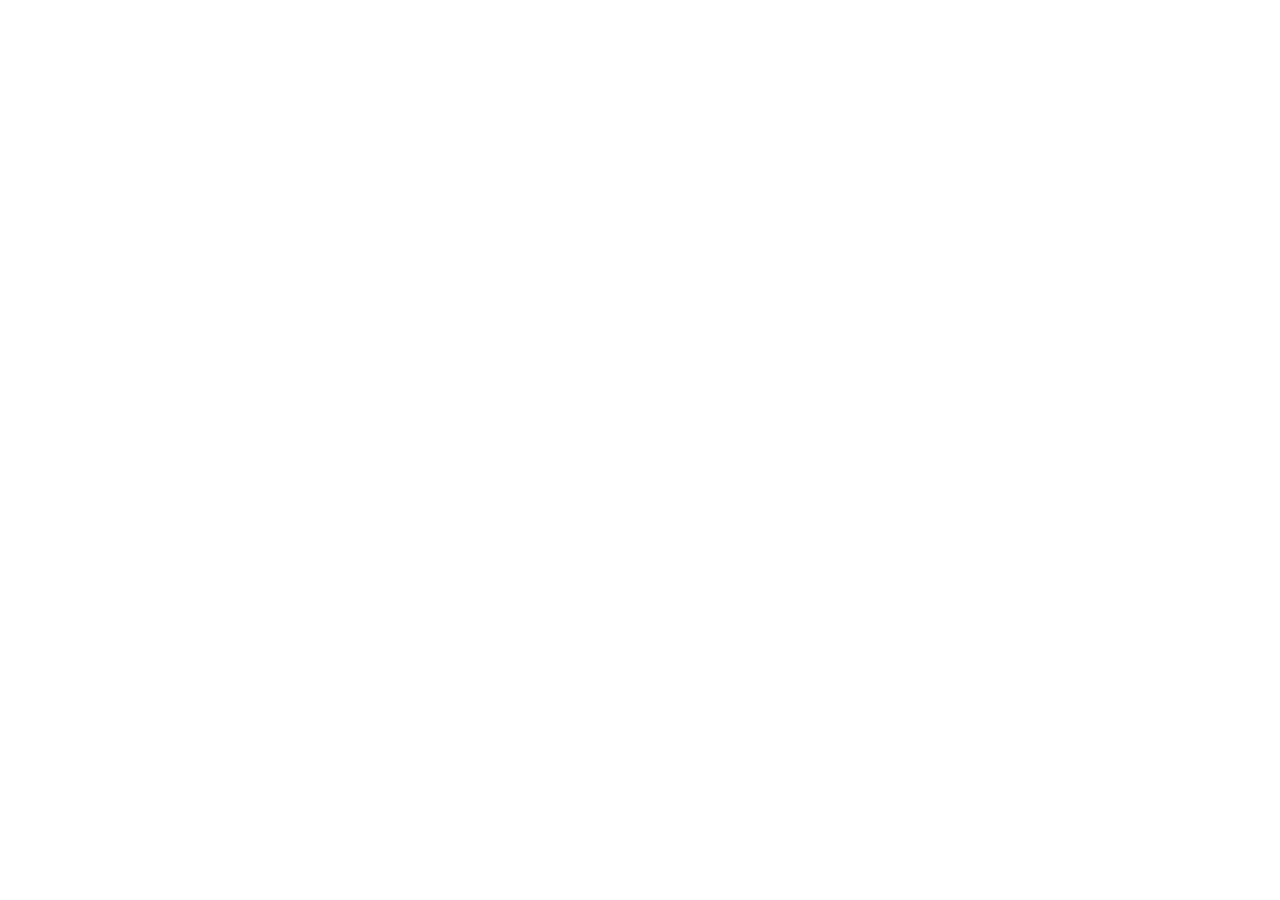
==== commit a64c4f6b: "Replace the site with redirect stubs to https://arnaudlegout.fr/formation/ Content moved to the home" ====
--- a/index.html
+++ b/index.html
@@ -1,979 +1,17 @@
-﻿<!DOCTYPE html>
+<!doctype html>
 <html lang="fr">
-
 <head>
-  <meta charset="UTF-8">
-  <meta name="viewport" content="width=device-width, initial-scale=1.0">
-  <title>Formation Python data science — NumPy, Pandas, Polars, scikit-learn</title>
-  <meta name="description"
-    content="Formations intra-entreprise Python data science et haute performance. 3 jours, 10 participants max, français ou anglais. Note 4,93/5. Devis gratuit.">
-  <!-- Google Search Console -->
-  <meta name="google-site-verification" content="2ZB5VmVOFcLjOfzvv1SirssB8B54ssDbqv8Rmw_51UU">
-  <meta name="google-site-verification" content="TptHKZTI5h6IzFEe5raHuz4iS6fqZ1oFkjd_YNmQ6tI">
-  <!-- Bing Webmaster Tools -->
-  <meta name="msvalidate.01" content="D42AAF6A4D1B0E72D80564BAE3329F0C">
-
-  <meta name="robots" content="index, follow">
-  <link rel="canonical" href="https://formation.arnaudlegout.fr/">
-  <link rel="sitemap" type="application/xml" href="sitemap.xml">
-
-  <!-- Font preloads (most critical) -->
-  <link rel="preload" href="assets/fonts/inter.woff2" as="font" type="font/woff2" crossorigin>
-  <link rel="preload" href="assets/fonts/source-serif-4.woff2" as="font" type="font/woff2" crossorigin>
-
-  <!-- Open Graph -->
-  <meta property="og:type" content="website">
-  <meta property="og:url" content="https://formation.arnaudlegout.fr/">
-  <meta property="og:locale" content="fr_FR">
-  <meta property="og:site_name" content="Arnaud Legout — Formations Python data science">
-  <meta property="og:title"
-    content="Formation Python data science en entreprise — NumPy, Pandas, Polars, scikit-learn | Arnaud Legout">
-  <meta property="og:description"
-    content="Formations intra-entreprise Python data science et haute performance. 3 jours, 10 participants max, français ou anglais. Note 4,93/5. Devis gratuit.">
-  <meta property="og:image" content="https://formation.arnaudlegout.fr/assets/images/og-image.jpg">
-  <meta property="og:image:secure_url" content="https://formation.arnaudlegout.fr/assets/images/og-image.jpg">
-  <meta property="og:image:type" content="image/jpeg">
-  <meta property="og:image:width" content="1200">
-  <meta property="og:image:height" content="630">
-  <meta property="og:image:alt" content="Formation Python data science par Arnaud Legout, directeur de recherche Inria — Note 4,93/5">
-
-  <!-- Twitter Card -->
-  <meta name="twitter:card" content="summary_large_image">
-  <meta name="twitter:title"
-    content="Formation Python data science en entreprise — NumPy, Pandas, Polars, scikit-learn | Arnaud Legout">
-  <meta name="twitter:description"
-    content="Formations intra-entreprise Python data science et haute performance. 3 jours, 10 participants max, français ou anglais. Note 4,93/5. Devis gratuit.">
-  <meta name="twitter:image" content="https://formation.arnaudlegout.fr/assets/images/og-image.jpg">
-  <meta name="twitter:image:alt" content="Formation Python data science par Arnaud Legout, directeur de recherche Inria — Note 4,93/5">
-
-  <!-- Données structurées -->
-  <script type="application/ld+json">
-  {
-    "@context": "https://schema.org",
-    "@graph": [
-      {
-        "@type": "WebSite",
-        "@id": "https://formation.arnaudlegout.fr/#website",
-        "name": "Arnaud Legout — Formations Python data science",
-        "url": "https://formation.arnaudlegout.fr/",
-        "inLanguage": "fr",
-        "publisher": { "@id": "https://formation.arnaudlegout.fr/#formation-arnaud-legout" }
-      },
-      {
-        "@type": "Person",
-        "@id": "https://arnaudlegout.fr/#arnaud-legout",
-        "name": "Arnaud Legout",
-        "jobTitle": "Directeur de recherche Inria",
-        "worksFor": { "@type": "Organization", "name": "Inria", "url": "https://www.inria.fr/" },
-        "url": "https://arnaudlegout.fr/",
-        "address": {
-          "@type": "PostalAddress",
-          "addressLocality": "Sophia Antipolis",
-          "addressRegion": "Provence-Alpes-Côte d'Azur",
-          "addressCountry": "FR"
-        },
-        "sameAs": [
-          "https://www-sop.inria.fr/members/Arnaud.Legout/",
-          "https://www.linkedin.com/in/arnaud-legout-866a404/",
-          "https://scholar.google.com/citations?user=uGy5lroAAAAJ",
-          "https://orcid.org/0000-0003-4706-424X",
-          "https://cv.hal.science/arnaudlegout",
-          "https://arnaudlegout.fr/",
-          "https://formation.arnaudlegout.fr/",
-          "https://consulting.arnaudlegout.fr/",
-          "https://univ-cotedazur.fr/arnaud-legout",
-          "https://github.com/arnaudlegout"
-        ]
-      },
-      {
-        "@type": ["LocalBusiness", "EducationalOrganization"],
-        "@id": "https://formation.arnaudlegout.fr/#formation-arnaud-legout",
-        "name": "Elara Formations",
-        "alternateName": "Formations Python — Arnaud Legout",
-        "url": "https://formation.arnaudlegout.fr/",
-        "description": "Formations intra-entreprise Python data science et haute performance. 3 jours, 10 participants max, français ou anglais. Note 4,93/5. Devis gratuit.",
-        "areaServed": ["Nice", "Sophia Antipolis", "Antibes", "Monaco", "Paris"],
-        "sameAs": [
-          "https://g.page/r/CQmq-9dkIGmCEBM/"
-        ],
-        "address": {
-          "@type": "PostalAddress",
-          "addressLocality": "Antibes",
-          "addressRegion": "Provence-Alpes-Côte d'Azur",
-          "addressCountry": "FR"
-        },
-        "founder": { "@id": "https://arnaudlegout.fr/#arnaud-legout" },
-        "aggregateRating": {
-          "@type": "AggregateRating",
-          "ratingValue": "4.93",
-          "bestRating": "5",
-          "ratingCount": "289"
-        },
-        "review": [
-          {
-            "@type": "Review",
-            "author": {
-              "@type": "Person",
-              "name": "Tony Z.",
-              "affiliation": { "@type": "Organization", "name": "Mines Paris – PSL / CEMEF" }
-            },
-            "reviewBody": "M. Legout maîtrise parfaitement le sujet. Il répond humblement à toutes les questions de la manière la plus claire et la plus honnête. J'ai très bien appris Pandas et Seaborn, et également plein de choses très utiles sur NumPy : les méthodes les plus efficaces parmi plusieurs, la manière dont NumPy « pense ». J'aimerais bien participer aussi s'il donne un autre cours."
-          },
-          {
-            "@type": "Review",
-            "author": {
-              "@type": "Person",
-              "name": "Damien P.",
-              "affiliation": { "@type": "Organization", "name": "IGBMC – CNRS" }
-            },
-            "reviewBody": "Arnaud Legout est un très bon formateur, il explique très bien, il connaît très bien son sujet et répond à toutes nos questions. L'outil CoCalc est très pratique, il permet d'écrire du code tout en ce que le formateur puisse voir ce que l'on fait pour qu'il puisse nous aider en cas de blocage. J'ai appris beaucoup de choses qui me seront très utiles dans mon travail."
-          },
-          {
-            "@type": "Review",
-            "author": {
-              "@type": "Person",
-              "name": "Fabien P.",
-              "affiliation": { "@type": "Organization", "name": "Observatoire de la Côte d'Azur" }
-            },
-            "reviewBody": "Very well documented. Perfectly meets my needs and goes further. Pedagogical course. The rhythm is fine. The answers to questions are great."
-          }
-        ],
-        "hasOfferCatalog": {
-          "@type": "OfferCatalog",
-          "name": "Formations Elara Formations",
-          "itemListElement": [
-            {
-              "@type": "Offer",
-              "itemOffered": {
-                "@type": "Course",
-                "@id": "https://formation.arnaudlegout.fr/formations/python-niveau-1.html#course",
-                "name": "Formation Python — niveau 1 (fondamentaux du langage)",
-                "description": "Formation professionnelle intensive de 3 jours sur les fondamentaux de Python pour développeurs expérimentés (C, C++, Java, Fortran, Matlab). Références partagées, typage dynamique, espaces de nommage, protocole d'itération, modules et packages, gestion des exceptions.",
-                "url": "https://formation.arnaudlegout.fr/formations/python-niveau-1.html"
-              }
-            },
-            {
-              "@type": "Offer",
-              "itemOffered": {
-                "@type": "Course",
-                "@id": "https://formation.arnaudlegout.fr/formations/python-avance.html#course",
-                "name": "Formation Python avancé — programmation objet, fonctionnelle et méta-programmation",
-                "description": "Formation professionnelle intensive de 3 jours sur les paradigmes avancés de Python : décorateurs et clôtures, itérateurs et générateurs personnalisés, descripteurs, métaclasses. Comprendre les mécanismes internes du langage pour lire et écrire des librairies Python de qualité professionnelle.",
-                "url": "https://formation.arnaudlegout.fr/formations/python-avance.html"
-              }
-            },
-            {
-              "@type": "Offer",
-              "itemOffered": {
-                "@type": "Course",
-                "@id": "https://formation.arnaudlegout.fr/formations/python-data-science-niveau-1.html#course",
-                "name": "Formation Python data science — niveau 1",
-                "description": "Formation professionnelle intensive de 3 jours sur NumPy, Pandas et Seaborn. Vectorisation, broadcasting, manipulation de DataFrames, séries temporelles, format Parquet, visualisation statistique. Pour data scientists, ingénieurs et chercheurs en entreprise.",
-                "url": "https://formation.arnaudlegout.fr/formations/python-data-science-niveau-1.html"
-              }
-            },
-            {
-              "@type": "Offer",
-              "itemOffered": {
-                "@type": "Course",
-                "@id": "https://formation.arnaudlegout.fr/formations/python-data-science-niveau-2.html#course",
-                "name": "Data science haute performance — Polars, Numba, Multiprocessing",
-                "description": "Formation professionnelle intensive de 3 jours sur la data science haute performance en Python. Polars et son streaming engine, accélération JIT avec Numba, parallélisme multi-cœurs avec multiprocessing. Aller au-delà de Pandas quand les volumes dépassent la RAM ou que les performances comptent.",
-                "url": "https://formation.arnaudlegout.fr/formations/python-data-science-niveau-2.html"
-              }
-            },
-            {
-              "@type": "Offer",
-              "itemOffered": {
-                "@type": "Course",
-                "@id": "https://formation.arnaudlegout.fr/formations/python-machine-learning.html#course",
-                "name": "Formation Python machine learning — scikit-learn",
-                "description": "Formation professionnelle intensive de 3 jours sur le machine learning avec scikit-learn. Maîtrise pratique du ML supervisé et non supervisé : pipelines, régularisation, méthodes d'ensemble, sélection de modèles. Accent sur la rigueur méthodologique : évitement du surapprentissage, validation croisée, sélection sans fuite de données.",
-                "url": "https://formation.arnaudlegout.fr/formations/python-machine-learning.html"
-              }
-            }
-          ]
-        }
-      },
-      {
-        "@type": "ItemList",
-        "name": "Formations Python",
-        "itemListElement": [
-          {
-            "@type": "ListItem", "position": 1,
-            "item": {
-              "@type": "Course",
-              "@id": "https://formation.arnaudlegout.fr/formations/python-data-science-niveau-1.html#course",
-              "name": "Formation Python data science — niveau 1",
-              "description": "Formation professionnelle intensive de 3 jours sur NumPy, Pandas et Seaborn. Vectorisation, broadcasting, manipulation de DataFrames, séries temporelles, format Parquet, visualisation statistique. Pour data scientists, ingénieurs et chercheurs en entreprise.",
-              "url": "https://formation.arnaudlegout.fr/formations/python-data-science-niveau-1.html",
-              "hasCourseInstance": {
-                "@type": "CourseInstance",
-                "courseMode": "Blended",
-                "courseWorkload": "PT21H",
-                "location": { "@type": "Place", "name": "Intra-entreprise (sur site ou à distance)" }
-              },
-              "provider": {
-                "@type": "Organization",
-                "@id": "https://formation.arnaudlegout.fr/#formation-arnaud-legout",
-                "name": "Elara Formations",
-                "url": "https://formation.arnaudlegout.fr/"
-              },
-              "aggregateRating": {
-                "@type": "AggregateRating",
-                "ratingValue": "4.93",
-                "bestRating": "5",
-                "ratingCount": "289"
-              }
-            }
-          },
-          {
-            "@type": "ListItem", "position": 2,
-            "item": {
-              "@type": "Course",
-              "@id": "https://formation.arnaudlegout.fr/formations/python-data-science-niveau-2.html#course",
-              "name": "Data science haute performance — Polars, Numba, Multiprocessing",
-              "description": "Formation professionnelle intensive de 3 jours sur la data science haute performance en Python. Polars et son streaming engine, accélération JIT avec Numba, parallélisme multi-cœurs avec multiprocessing. Aller au-delà de Pandas quand les volumes dépassent la RAM ou que les performances comptent.",
-              "url": "https://formation.arnaudlegout.fr/formations/python-data-science-niveau-2.html",
-              "hasCourseInstance": {
-                "@type": "CourseInstance",
-                "courseMode": "Blended",
-                "courseWorkload": "PT21H",
-                "location": { "@type": "Place", "name": "Intra-entreprise (sur site ou à distance)" }
-              },
-              "provider": {
-                "@type": "Organization",
-                "@id": "https://formation.arnaudlegout.fr/#formation-arnaud-legout",
-                "name": "Elara Formations",
-                "url": "https://formation.arnaudlegout.fr/"
-              },
-              "aggregateRating": {
-                "@type": "AggregateRating",
-                "ratingValue": "4.93",
-                "bestRating": "5",
-                "ratingCount": "289"
-              }
-            }
-          },
-          {
-            "@type": "ListItem", "position": 3,
-            "item": {
-              "@type": "Course",
-              "@id": "https://formation.arnaudlegout.fr/formations/python-machine-learning.html#course",
-              "name": "Formation Python machine learning — scikit-learn",
-              "description": "Formation professionnelle intensive de 3 jours sur le machine learning avec scikit-learn. Maîtrise pratique du ML supervisé et non supervisé : pipelines, régularisation, méthodes d'ensemble, sélection de modèles. Accent sur la rigueur méthodologique : évitement du surapprentissage, validation croisée, sélection sans fuite de données.",
-              "url": "https://formation.arnaudlegout.fr/formations/python-machine-learning.html",
-              "hasCourseInstance": {
-                "@type": "CourseInstance",
-                "courseMode": "Blended",
-                "courseWorkload": "PT21H",
-                "location": { "@type": "Place", "name": "Intra-entreprise (sur site ou à distance)" }
-              },
-              "provider": {
-                "@type": "Organization",
-                "@id": "https://formation.arnaudlegout.fr/#formation-arnaud-legout",
-                "name": "Elara Formations",
-                "url": "https://formation.arnaudlegout.fr/"
-              },
-              "aggregateRating": {
-                "@type": "AggregateRating",
-                "ratingValue": "4.93",
-                "bestRating": "5",
-                "ratingCount": "289"
-              }
-            }
-          },
-          {
-            "@type": "ListItem", "position": 4,
-            "item": {
-              "@type": "Course",
-              "@id": "https://formation.arnaudlegout.fr/formations/python-niveau-1.html#course",
-              "name": "Formation Python — niveau 1 (fondamentaux du langage)",
-              "description": "Formation professionnelle intensive de 3 jours sur les fondamentaux de Python pour développeurs expérimentés (C, C++, Java, Fortran, Matlab). Références partagées, typage dynamique, espaces de nommage, protocole d'itération, modules et packages, gestion des exceptions.",
-              "url": "https://formation.arnaudlegout.fr/formations/python-niveau-1.html",
-              "hasCourseInstance": {
-                "@type": "CourseInstance",
-                "courseMode": "Blended",
-                "courseWorkload": "PT21H",
-                "location": { "@type": "Place", "name": "Intra-entreprise (sur site ou à distance)" }
-              },
-              "provider": {
-                "@type": "Organization",
-                "@id": "https://formation.arnaudlegout.fr/#formation-arnaud-legout",
-                "name": "Elara Formations",
-                "url": "https://formation.arnaudlegout.fr/"
-              },
-              "aggregateRating": {
-                "@type": "AggregateRating",
-                "ratingValue": "4.93",
-                "bestRating": "5",
-                "ratingCount": "289"
-              }
-            }
-          },
-          {
-            "@type": "ListItem", "position": 5,
-            "item": {
-              "@type": "Course",
-              "@id": "https://formation.arnaudlegout.fr/formations/python-avance.html#course",
-              "name": "Formation Python avancé — programmation objet, fonctionnelle et méta-programmation",
-              "description": "Formation professionnelle intensive de 3 jours sur les paradigmes avancés de Python : décorateurs et clôtures, itérateurs et générateurs personnalisés, descripteurs, métaclasses. Comprendre les mécanismes internes du langage pour lire et écrire des librairies Python de qualité professionnelle.",
-              "url": "https://formation.arnaudlegout.fr/formations/python-avance.html",
-              "hasCourseInstance": {
-                "@type": "CourseInstance",
-                "courseMode": "Blended",
-                "courseWorkload": "PT21H",
-                "location": { "@type": "Place", "name": "Intra-entreprise (sur site ou à distance)" }
-              },
-              "provider": {
-                "@type": "Organization",
-                "@id": "https://formation.arnaudlegout.fr/#formation-arnaud-legout",
-                "name": "Elara Formations",
-                "url": "https://formation.arnaudlegout.fr/"
-              },
-              "aggregateRating": {
-                "@type": "AggregateRating",
-                "ratingValue": "4.93",
-                "bestRating": "5",
-                "ratingCount": "289"
-              }
-            }
-          }
-        ]
-      }
-    ]
-  }
-  </script>
-
-  <script type="application/ld+json">
-  {
-    "@context": "https://schema.org",
-    "@type": "FAQPage",
-    "mainEntity": [
-      {
-        "@type": "Question",
-        "name": "Le format distanciel est-il adapté à ce type de formation ?",
-        "acceptedAnswer": {
-          "@type": "Answer",
-          "text": "Oui, et c'est une question légitime pour des formations aussi techniques. Le distanciel fonctionne bien ici pour plusieurs raisons : les exercices pratiques se font sur CoCalc, un environnement cloud collaboratif qui me permet de voir le code de chaque participant en temps réel et d'intervenir directement en cas de blocage — exactement comme en présentiel. Les sessions sont limitées à 10 participants maximum pour garantir un suivi individualisé. Le rythme est adapté, avec des temps d'échanges fréquents. Dans nos enquêtes post-formation, 90 % des participants jugent le format distanciel équivalent ou supérieur au présentiel."
-        }
-      },
-      {
-        "@type": "Question",
-        "name": "Quelle est la durée et la structure des formations ?",
-        "acceptedAnswer": {
-          "@type": "Answer",
-          "text": "Chaque formation dure 3 jours (21 heures), en sessions continues. Le format intra-entreprise permet d'adapter le rythme journalier à vos contraintes (3 jours consécutifs ou espacés). Le groupe est limité à 10 participants maximum."
-        }
-      },
-      {
-        "@type": "Question",
-        "name": "Les formations peuvent-elles se dérouler dans nos locaux ?",
-        "acceptedAnswer": {
-          "@type": "Answer",
-          "text": "Oui. Les formations sont proposées en présentiel sur site ou à distance. Pour le présentiel, chaque participant a besoin d'un poste avec accès à internet et d'un grand écran permettant de mettre deux fenêtres côte à côte confortablement, ou d'un double écran. L'environnement technique (CoCalc) ne nécessite aucune installation."
-        }
-      },
-      {
-        "@type": "Question",
-        "name": "Faut-il déjà connaître Python pour suivre ces formations ?",
-        "acceptedAnswer": {
-          "@type": "Answer",
-          "text": "Cela dépend de la formation choisie. La formation Python data science (NumPy, Pandas, Seaborn) suppose une première expérience de Python mais pas de data science. La formation Data science haute performance en Python (Polars, Numba, parallélisme) s'adresse à des équipes déjà à l'aise avec l'écosystème data science. Si votre équipe a besoin d'une remise à niveau sur Python avant de démarrer, je propose également une formation Python niveau 1 dédiée. Un échange préalable permet de vérifier l'adéquation entre le niveau de l'équipe et le programme proposé."
-        }
-      },
-      {
-        "@type": "Question",
-        "name": "Les formations sont-elles adaptables au contexte de notre équipe ?",
-        "acceptedAnswer": {
-          "@type": "Answer",
-          "text": "Oui. Le format intra-entreprise permet d'ajuster le contenu à vos cas d'usage, vos données et vos contraintes techniques. Un échange de cadrage avant la formation permet d'identifier les priorités et d'orienter les exercices en conséquence."
-        }
-      },
-      {
-        "@type": "Question",
-        "name": "Quelle est la différence entre les trois formations du catalogue ?",
-        "acceptedAnswer": {
-          "@type": "Answer",
-          "text": "Les trois formations couvrent des niveaux et des objectifs distincts : Python data science pose les fondations (NumPy, Pandas, visualisation) ; Data science haute performance en Python va vers la performance à grande échelle (Polars, Numba, parallélisme, gestion mémoire) ; la troisième formation est centrée sur le machine learning avec scikit-learn, du prototype à la mise en production. Elles peuvent être suivies indépendamment selon le niveau de l'équipe."
-        }
-      },
-      {
-        "@type": "Question",
-        "name": "Les formations sont-elles disponibles en anglais ?",
-        "acceptedAnswer": {
-          "@type": "Answer",
-          "text": "Oui. Toutes les formations sont disponibles en français ou en anglais, selon la composition de votre équipe."
-        }
-      },
-      {
-        "@type": "Question",
-        "name": "Comment obtenir un devis ?",
-        "acceptedAnswer": {
-          "@type": "Answer",
-          "text": "Il suffit de remplir le formulaire de contact. Je prends en compte le nombre de participants, le format souhaité (présentiel / distanciel), la langue et les éventuels besoins d'adaptation du programme. Un devis est envoyé rapidement après un échange de cadrage."
-        }
-      },
-      {
-        "@type": "Question",
-        "name": "Peut-on avoir des références de formations déjà réalisées ?",
-        "acceptedAnswer": {
-          "@type": "Answer",
-          "text": "Ces formations ont été réalisées pour des équipes de nombreuses organisations, en entreprise comme en recherche publique : Orange, Cisco, Intel Mobile Communications, Gemalto, EPCOS, Transvalor, Supersonic Imagine, Eau d'Azur côté entreprises ; CNRS, INRAE, INSERM, Observatoire de la Côte d'Azur, Université Côte d'Azur côté recherche et enseignement supérieur. Des témoignages détaillés sont disponibles sur la page, et je peux fournir des références supplémentaires sur demande."
-        }
-      },
-      {
-        "@type": "Question",
-        "name": "Proposez-vous du suivi post-formation ?",
-        "acceptedAnswer": {
-          "@type": "Answer",
-          "text": "Les formations sont conçues pour être directement opérationnelles. Les supports complets (notebooks, exercices, corrections) sont remis à chaque participant. Pour des besoins de suivi spécifiques ou d'accompagnement plus long, n'hésitez pas à l'évoquer dans votre demande de devis."
-        }
-      }
-    ]
-  }
-  </script>
-
-  <!-- Favicon -->
-  <link rel="icon" type="image/svg+xml" href="assets/favicon.svg">
-
-  <link rel="stylesheet" href="style.css">
-  <!-- Script vide volontaire, à garder juste après la feuille de style : Firefox doit
-       attendre style.css avant de l'exécuter, donc il ne lit pas le <body> tant que le CSS
-       n'est pas chargé. Sans lui, une extension qui force la mise en page trop tôt
-       (« La mise en page a été forcée avant le chargement complet de la page ») fait
-       afficher la page sans style un instant au rechargement. Ne pas supprimer. -->
-  <script>0</script>
+<meta charset="utf-8">
+<meta name="viewport" content="width=device-width, initial-scale=1">
+<meta name="google-site-verification" content="2ZB5VmVOFcLjOfzvv1SirssB8B54ssDbqv8Rmw_51UU">
+<meta name="google-site-verification" content="TptHKZTI5h6IzFEe5raHuz4iS6fqZ1oFkjd_YNmQ6tI">
+<meta name="msvalidate.01" content="D42AAF6A4D1B0E72D80564BAE3329F0C">
+<title>Page déplacée — Formation Python data science — NumPy, Pandas, Polars, scikit-learn</title>
+<link rel="canonical" href="https://arnaudlegout.fr/formation/">
+<meta http-equiv="refresh" content="0; url=https://arnaudlegout.fr/formation/">
+<script>location.replace("https://arnaudlegout.fr/formation/" + location.search + location.hash);</script>
 </head>
-
 <body>
-
-  <a class="skip-link" href="#main">Aller au contenu principal</a>
-
-  <!-- ====== HEADER ====== -->
-  <header class="header">
-    <nav class="nav container" aria-label="Navigation principale">
-      <a href="index.html" class="nav__logo">Arnaud Legout</a>
-
-      <div class="nav__menu" id="nav-menu">
-        <ul class="nav__list">
-          <li class="nav__item nav__item--has-dropdown">
-            <button type="button" class="nav__link">Formations</button>
-            <ul class="nav__dropdown">
-              <li class="nav__dropdown-label">Data science</li>
-              <li><a href="formations/python-data-science-niveau-1.html">Python data science — niveau 1</a></li>
-              <li><a href="formations/python-data-science-niveau-2.html">Python data science — niveau 2</a></li>
-              <li><a href="formations/python-machine-learning.html">Python machine learning</a></li>
-              <li class="nav__dropdown-label">Compléments Python</li>
-              <li><a href="formations/python-niveau-1.html">Python — niveau 1</a></li>
-              <li><a href="formations/python-avance.html">Python — avancé</a></li>
-            </ul>
-          </li>
-          <li class="nav__item"><a href="a-propos.html" class="nav__link">À propos</a></li>
-        </ul>
-      </div>
-      <div class="nav__actions">
-        <a href="contact.html" class="nav__cta btn btn--primary"><span class="nav__cta-long">Demander un devis</span><span class="nav__cta-short">Devis</span></a>
-        <button type="button" class="nav__burger" aria-label="Ouvrir le menu de navigation" aria-expanded="false"
-          aria-controls="nav-menu">
-          <span class="nav__burger-bar"></span>
-          <span class="nav__burger-bar"></span>
-          <span class="nav__burger-bar"></span>
-        </button>
-      </div>
-    </nav>
-  </header>
-
-  <!-- ====== MAIN ====== -->
-  <main id="main">
-
-    <!-- HERO -->
-    <section class="hero">
-      <div class="container">
-        <div class="hero__content">
-          <h1>Former vos équipes à la data science Python moderne</h1>
-          <p class="hero__tagline">Du prototype au passage en production haute performance</p>
-          <p class="hero__intro">Formations intra-entreprise intensives en Python, data science et calcul performant.
-            Pour data scientists, ingénieurs et chercheurs en entreprise.</p>
-          <div class="hero__cta">
-            <a href="contact.html" class="btn btn--primary">Demander un devis</a>
-          </div>
-          <p class="hero__note"><em>En français ou en anglais — sur site ou à distance</em></p>
-        </div>
-      </div>
-    </section>
-
-    <!-- CHIFFRES CLÉS -->
-    <div class="figures-bandeau">
-      <div class="container">
-        <div class="figures-grid">
-          <div class="figure-item">
-            <span class="figure-item__value">15&nbsp;ans</span>
-            <span class="figure-item__label">de formations professionnelles en entreprise depuis 2011</span>
-          </div>
-          <div class="figure-item">
-            <span class="figure-item__value">150&nbsp;000+</span>
-            <span class="figure-item__label">inscrits au MOOC Python FUN co-créé en 2014</span>
-            <span class="figure-item__note"><span class="figure-item__stars">★★★★<span
-                  class="figure-item__star-half">★</span></span> <a
-                href="https://www.my-mooc.com/fr/mooc/python-des-fondamentaux-a-lutilisation-du-langage-abaa71d6-1f4a-4c30-a0c7-e6367efbd8c6"
-                target="_blank" rel="noopener">Voir les avis&nbsp;→</a></span>
-          </div>
-          <div class="figure-item">
-            <span class="figure-item__value">20+&nbsp;ans</span>
-            <span class="figure-item__label">d'usage de Python en recherche</span>
-          </div>
-          <div class="figure-item">
-            <span class="figure-item__value figure-item__value--text">Directeur de recherche</span>
-            <span class="figure-item__label">à Inria — institut national de recherche en sciences du numérique</span>
-          </div>
-        </div>
-      </div>
-    </div>
-
-    <!-- TROIS FORMATIONS -->
-    <section class="section" id="formations" aria-labelledby="formations-title">
-      <div class="container">
-        <div class="section-header">
-          <h2 id="formations-title">Trois formations data science conçues pour la production</h2>
-          <p>Chaque formation dure 3 jours (21 heures), en présentiel ou à distance, pour 10 participants maximum.</p>
-        </div>
-
-        <div class="cards-grid">
-          <!-- Carte 1 -->
-          <article class="card" data-num="01">
-            <h3 class="card__title">Python data science — niveau&nbsp;1</h3>
-            <p class="card__subtitle">Analyse et visualisation de données</p>
-            <ul class="card__stack">
-              <li>NumPy</li>
-              <li>Pandas</li>
-              <li>Seaborn</li>
-            </ul>
-            <p class="card__body">Les fondations de l'écosystème data science Python. Vectorisation, broadcasting,
-              manipulation de DataFrames, séries temporelles, format Parquet, visualisation statistique avec Seaborn.
-            </p>
-            <a href="formations/python-data-science-niveau-1.html" class="card__link">Voir le programme →</a>
-          </article>
-
-          <!-- Carte 2 -->
-          <article class="card" data-num="02">
-            <h3 class="card__title">Python data science — niveau&nbsp;2</h3>
-            <p class="card__subtitle">Manipulation avancée et haute performance</p>
-            <ul class="card__stack">
-              <li>Polars</li>
-              <li>Numba</li>
-              <li>Multiprocessing</li>
-            </ul>
-            <p class="card__body">Aller au-delà de Pandas quand les volumes dépassent la RAM ou que les performances
-              comptent. Polars et son streaming engine, accélération JIT avec Numba, parallélisme multi-cœurs avec
-              multiprocessing.</p>
-            <a href="formations/python-data-science-niveau-2.html" class="card__link">Voir le programme →</a>
-          </article>
-
-          <!-- Carte 3 -->
-          <article class="card" data-num="03">
-            <h3 class="card__title">Python machine learning</h3>
-            <p class="card__subtitle">Du concept à la mise en production</p>
-            <ul class="card__stack">
-              <li>scikit-learn</li>
-            </ul>
-            <p class="card__body">Maîtrise pratique du machine learning supervisé et non supervisé avec scikit-learn.
-              Pipelines, régularisation, méthodes d'ensemble, sélection de modèles. Accent mis sur la rigueur
-              méthodologique&nbsp;: évitement du surapprentissage, validation croisée, sélection sans fuite de données.
-            </p>
-            <a href="formations/python-machine-learning.html" class="card__link">Voir le programme →</a>
-          </article>
-        </div>
-        <div class="encart">
-          <h2 id="python-niveau-title">Vos équipes ont-elles le niveau Python requis&nbsp;?</h2>
-          <p>Les formations data science supposent une bonne maîtrise de Python&nbsp;: fonctions, itération, modules,
-            espaces de nommage. Si ce n'est pas le cas de tous vos collaborateurs, je peux compléter la formation par le
-            module <strong><a href="formations/python-niveau-1.html">Python — niveau 1</a></strong> en amont des
-            journées data science. Pour les équipes qui développent du code complexe, le module <strong><a
-                href="formations/python-avance.html">Python — avancé</a></strong> (programmation objet, décorateurs,
-            métaclasses) est également disponible.</p>
-          <p>Ces compléments sont proposés au cas par cas — n'hésitez pas à m'en parler dans votre demande de devis.</p>
-        </div>
-      </div>
-    </section>
-
-    <!-- POURQUOI MOI -->
-    <section class="section section--alt" aria-labelledby="pourquoi-title">
-      <div class="container">
-        <h2 id="pourquoi-title">Pourquoi me confier la formation de vos équipes&nbsp;?</h2>
-        <div class="reasons-grid">
-
-          <div class="reason">
-            <h3>Un chercheur qui pratique ce qu'il enseigne</h3>
-            <p>Directeur de recherche à Inria, j'utilise Python depuis plus de
-              20 ans dans mes propres travaux de recherche, sur des données à très
-              grande échelle&nbsp;: analyse complète du graphe social de Twitter (505
-              millions de comptes, 23 milliards de liens), traitement de
-              l'intégralité du graphe de transactions Bitcoin (16,5 milliards de liens, 1,5 milliard d'adresses),
-              mesures massives
-              d'exposition aux ondes radio. Ces travaux ont donné lieu à une
-              couverture par le <a
-                href="https://archive.nytimes.com/bits.blogs.nytimes.com/2011/11/29/skype-can-expose-your-location-researchers-say/"
-                target="_blank" rel="noopener noreferrer">New York Times</a>, <a
-                href="https://www.washingtonpost.com/news/the-intersect/wp/2016/06/16/six-in-10-of-you-will-share-this-link-without-reading-it-according-to-a-new-and-depressing-study/"
-                target="_blank" rel="noopener noreferrer">le Washington Post</a>, <a
-                href="https://fortune.com/2016/06/19/6-out-of-10-twitter-link-clicks/" target="_blank"
-                rel="noopener noreferrer">Fortune</a> et <a
-                href="https://www.lemonde.fr/technologies/article/2010/05/08/l-anonymat-du-reseau-bittorrent-mis-en-cause_1348214_651865.html"
-                target="_blank" rel="noopener noreferrer">Le Monde</a>.
-              Quand j'enseigne Polars, le streaming engine ou les pièges du
-              parallélisme, ce sont les outils que j'utilise au quotidien.</p>
-          </div>
-
-          <div class="reason">
-            <h3>Une pédagogie rodée sur 150&nbsp;000 apprenants</h3>
-            <p>Co-créateur en 2014 avec Thierry Parmentelat du MOOC Python sur
-              la plateforme FUN, suivi par plus de 150&nbsp;000 inscrits et utilisé par
-              Sorbonne Université et CentraleSupélec. Les supports et la
-              progression pédagogique sont éprouvés sur un public extrêmement
-              varié, du débutant complet au développeur expérimenté qui souhaite
-              consolider ses fondations. Cette diversité m'a appris à identifier
-              rapidement le niveau réel d'une équipe et à adapter le rythme en
-              conséquence.</p>
-          </div>
-
-          <div class="reason">
-            <h3>Un focus performance toujours à l'état de l'art</h3>
-            <p>La spécificité de mon catalogue&nbsp;: aller au-delà de la data
-              science d'introduction. Polars vs Pandas sur des volumes qui
-              dépassent la RAM, parallélisme CPU-bound, accélération JIT avec
-              Numba, gestion mémoire fine. Ce sont les sujets qui distinguent une
-              équipe qui prototype d'une équipe qui livre en production. Les
-              supports évoluent en continu pour suivre l'écosystème — nouvelles
-              versions de Polars, évolutions du streaming engine, bonnes pratiques
-              émergentes — parce que c'est aussi mon terrain de recherche au
-              quotidien.</p>
-          </div>
-
-        </div>
-      </div>
-    </section>
-
-    <!-- IA AGENTIQUE -->
-    <section class="section ia-section" aria-labelledby="ia-agentique-title">
-      <div class="container">
-        <p class="eyebrow">IA agentique</p>
-        <h2 id="ia-agentique-title">Pourquoi former vos équipes à l'ère de l'IA agentique&nbsp;?</h2>
-
-        <p class="ia-section__lead">Claude Code, Codex, Cursor, Gemini CLI, Aider&nbsp;: les agents de codage transforment le métier d'ingénieur. Un développeur peut aujourd'hui produire des centaines de lignes de NumPy ou Polars sans en maîtriser les fondements. C'est précisément ce qui rend la formation stratégique aujourd'hui.</p>
-
-        <div class="ia-point">
-          <h3>Les modèles sont structurellement en retard sur les bibliothèques</h3>
-          <p>L'entraînement d'un modèle de pointe prend des mois, et les bibliothèques data science évoluent en permanence — nouvelles API Polars, évolutions du streaming engine, changements de comportement de scikit-learn, nouvelles versions de NumPy. Les agents génèrent souvent du code qui paraît plausible mais s'appuie sur des API obsolètes, des patterns dépréciés, ou ignore des optimisations récentes. Sans une équipe capable de reconnaître ces décalages, le code produit dérive silencieusement.</p>
-        </div>
-
-        <div class="ia-point">
-          <h3>L'IA agentique amplifie autant les lacunes que les compétences</h3>
-          <p>Pour un ingénieur qui maîtrise le sujet, c'est un véritable accélérateur de productivité&nbsp;: il sait orienter l'agent, vérifier ses sorties, corriger ses dérives. Pour une équipe qui ne maîtrise pas les fondamentaux, c'est l'inverse&nbsp;: un puits de code non maintenable, où s'accumulent des bugs subtils et difficiles à corriger. Une étude récente de CodeRabbit, <a href="https://stackoverflow.blog/2026/01/28/are-bugs-and-incidents-inevitable-with-ai-coding-agents/" target="_blank" rel="noopener noreferrer">relayée par Stack Overflow</a>, montre que le code généré par IA contient 1,7 fois plus de bugs que le code écrit par des humains, dont 75&nbsp;% de problèmes en plus sur la logique et la correction — exactement le type d'erreurs qui passent en code review et finissent en incidents de production.</p>
-        </div>
-
-        <div class="ia-point">
-          <h3>Mes formations intègrent l'usage des agents IA</h3>
-          <p>J'utilise moi-même ces outils au quotidien dans mon travail de recherche — Claude Code, GitHub Copilot, et d'autres — et j'en ai une vision transversale. Au-delà des fondamentaux Python et data science, j'enseigne comment tirer le meilleur parti des assistants de codage dans un contexte professionnel&nbsp;: structurer ses demandes pour obtenir du code de qualité, relire et auditer les sorties efficacement, identifier les patterns suspects, et combiner l'agent avec les bonnes pratiques de test et de profilage. L'objectif&nbsp;: faire de l'IA un véritable levier de productivité, tout en garantissant la maintenabilité et la fiabilité du code livré.</p>
-        </div>
-
-        <p class="ia-section__takeaway">Former vos équipes aujourd'hui, c'est leur donner la capacité critique qui transforme un agent IA en véritable levier de productivité, et un avantage compétitif durable face à des équipes qui subissent l'IA au lieu de la piloter.</p>
-
-        <div class="ia-section__cta">
-          <a href="#formations" class="btn btn--secondary">Voir les formations →</a>
-          <a href="contact.html" class="btn btn--primary">Demander un devis pour mon équipe</a>
-        </div>
-      </div>
-    </section>
-
-    <!-- CONSEIL -->
-    <div class="conseil-bloc">
-      <div class="container">
-        <h2>Au-delà de la formation&nbsp;: un regard indépendant sur votre data science</h2>
-        <p>Vos traitements sont lents ou coûtent trop cher&nbsp;? Vos data scientists codent avec des agents IA sans que
-          personne ne mesure ce que ça change&nbsp;? Une décision importante repose sur une analyse que personne n'a
-          relue&nbsp;? J'interviens en conseil sur ces trois sujets&nbsp;: un diagnostic d'une à deux journées, une
-          mission approfondie si elle se justifie, ou un conseil récurrent d'une demi-journée à une journée par mois.
-        </p>
-        <a href="https://consulting.arnaudlegout.fr/" class="btn btn--secondary" target="_blank"
-          rel="noopener">Découvrir le conseil →</a>
-      </div>
-    </div>
-
-    <!-- SATISFACTION CHIFFRÉE -->
-    <section class="section" aria-labelledby="satisfaction-title">
-      <div class="container">
-        <div class="section-header">
-          <h2 id="satisfaction-title">La satisfaction des participants</h2>
-          <p>Sur <strong>289 évaluations</strong> collectées sur <strong>39 sessions</strong> de formation depuis
-            2022&nbsp;:
-          </p>
-        </div>
-        <div class="figures-grid">
-          <div class="figure-item">
-            <span class="figure-item__value">4,98/5</span>
-            <span class="figure-item__label">sur la maîtrise du sujet</span>
-          </div>
-          <div class="figure-item">
-            <span class="figure-item__value">4,88/5</span>
-            <span class="figure-item__label">sur les qualités pédagogiques</span>
-          </div>
-          <div class="figure-item">
-            <span class="figure-item__value">4,93/5</span>
-            <span class="figure-item__label">sur l'écoute et l'adaptation aux questions</span>
-          </div>
-          <div class="figure-item">
-            <span class="figure-item__value">90&nbsp;%</span>
-            <span class="figure-item__label">des participants jugent le format distanciel équivalent ou meilleur que le
-              présentiel</span>
-          </div>
-        </div>
-        <h2 id="temoignages-title" class="visually-hidden">Témoignages</h2>
-        <div class="testimonials-grid">
-
-          <blockquote class="testimonial">
-            <p class="testimonial__text">«&nbsp;M. Legout maîtrise parfaitement le sujet. Il répond humblement à toutes
-              les
-              questions de la manière la plus claire et la plus honnête. J'ai très bien appris Pandas et Seaborn, et
-              également plein de choses très utiles sur NumPy&nbsp;: les méthodes les plus efficaces parmi plusieurs, la
-              manière dont NumPy "pense". J'aimerais bien participer aussi s'il donne un autre cours.&nbsp;»</p>
-            <footer class="testimonial__author">— Tony Z., Mines Paris – PSL / CEMEF</footer>
-          </blockquote>
-
-          <blockquote class="testimonial">
-            <p class="testimonial__text">«&nbsp;Arnaud Legout est un très bon formateur, il explique très bien, il
-              connaît
-              très bien son sujet et répond à toutes nos questions. L'outil CoCalc est très pratique, il permet d'écrire
-              du code tout en ce que le formateur puisse voir ce que l'on fait pour qu'il puisse nous aider en cas de
-              blocage. J'ai appris beaucoup de choses qui me seront très utiles dans mon travail.&nbsp;»</p>
-            <footer class="testimonial__author">— Damien P., IGBMC – CNRS</footer>
-          </blockquote>
-
-          <blockquote class="testimonial">
-            <p class="testimonial__text">«&nbsp;Very well documented. Perfectly meets my needs and goes further.
-              Pedagogical
-              course. The rhythm is fine. The answers to questions are great.&nbsp;»</p>
-            <footer class="testimonial__author">— Fabien P., Observatoire de la Côte d'Azur</footer>
-          </blockquote>
-
-        </div>
-      </div>
-    </section>
-
-    <!-- RÉFÉRENCES ENTREPRISES -->
-    <section class="section section--alt" aria-labelledby="refs-title">
-      <div class="container">
-        <h2 id="refs-title">Ils m'ont confié la formation de leurs équipes</h2>
-        <div class="refs-groups">
-
-          <div class="refs-group">
-            <p class="refs-group__title">Entreprises tech et industrie</p>
-            <p class="refs-group__list">Orange · Cisco · Intel Mobile Communications · Gemalto · EPCOS · Transvalor ·
-              Supersonic Imagine · CNEDI-CERTIAM · Eau d'Azur</p>
-          </div>
-
-          <div class="refs-group">
-            <p class="refs-group__title">Recherche publique et enseignement supérieur</p>
-            <p class="refs-group__list">CNRS · INRAE · INSERM · Observatoire de la Côte d'Azur · Université Côte d'Azur
-            </p>
-          </div>
-
-          <div class="refs-group">
-            <p class="refs-group__title">Formation spécialisée</p>
-            <p class="refs-group__list">École des Marins-Pompiers de Marseille</p>
-          </div>
-
-        </div>
-      </div>
-    </section>
-
-    <!-- FAQ -->
-    <section class="section" id="faq" aria-labelledby="faq-title">
-      <div class="container">
-        <div class="section-header">
-          <h2 id="faq-title">Questions fréquentes</h2>
-        </div>
-
-        <p class="faq__group-title">Format et organisation</p>
-        <div class="faq">
-
-          <details class="faq__item">
-            <summary>Le format distanciel est-il adapté à ce type de formation&nbsp;?</summary>
-            <div class="faq__answer">
-              <p>Oui, et c'est une question légitime pour des formations aussi techniques. Le distanciel fonctionne bien ici pour plusieurs raisons&nbsp;: les exercices pratiques se font sur CoCalc, un environnement cloud collaboratif qui me permet de voir le code de chaque participant en temps réel et d'intervenir directement en cas de blocage — exactement comme en présentiel. Les sessions sont limitées à 10 participants maximum pour garantir un suivi individualisé. Le rythme est adapté, avec des temps d'échanges fréquents. Dans nos enquêtes post-formation, 90&nbsp;% des participants jugent le format distanciel équivalent ou supérieur au présentiel.</p>
-            </div>
-          </details>
-
-          <details class="faq__item">
-            <summary>Quelle est la durée et la structure des formations&nbsp;?</summary>
-            <div class="faq__answer">
-              <p>Chaque formation dure 3 jours (21 heures), en sessions continues. Le format intra-entreprise permet d'adapter le rythme journalier à vos contraintes (3 jours consécutifs ou espacés). Le groupe est limité à 10 participants maximum.</p>
-            </div>
-          </details>
-
-          <details class="faq__item">
-            <summary>Les formations peuvent-elles se dérouler dans nos locaux&nbsp;?</summary>
-            <div class="faq__answer">
-              <p>Oui. Les formations sont proposées en présentiel sur site ou à distance. Pour le présentiel, chaque participant a besoin d'un poste avec accès à internet et d'un grand écran permettant de mettre deux fenêtres côte à côte confortablement, ou d'un double écran. L'environnement technique (CoCalc) ne nécessite aucune installation.</p>
-            </div>
-          </details>
-
-        </div>
-
-        <p class="faq__group-title">Contenu et niveau</p>
-        <div class="faq">
-
-          <details class="faq__item">
-            <summary>Faut-il déjà connaître Python pour suivre ces formations&nbsp;?</summary>
-            <div class="faq__answer">
-              <p>Cela dépend de la formation choisie. La formation Python data science (NumPy, Pandas, Seaborn) suppose une première expérience de Python mais pas de data science. La formation Data science haute performance en Python (Polars, Numba, parallélisme) s'adresse à des équipes déjà à l'aise avec l'écosystème data science. Si votre équipe a besoin d'une remise à niveau sur Python avant de démarrer, je propose également une formation Python niveau&nbsp;1 dédiée. Un échange préalable permet de vérifier l'adéquation entre le niveau de l'équipe et le programme proposé.</p>
-            </div>
-          </details>
-
-          <details class="faq__item">
-            <summary>Les formations sont-elles adaptables au contexte de notre équipe&nbsp;?</summary>
-            <div class="faq__answer">
-              <p>Oui. Le format intra-entreprise permet d'ajuster le contenu à vos cas d'usage, vos données et vos contraintes techniques. Un échange de cadrage avant la formation permet d'identifier les priorités et d'orienter les exercices en conséquence.</p>
-            </div>
-          </details>
-
-          <details class="faq__item">
-            <summary>Quelle est la différence entre les trois formations du catalogue&nbsp;?</summary>
-            <div class="faq__answer">
-              <p>Les trois formations couvrent des niveaux et des objectifs distincts&nbsp;: Python data science pose les fondations (NumPy, Pandas, visualisation)&nbsp;; Data science haute performance en Python va vers la performance à grande échelle (Polars, Numba, parallélisme, gestion mémoire)&nbsp;; la troisième formation est centrée sur le machine learning avec scikit-learn, du prototype à la mise en production. Elles peuvent être suivies indépendamment selon le niveau de l'équipe.</p>
-            </div>
-          </details>
-
-        </div>
-
-        <p class="faq__group-title">Organisation et tarifs</p>
-        <div class="faq">
-
-          <details class="faq__item">
-            <summary>Les formations sont-elles disponibles en anglais&nbsp;?</summary>
-            <div class="faq__answer">
-              <p>Oui. Toutes les formations sont disponibles en français ou en anglais, selon la composition de votre équipe.</p>
-            </div>
-          </details>
-
-          <details class="faq__item">
-            <summary>Comment obtenir un devis&nbsp;?</summary>
-            <div class="faq__answer">
-              <p>Il suffit de remplir le formulaire de contact. Je prends en compte le nombre de participants, le format souhaité (présentiel / distanciel), la langue et les éventuels besoins d'adaptation du programme. Un devis est envoyé rapidement après un échange de cadrage.</p>
-            </div>
-          </details>
-
-          <details class="faq__item">
-            <summary>Peut-on avoir des références de formations déjà réalisées&nbsp;?</summary>
-            <div class="faq__answer">
-              <p>Ces formations ont été réalisées pour des équipes de nombreuses organisations, en entreprise comme en recherche publique&nbsp;: Orange, Cisco, Intel Mobile Communications, Gemalto, EPCOS, Transvalor, Supersonic Imagine, Eau d'Azur côté entreprises&nbsp;; CNRS, INRAE, INSERM, Observatoire de la Côte d'Azur, Université Côte d'Azur côté recherche et enseignement supérieur. Des témoignages détaillés sont disponibles sur la page, et je peux fournir des références supplémentaires sur demande.</p>
-            </div>
-          </details>
-
-          <details class="faq__item">
-            <summary>Proposez-vous du suivi post-formation&nbsp;?</summary>
-            <div class="faq__answer">
-              <p>Les formations sont conçues pour être directement opérationnelles. Les supports complets (notebooks, exercices, corrections) sont remis à chaque participant. Pour des besoins de suivi spécifiques ou d'accompagnement plus long, n'hésitez pas à l'évoquer dans votre demande de devis.</p>
-            </div>
-          </details>
-
-        </div>
-      </div>
-    </section>
-
-    <!-- CTA FINAL -->
-    <section class="cta-section section--alt" aria-labelledby="cta-title">
-      <div class="container">
-        <h2 id="cta-title">Discutons de votre besoin de formation</h2>
-        <p>Chaque formation peut être adaptée au contexte de vos équipes&nbsp;: niveau initial, cas d'usage métier,
-          choix des
-          modules. Décrivez-moi votre besoin et je vous propose un format et un devis adaptés.</p>
-        <div class="cta-section__actions">
-          <a href="contact.html" class="btn btn--primary">Demander un devis</a>
-          <a href="mailto:arnaud.legout@gmail.com" class="btn btn--secondary">Me contacter par email</a>
-        </div>
-      </div>
-    </section>
-
-  </main>
-
-  <!-- ====== FOOTER ====== -->
-  <footer class="footer">
-    <div class="container">
-      <div class="footer__grid">
-
-        <!-- Colonne 1 -->
-        <div class="footer__col">
-          <p class="footer__col-title">Arnaud Legout</p>
-          <p class="footer__tagline">Directeur de recherche Inria — Sophia Antipolis, France</p>
-          <ul class="footer__link-list">
-            <li><a href="https://arnaudlegout.fr/" target="_blank" rel="noopener">Site personnel — arnaudlegout.fr</a></li>
-            <li><a href="https://www-sop.inria.fr/members/Arnaud.Legout/" target="_blank" rel="noopener">Page
-                professionnelle Inria</a></li>
-            <li><a href="https://www.linkedin.com/in/arnaud-legout-866a404/" target="_blank" rel="noopener">LinkedIn</a></li>
-            <li><a href="https://consulting.arnaudlegout.fr/" target="_blank" rel="noopener">Conseil data science</a></li>
-          </ul>
-        </div>
-
-        <!-- Colonne 2 -->
-        <div class="footer__col">
-          <p class="footer__col-title">Navigation</p>
-          <ul class="footer__link-list">
-            <li><a href="formations/python-data-science-niveau-1.html">Python data science niveau 1</a></li>
-            <li><a href="formations/python-data-science-niveau-2.html">Python data science niveau 2</a></li>
-            <li><a href="formations/python-machine-learning.html">Python machine learning</a></li>
-            <li><a href="formations/python-niveau-1.html">Python — niveau 1</a></li>
-            <li><a href="formations/python-avance.html">Python — avancé</a></li>
-            <li><a href="a-propos.html">À propos</a></li>
-            <li><a href="contact.html">Formulaire de contact</a></li>
-            <!-- <li><a href="articles.html">Articles</a></li> -->
-          </ul>
-        </div>
-
-        <!-- Colonne 3 -->
-        <div class="footer__col">
-          <p class="footer__col-title">Contact</p>
-          <ul class="footer__contact-list">
-            <li><a href="contact.html">Formulaire de contact</a></li>
-            <li><a href="mailto:arnaud.legout@gmail.com">Email</a></li>
-            <li><a href="mentions-legales.html">Mentions légales</a></li>
-          </ul>
-        </div>
-
-      </div>
-
-      <div class="footer__bottom">
-        <p>© 2026 Arnaud Legout. Site statique, sans cookie.</p>
-      </div>
-    </div>
-  </footer>
-
-  <script data-goatcounter="https://arnaudlegout-formations.goatcounter.com/count" async
-    src="//gc.zgo.at/count.js"></script>
-  <script>
-    (function () {
-      var btn = document.querySelector('.nav__burger');
-      var menu = document.getElementById('nav-menu');
-      if (!btn || !menu) return;
-      function closeMenu() {
-        btn.setAttribute('aria-expanded', 'false');
-        btn.setAttribute('aria-label', 'Ouvrir le menu de navigation');
-        menu.classList.remove('is-open');
-      }
-      btn.addEventListener('click', function () {
-        var open = btn.getAttribute('aria-expanded') === 'true';
-        btn.setAttribute('aria-expanded', String(!open));
-        btn.setAttribute('aria-label', open ? 'Ouvrir le menu de navigation' : 'Fermer le menu de navigation');
-        menu.classList.toggle('is-open', !open);
-      });
-      menu.addEventListener('click', function (e) {
-        if (e.target.tagName === 'A') closeMenu();
-      });
-      document.addEventListener('keydown', function (e) {
-        if (e.key === 'Escape') closeMenu();
-      });
-    })();
-  </script>
+<p>Cette page a déménagé&nbsp;: <a href="https://arnaudlegout.fr/formation/">https://arnaudlegout.fr/formation/</a></p>
 </body>
-
-</html>+</html>
